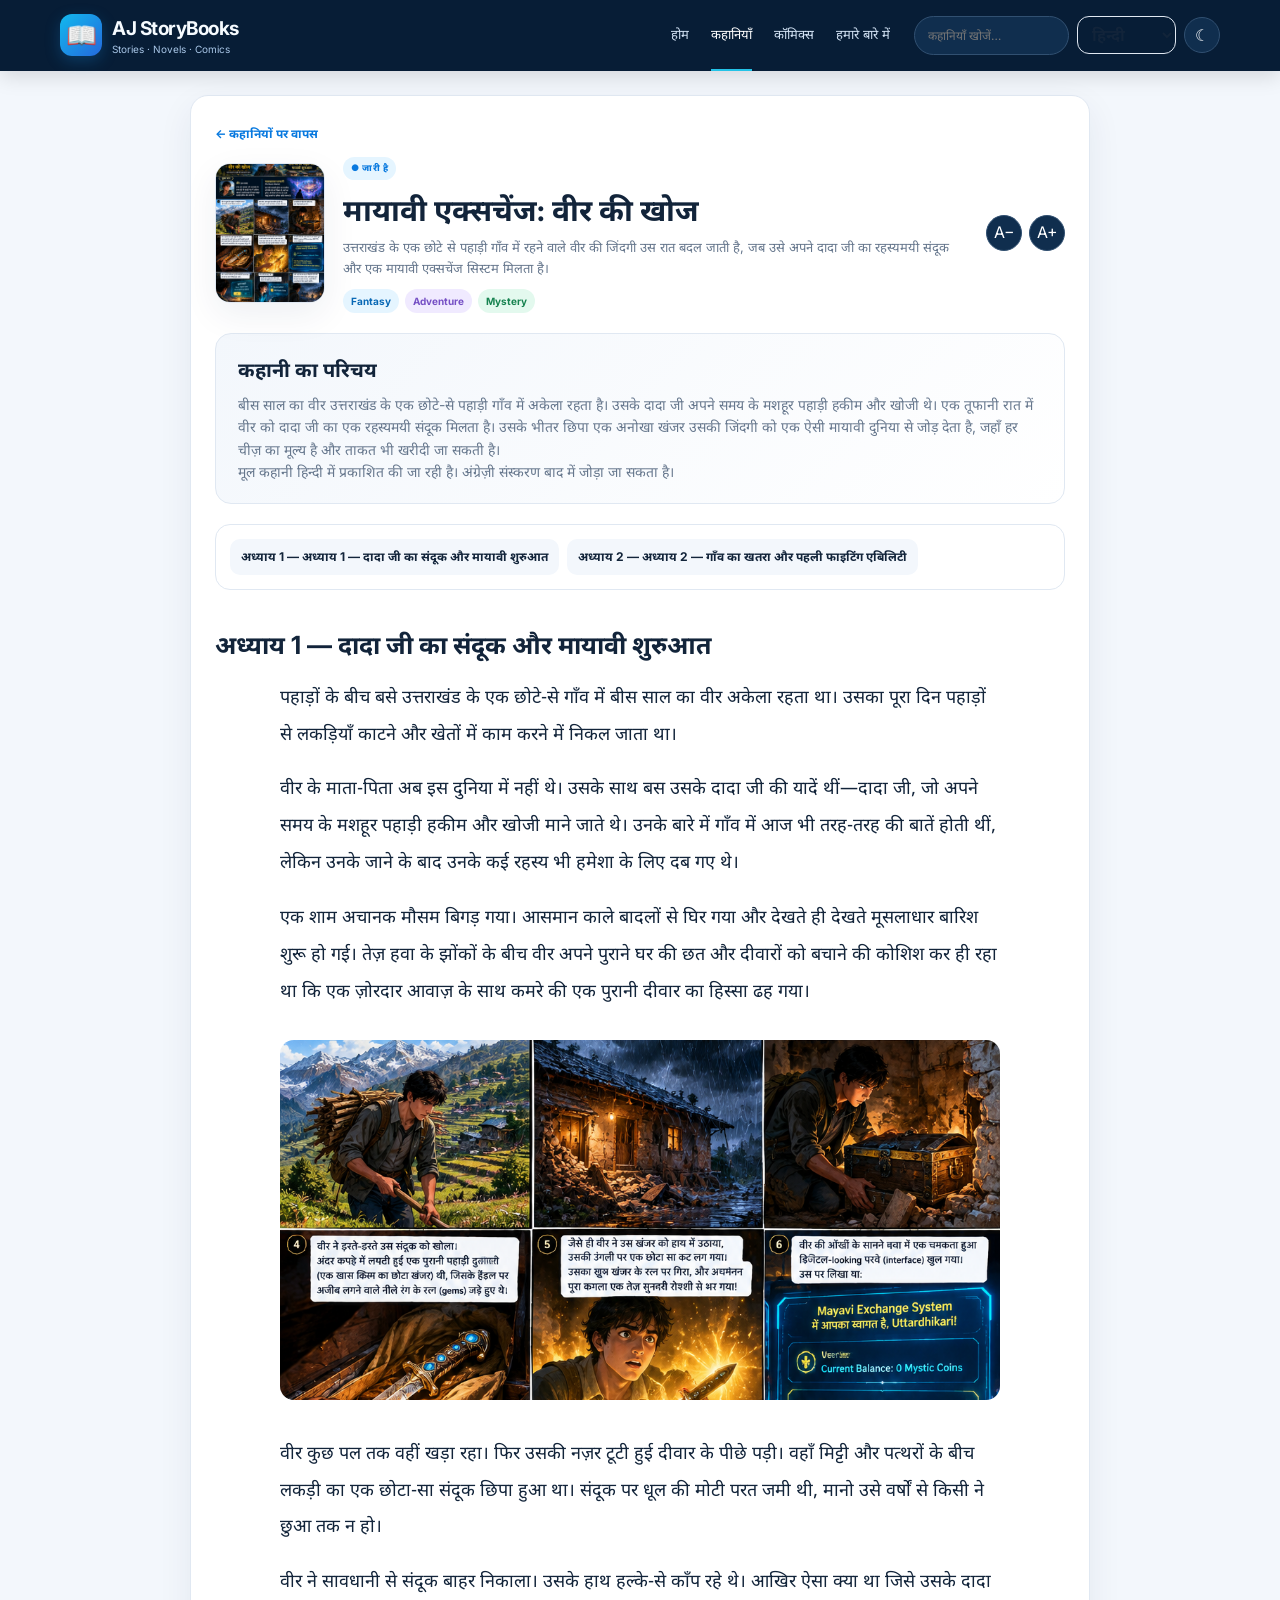
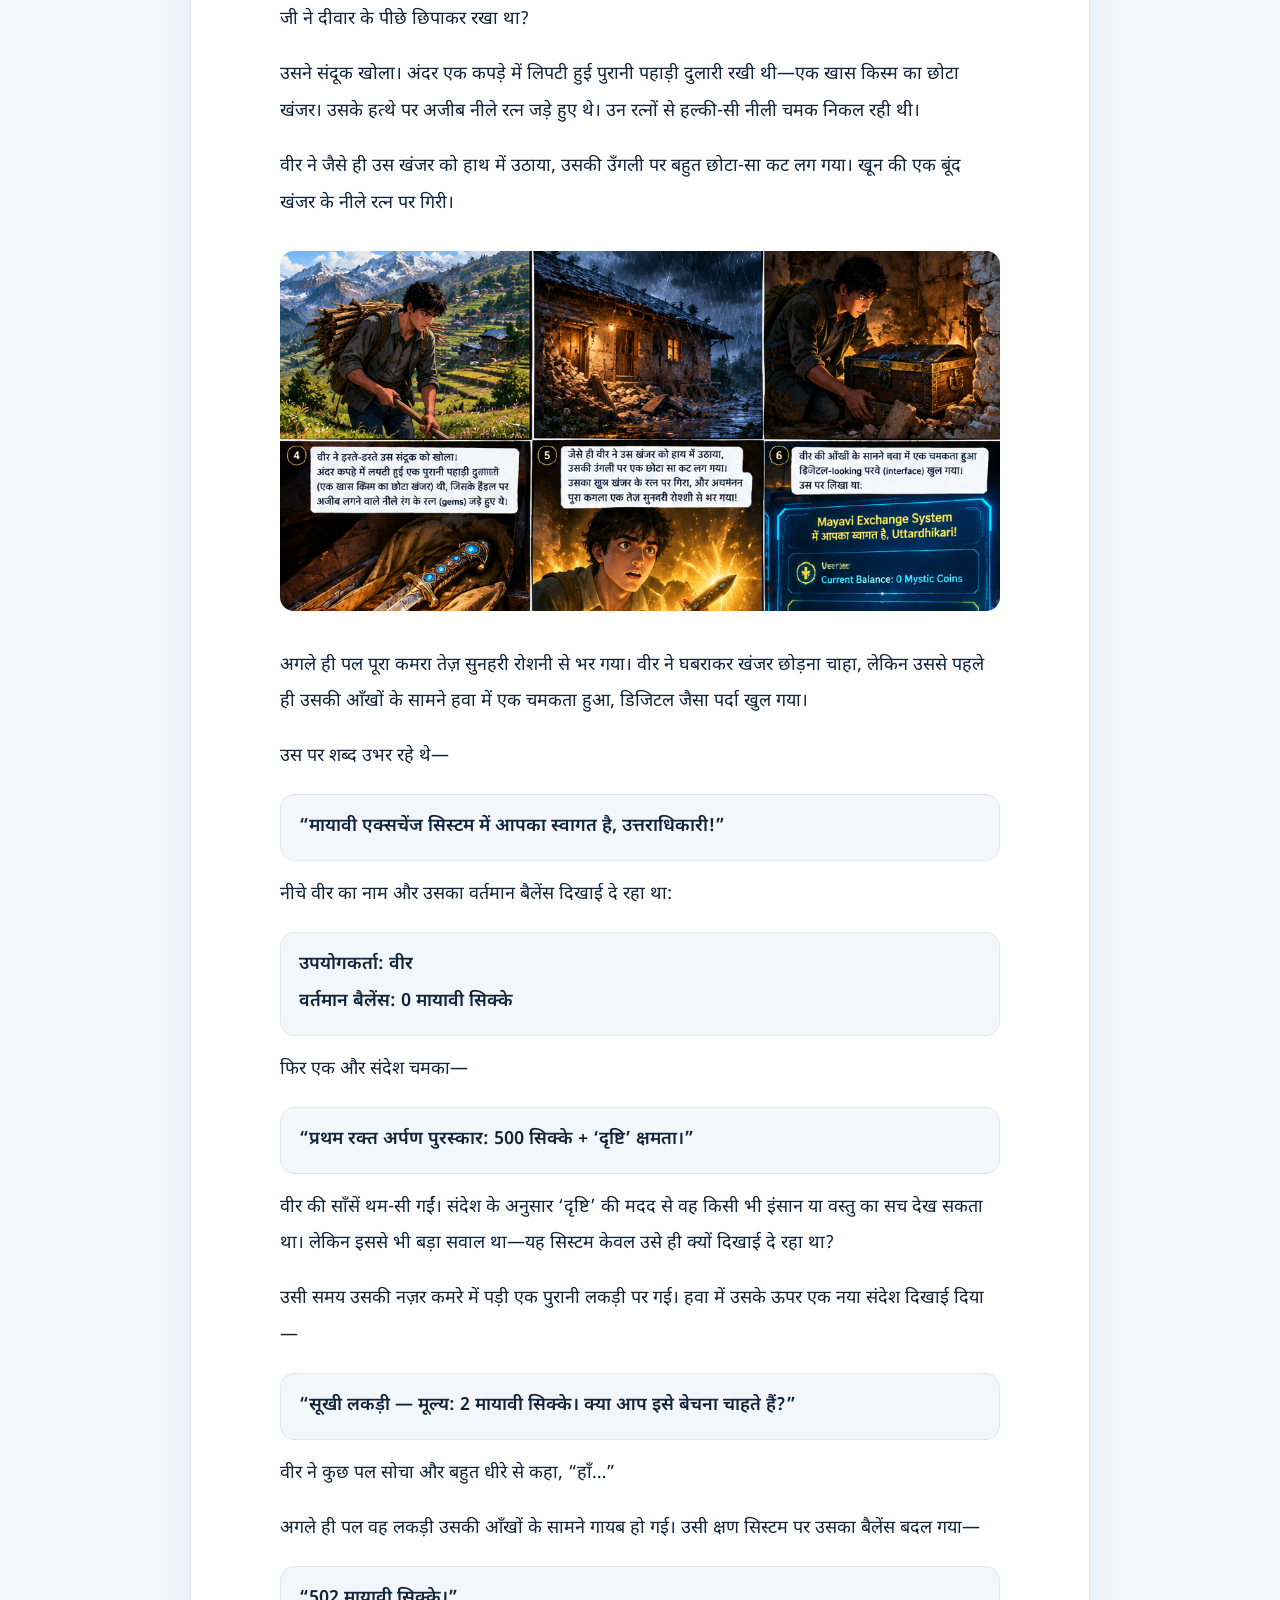
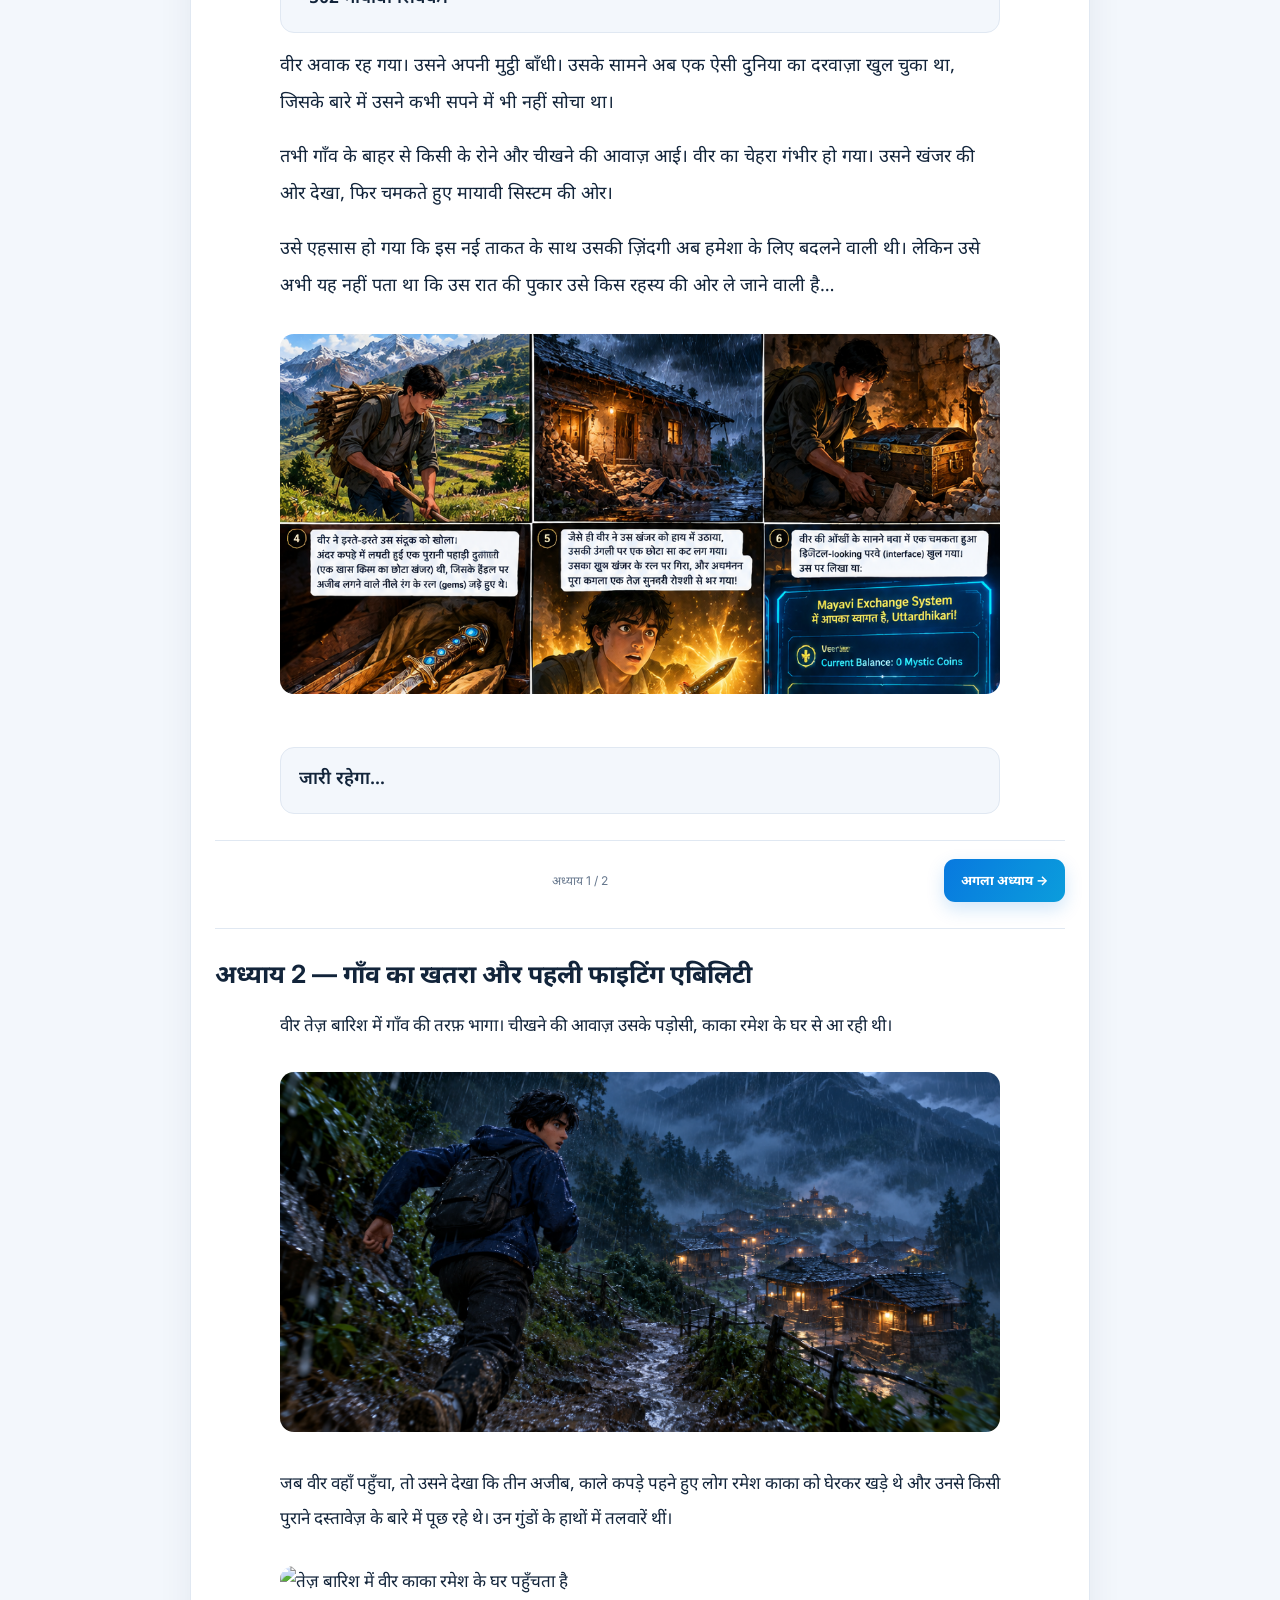
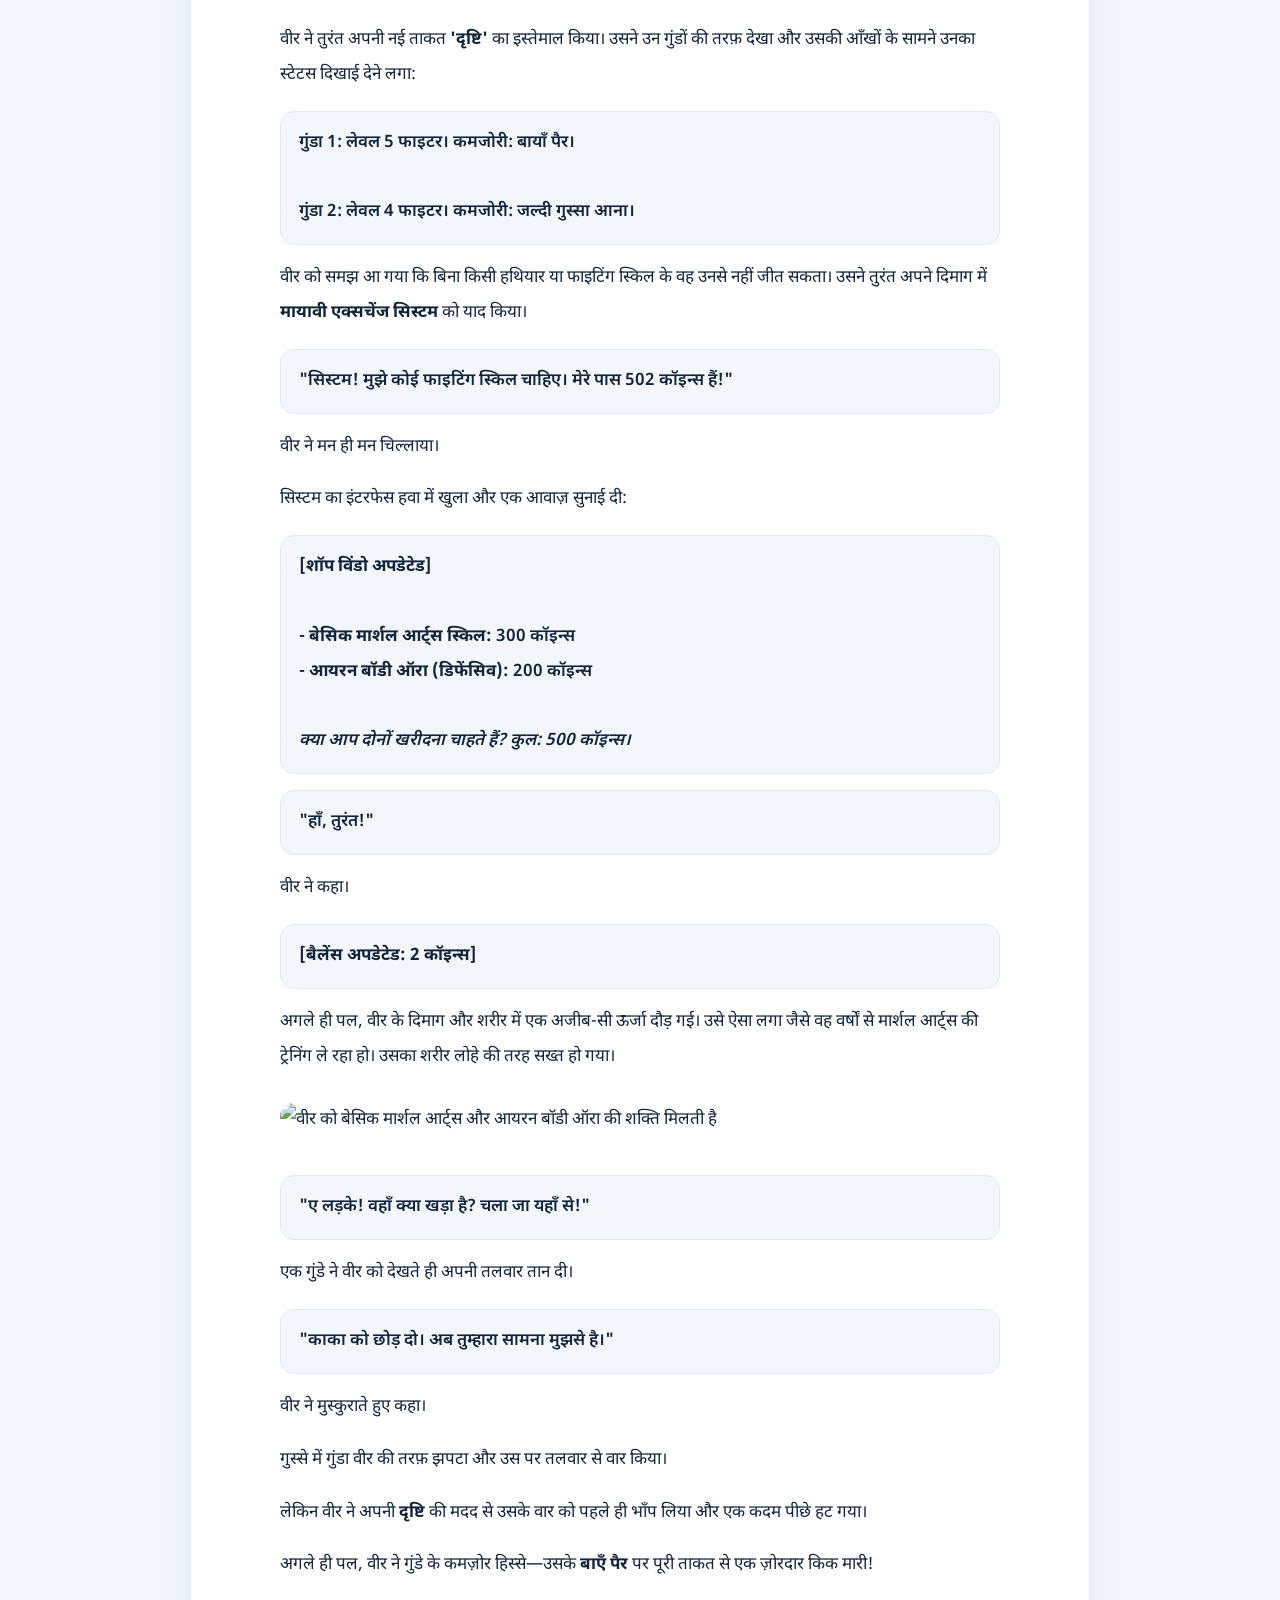
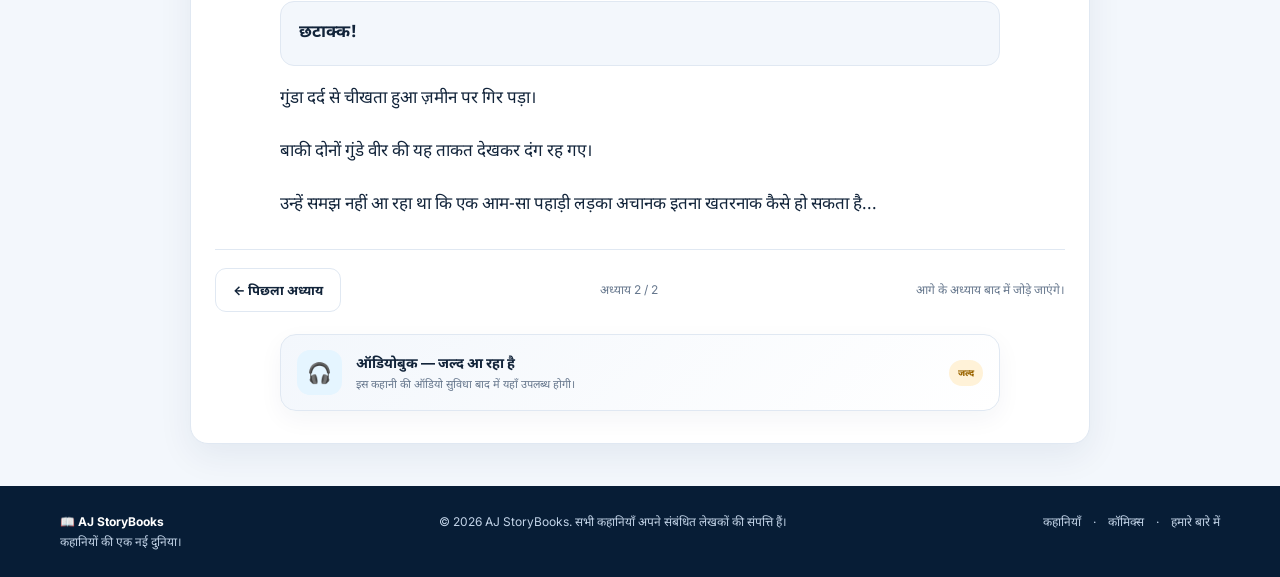
==== stories/mayavi-exchange.html @ 42237cc7 "Update mayavi-exchange.html" ====
<!doctype html>
<html lang="hi">
<head>
  <meta charset="utf-8">
  <meta name="viewport" content="width=device-width,initial-scale=1">
  <meta name="story-title-hi" content="मायावी एक्सचेंज: वीर की खोज">
  <meta name="story-title-en" content="Mayavi Exchange: Veer's Quest">
  <meta name="story-desc-hi" content="उत्तराखंड के एक छोटे से पहाड़ी गाँव में रहने वाले वीर की जिंदगी उस रात बदल जाती है, जब उसे अपने दादा जी का रहस्यमयी संदूक और एक मायावी एक्सचेंज सिस्टम मिलता है।">
  <meta name="story-desc-en" content="Veer's life changes forever when he discovers his grandfather's mysterious chest and a magical exchange system.">
  <meta name="story-cover" content="../assets/stories/mayavi-exchange/chapter-01.png">
  <meta name="story-genres" content="Fantasy, Adventure, Mystery">
  <meta name="story-status" content="ongoing">
  <meta name="story-feature" content="true">
  <meta name="description" content="मायावी एक्सचेंज: वीर की खोज — AJ StoryBooks">
  <title>मायावी एक्सचेंज: वीर की खोज | AJ StoryBooks</title>
  <link rel="stylesheet" href="../css/style.css">
</head>
<body>
  <div id="app"></div>

  <template id="storyTemplate">
    <div class="story-metadata"
      data-title-hi="मायावी एक्सचेंज: वीर की खोज"
      data-title-en="Mayavi Exchange: Veer's Quest"
      data-desc-hi="उत्तराखंड के एक छोटे से पहाड़ी गाँव में रहने वाले वीर की जिंदगी उस रात बदल जाती है, जब उसे अपने दादा जी का रहस्यमयी संदूक और एक मायावी एक्सचेंज सिस्टम मिलता है।"
      data-desc-en="Veer's life changes forever when he discovers his grandfather's mysterious chest and a magical exchange system."
      data-cover="../assets/stories/mayavi-exchange/chapter-01.png"></div>

    <a class="backlink" href="../stories.html">← कहानियों पर वापस</a>

    <header class="story-page-head">
      <img class="story-page-cover" data-story-cover src="../assets/stories/mayavi-exchange/chapter-01.png" alt="मायावी एक्सचेंज: वीर की खोज">
      <div>
        <span class="status-badge">● जारी है</span>
        <h1 data-story-title>मायावी एक्सचेंज: वीर की खोज</h1>
        <p data-story-desc>उत्तराखंड के एक छोटे से पहाड़ी गाँव में रहने वाले वीर की जिंदगी उस रात बदल जाती है, जब उसे अपने दादा जी का रहस्यमयी संदूक और एक मायावी एक्सचेंज सिस्टम मिलता है।</p>
        <div class="tag-row"><span class="tag">Fantasy</span><span class="tag purple">Adventure</span><span class="tag green">Mystery</span></div>
      </div>
      <div class="story-page-tools">
        <button class="iconbtn" id="fontDown" aria-label="Font smaller">A−</button>
        <button class="iconbtn" id="fontUp" aria-label="Font larger">A+</button>
      </div>
    </header>

    <section class="story-intro">
      <h2>कहानी का परिचय</h2>
      <p>बीस साल का वीर उत्तराखंड के एक छोटे-से पहाड़ी गाँव में अकेला रहता है। उसके दादा जी अपने समय के मशहूर पहाड़ी हकीम और खोजी थे। एक तूफानी रात में वीर को दादा जी का एक रहस्यमयी संदूक मिलता है। उसके भीतर छिपा एक अनोखा खंजर उसकी जिंदगी को एक ऐसी मायावी दुनिया से जोड़ देता है, जहाँ हर चीज़ का मूल्य है और ताकत भी खरीदी जा सकती है।</p>
      <p class="story-copy-note">मूल कहानी हिन्दी में प्रकाशित की जा रही है। अंग्रेज़ी संस्करण बाद में जोड़ा जा सकता है।</p>
    </section>

    <nav class="story-chapter-list" id="storyChapterList" aria-label="Chapter list"></nav>

    <div class="story-coming" id="englishComingSoon" hidden>
      <strong>English version coming soon.</strong><br>
      यह कहानी अभी मूल रूप से हिन्दी में उपलब्ध है। आप नीचे दिए विकल्प से हिन्दी में पढ़ सकते हैं।
      <br><button class="btn small" id="readHindiBtn" style="margin-top:10px">हिन्दी में पढ़ें</button>
    </div>

<!-- =========================================================
            CHAPTER 1 KA CODE YAHA SE START HOTA HAI
   ========================================================= -->
    
    <section class="story-chapter" id="chapter-1" data-chapter="1">
      <h2 data-chapter-title data-hi="अध्याय 1 — दादा जी का संदूक और मायावी शुरुआत" data-en="Chapter 1 — Grandfather's Chest and the Mysterious Beginning">अध्याय 1 — दादा जी का संदूक और मायावी शुरुआत</h2>

      <div class="story-copy story-lang-hi chapter-text protected-content" data-lang="hi">
        <p>पहाड़ों के बीच बसे उत्तराखंड के एक छोटे-से गाँव में बीस साल का वीर अकेला रहता था। उसका पूरा दिन पहाड़ों से लकड़ियाँ काटने और खेतों में काम करने में निकल जाता था।</p>

        <p>वीर के माता-पिता अब इस दुनिया में नहीं थे। उसके साथ बस उसके दादा जी की यादें थीं—दादा जी, जो अपने समय के मशहूर पहाड़ी हकीम और खोजी माने जाते थे। उनके बारे में गाँव में आज भी तरह-तरह की बातें होती थीं, लेकिन उनके जाने के बाद उनके कई रहस्य भी हमेशा के लिए दब गए थे।</p>

        <p>एक शाम अचानक मौसम बिगड़ गया। आसमान काले बादलों से घिर गया और देखते ही देखते मूसलाधार बारिश शुरू हो गई। तेज़ हवा के झोंकों के बीच वीर अपने पुराने घर की छत और दीवारों को बचाने की कोशिश कर ही रहा था कि एक ज़ोरदार आवाज़ के साथ कमरे की एक पुरानी दीवार का हिस्सा ढह गया।</p>

        <img class="story-illustration" src="../assets/stories/mayavi-exchange/chapter-01.png" alt="तूफानी रात में वीर और उसके पुराने घर की रहस्यमयी खोज" loading="lazy">

        <p>वीर कुछ पल तक वहीं खड़ा रहा। फिर उसकी नज़र टूटी हुई दीवार के पीछे पड़ी। वहाँ मिट्टी और पत्थरों के बीच लकड़ी का एक छोटा-सा संदूक छिपा हुआ था। संदूक पर धूल की मोटी परत जमी थी, मानो उसे वर्षों से किसी ने छुआ तक न हो।</p>

        <p>वीर ने सावधानी से संदूक बाहर निकाला। उसके हाथ हल्के-से काँप रहे थे। आखिर ऐसा क्या था जिसे उसके दादा जी ने दीवार के पीछे छिपाकर रखा था?</p>

        <p>उसने संदूक खोला। अंदर एक कपड़े में लिपटी हुई पुरानी पहाड़ी दुलारी रखी थी—एक खास किस्म का छोटा खंजर। उसके हत्थे पर अजीब नीले रत्न जड़े हुए थे। उन रत्नों से हल्की-सी नीली चमक निकल रही थी।</p>

        <p>वीर ने जैसे ही उस खंजर को हाथ में उठाया, उसकी उँगली पर बहुत छोटा-सा कट लग गया। खून की एक बूंद खंजर के नीले रत्न पर गिरी।</p>

        <img class="story-illustration" src="../assets/stories/mayavi-exchange/chapter-01.png" alt="नीले रत्नों वाला रहस्यमयी खंजर" loading="lazy">

        <p>अगले ही पल पूरा कमरा तेज़ सुनहरी रोशनी से भर गया। वीर ने घबराकर खंजर छोड़ना चाहा, लेकिन उससे पहले ही उसकी आँखों के सामने हवा में एक चमकता हुआ, डिजिटल जैसा पर्दा खुल गया।</p>

        <p>उस पर शब्द उभर रहे थे—</p>

        <div class="speech">“मायावी एक्सचेंज सिस्टम में आपका स्वागत है, उत्तराधिकारी!”</div>

        <p>नीचे वीर का नाम और उसका वर्तमान बैलेंस दिखाई दे रहा था:</p>

        <div class="speech">उपयोगकर्ता: वीर<br>वर्तमान बैलेंस: 0 मायावी सिक्के</div>

        <p>फिर एक और संदेश चमका—</p>

        <div class="speech">“प्रथम रक्त अर्पण पुरस्कार: 500 सिक्के + ‘दृष्टि’ क्षमता।”</div>

        <p>वीर की साँसें थम-सी गईं। संदेश के अनुसार ‘दृष्टि’ की मदद से वह किसी भी इंसान या वस्तु का सच देख सकता था। लेकिन इससे भी बड़ा सवाल था—यह सिस्टम केवल उसे ही क्यों दिखाई दे रहा था?</p>

        <p>उसी समय उसकी नज़र कमरे में पड़ी एक पुरानी लकड़ी पर गई। हवा में उसके ऊपर एक नया संदेश दिखाई दिया—</p>

        <div class="speech">“सूखी लकड़ी — मूल्य: 2 मायावी सिक्के। क्या आप इसे बेचना चाहते हैं?”</div>

        <p>वीर ने कुछ पल सोचा और बहुत धीरे से कहा, “हाँ…”</p>

        <p>अगले ही पल वह लकड़ी उसकी आँखों के सामने गायब हो गई। उसी क्षण सिस्टम पर उसका बैलेंस बदल गया—</p>

        <div class="speech">“502 मायावी सिक्के।”</div>

        <p>वीर अवाक रह गया। उसने अपनी मुट्ठी बाँधी। उसके सामने अब एक ऐसी दुनिया का दरवाज़ा खुल चुका था, जिसके बारे में उसने कभी सपने में भी नहीं सोचा था।</p>

        <p>तभी गाँव के बाहर से किसी के रोने और चीखने की आवाज़ आई। वीर का चेहरा गंभीर हो गया। उसने खंजर की ओर देखा, फिर चमकते हुए मायावी सिस्टम की ओर।</p>

        <p>उसे एहसास हो गया कि इस नई ताकत के साथ उसकी ज़िंदगी अब हमेशा के लिए बदलने वाली थी। लेकिन उसे अभी यह नहीं पता था कि उस रात की पुकार उसे किस रहस्य की ओर ले जाने वाली है…</p>

        <img class="story-illustration" src="../assets/stories/mayavi-exchange/chapter-01.png" alt="मायावी एक्सचेंज सिस्टम और वीर की नई शुरुआत" loading="lazy">

        <div class="speech">जारी रहेगा…</div>
      </div>
    </section>

<!-- =========================================================
            CHAPTER 2 KA CODE YAHA SE START HOTA HAI
   ========================================================= -->
    
<section class="story-chapter" id="chapter-2" data-chapter="2">

  <h2
    data-chapter-title
    data-hi="अध्याय 2 — गाँव का खतरा और पहली फाइटिंग एबिलिटी"
    data-en="Chapter 2 — The Threat to the Village and Veer's First Fighting Ability"
  >
    अध्याय 2 — गाँव का खतरा और पहली फाइटिंग एबिलिटी
  </h2>

  <div class="story-copy story-lang-hi chapter-text protected-content" data-lang="hi">

    <p>
      वीर तेज़ बारिश में गाँव की तरफ़ भागा। चीखने की आवाज़ उसके पड़ोसी, काका रमेश के घर से आ रही थी।
    </p>
<!-- Chapter 2 Image 1: वीर तेज़ बारिश में गाँव की तरफ़ भागा -->
    <img
      class="story-illustration"
      src="../assets/stories/mayavi-exchange/chapter-02-scene-01.png"
      alt="तेज़ बारिश में वीर काका रमेश के घर पहुँचता है"
      loading="lazy"
    >
    <p>
      जब वीर वहाँ पहुँचा, तो उसने देखा कि तीन अजीब, काले कपड़े पहने हुए लोग रमेश काका को घेरकर खड़े थे और उनसे किसी पुराने दस्तावेज़ के बारे में पूछ रहे थे। उन गुंडों के हाथों में तलवारें थीं।
    </p>

    <!-- Chapter 2 Image 1: Veer reaching Ramesh Kaka's house -->
    <img
      class="story-illustration"
      src="../assets/stories/mayavi-exchange/chapter-02-scene-02.png"
      alt="तेज़ बारिश में वीर काका रमेश के घर पहुँचता है"
      loading="lazy"
    >

    <p>
      वीर ने तुरंत अपनी नई ताकत <strong>'दृष्टि'</strong> का इस्तेमाल किया। उसने उन गुंडों की तरफ़ देखा और उसकी आँखों के सामने उनका स्टेटस दिखाई देने लगा:
    </p>

    <div class="speech">
      गुंडा 1: लेवल 5 फाइटर। कमजोरी: बायाँ पैर।<br><br>
      गुंडा 2: लेवल 4 फाइटर। कमजोरी: जल्दी गुस्सा आना।
    </div>

    <p>
      वीर को समझ आ गया कि बिना किसी हथियार या फाइटिंग स्किल के वह उनसे नहीं जीत सकता। उसने तुरंत अपने दिमाग में <strong>मायावी एक्सचेंज सिस्टम</strong> को याद किया।
    </p>

    <div class="speech">
      "सिस्टम! मुझे कोई फाइटिंग स्किल चाहिए। मेरे पास 502 कॉइन्स हैं!"
    </div>

    <p>
      वीर ने मन ही मन चिल्लाया।
    </p>

    <p>
      सिस्टम का इंटरफेस हवा में खुला और एक आवाज़ सुनाई दी:
    </p>

    <div class="speech">
      <strong>[शॉप विंडो अपडेटेड]</strong>
      <br><br>
      - <strong>बेसिक मार्शल आर्ट्स स्किल:</strong> 300 कॉइन्स
      <br>
      - <strong>आयरन बॉडी ऑरा (डिफेंसिव):</strong> 200 कॉइन्स
      <br><br>
      <em>क्या आप दोनों खरीदना चाहते हैं? कुल: 500 कॉइन्स।</em>
    </div>

    <div class="speech">
      "हाँ, तुरंत!"
    </div>

    <p>
      वीर ने कहा।
    </p>

    <div class="speech">
      <strong>[बैलेंस अपडेटेड: 2 कॉइन्स]</strong>
    </div>

    <p>
      अगले ही पल, वीर के दिमाग और शरीर में एक अजीब-सी ऊर्जा दौड़ गई। उसे ऐसा लगा जैसे वह वर्षों से मार्शल आर्ट्स की ट्रेनिंग ले रहा हो। उसका शरीर लोहे की तरह सख्त हो गया।
    </p>

    <!-- Chapter 2 Image 2: Veer activates his new fighting ability -->
    <img
      class="story-illustration"
      src="../assets/stories/mayavi-exchange/chapter-02-scene-03.png"
      alt="वीर को बेसिक मार्शल आर्ट्स और आयरन बॉडी ऑरा की शक्ति मिलती है"
      loading="lazy"
    >

    <div class="speech">
      "ए लड़के! वहाँ क्या खड़ा है? चला जा यहाँ से!"
    </div>

    <p>
      एक गुंडे ने वीर को देखते ही अपनी तलवार तान दी।
    </p>

    <div class="speech">
      "काका को छोड़ दो। अब तुम्हारा सामना मुझसे है।"
    </div>

    <p>
      वीर ने मुस्कुराते हुए कहा।
    </p>

    <p>
      गुस्से में गुंडा वीर की तरफ़ झपटा और उस पर तलवार से वार किया।
    </p>

    <p>
      लेकिन वीर ने अपनी <strong>दृष्टि</strong> की मदद से उसके वार को पहले ही भाँप लिया और एक कदम पीछे हट गया।
    </p>

    <p>
      अगले ही पल, वीर ने गुंडे के कमज़ोर हिस्से—उसके <strong>बाएँ पैर</strong> पर पूरी ताकत से एक ज़ोरदार किक मारी!
    </p>

    <div class="speech">
      <strong>छटाक्क!</strong>
    </div>

    <p>
      गुंडा दर्द से चीखता हुआ ज़मीन पर गिर पड़ा।
    </p>

    <p>
      बाकी दोनों गुंडे वीर की यह ताकत देखकर दंग रह गए।
    </p>

    <p>
      उन्हें समझ नहीं आ रहा था कि एक आम-सा पहाड़ी लड़का अचानक इतना खतरनाक कैसे हो सकता है...
    </p>

  </div>
</section>
    
    <section class="audiobook-card">
      <div class="audio-icon">🎧</div>
      <div class="audio-copy"><strong>ऑडियोबुक — जल्द आ रहा है</strong><small>इस कहानी की ऑडियो सुविधा बाद में यहाँ उपलब्ध होगी।</small></div>
      <span class="coming-pill">जल्द</span>
    </section>
  </template>

  <script src="../js/app.js"></script>
</body>
</html>
---- css/style.css ----
@import url('https://fonts.googleapis.com/css2?family=Inter:wght@400;500;600;700;800&family=Noto+Sans+Devanagari:wght@400;500;600;700&display=swap');
:root{--bg:#f3f7fc;--paper:#fff;--ink:#12243a;--muted:#66778d;--line:#e0e8f2;--blue:#0879df;--cyan:#24c3e7;--nav:#071d36;--shadow:0 12px 35px #0c315212;--radius:18px}
[data-theme="dark"]{--bg:#071426;--paper:#10233b;--ink:#edf5ff;--muted:#a9bad0;--line:#263c56;--nav:#061021;--shadow:0 12px 35px #0003}
*{box-sizing:border-box}body{margin:0;background:var(--bg);color:var(--ink);font-family:Inter,"Noto Sans Devanagari",sans-serif;line-height:1.6}a{color:inherit;text-decoration:none}button,input,select{font:inherit}button{cursor:pointer}.container{width:min(1160px,92%);margin:auto}.topbar{background:var(--nav);color:#f6fbff;position:sticky;top:0;z-index:10;box-shadow:0 5px 20px #0002}.nav{min-height:70px;display:flex;align-items:center;gap:24px}.brand{display:flex;align-items:center;gap:10px;min-width:215px}.brand-mark{width:42px;height:42px;display:grid;place-items:center;border-radius:12px;background:linear-gradient(135deg,#12b9ee,#2469dc);font-size:25px;box-shadow:0 5px 15px #1389dd44}.brand strong{display:block;font-size:19px;letter-spacing:-.5px}.brand small{display:block;color:#a9c7e8;font-size:10px;margin-top:-4px}.navlinks{display:flex;align-items:center;gap:22px;margin-left:auto}.navlinks a{font-size:13px;color:#d5e5f7;padding:24px 0;border-bottom:2px solid transparent}.navlinks a:hover,.navlinks a.active{color:#fff;border-color:var(--cyan)}.navtools{display:flex;align-items:center;gap:8px}.search{width:155px;background:#102e4e;border:1px solid #315071;color:white;border-radius:22px;padding:9px 13px;font-size:12px}.iconbtn{border:1px solid #315071;color:white;background:#102e4e;border-radius:50%;width:36px;height:36px}.menu-toggle{display:none}.hero{margin:24px auto 28px;border-radius:24px;overflow:hidden;min-height:330px;position:relative;color:white;background:linear-gradient(90deg,#071a31 0%,#071a31dc 35%,#071a3140 100%),url('https://images.unsplash.com/photo-1470770841072-f978cf4d019e?auto=format&fit=crop&w=1800&q=85') center 48%/cover;display:flex;align-items:center}.hero-copy{padding:48px;max-width:610px}.eyebrow{font-size:11px;text-transform:uppercase;letter-spacing:2px;color:#8de8ff;font-weight:800}.hero h1{font-size:clamp(36px,5vw,60px);line-height:1.12;margin:12px 0}.hero p{max-width:470px;color:#dce9f7;margin-bottom:24px}.btn{display:inline-flex;align-items:center;justify-content:center;gap:8px;border:0;border-radius:11px;padding:11px 17px;background:linear-gradient(120deg,var(--blue),#0b9ddc);color:white;font-weight:700;font-size:13px;box-shadow:0 7px 18px #0879df30}.btn.secondary{background:var(--paper);color:var(--ink);border:1px solid var(--line);box-shadow:none}.btn.small{padding:8px 12px;font-size:12px}.section{margin:28px auto 34px}.section-head{display:flex;align-items:end;justify-content:space-between;gap:12px;margin-bottom:16px}.section-head h2{font-size:21px;margin:0;letter-spacing:-.5px}.section-head p{margin:2px 0 0;color:var(--muted);font-size:13px}.textlink{font-size:12px;color:var(--blue);font-weight:800}.featured-grid{display:grid;grid-template-columns:1.6fr 1fr;gap:20px}.feature-card,.quick-card,.story-card,.reader-shell,.comic-shell{background:var(--paper);border:1px solid var(--line);border-radius:var(--radius);box-shadow:var(--shadow);overflow:hidden}.feature-card{display:grid;grid-template-columns:42% 1fr;min-height:220px}.cover{width:100%;height:100%;min-height:180px;object-fit:cover;display:block;background:#102b4a}.feature-copy{padding:22px}.feature-copy h3,.story-info h3{margin:7px 0;font-size:19px}.muted{color:var(--muted)}.feature-copy p,.story-info p{color:var(--muted);font-size:13px;margin:8px 0 16px}.tag-row{display:flex;gap:6px;flex-wrap:wrap}.tag{font-size:10px;font-weight:700;padding:4px 8px;border-radius:20px;background:#e5f5ff;color:#0868b5}.tag.purple{background:#f0eaff;color:#7650c5}.tag.green{background:#e3f9ee;color:#178350}.quick-list{display:grid;gap:10px}.quick-card{padding:14px;display:flex;gap:12px;align-items:center}.quick-icon{height:40px;width:40px;display:grid;place-items:center;background:#e5f5ff;border-radius:11px;font-size:20px}.quick-card strong{font-size:13px;display:block}.quick-card small{font-size:11px;color:var(--muted)}.story-grid{display:grid;grid-template-columns:repeat(4,minmax(0,1fr));gap:16px}.story-card{transition:transform .2s,box-shadow .2s}.story-card:hover{transform:translateY(-4px);box-shadow:0 16px 35px #0c31521c}.story-card .cover{height:155px;min-height:0}.story-info{padding:14px}.story-info h3{font-size:15px}.story-info p{margin:7px 0 12px;min-height:38px}.card-bottom{display:flex;align-items:center;justify-content:space-between;gap:6px;font-size:11px;color:var(--muted)}.comic-strip{display:grid;grid-template-columns:repeat(4,1fr);gap:12px}.comic-tile{height:145px;border-radius:14px;overflow:hidden;position:relative;background:#14365a}.comic-tile img{width:100%;height:100%;object-fit:cover;transition:transform .3s}.comic-tile:hover img{transform:scale(1.06)}.comic-tile span{position:absolute;inset:auto 0 0;padding:24px 12px 10px;color:#fff;font-size:12px;font-weight:800;background:linear-gradient(transparent,#06162be8)}.page-banner{padding:32px 0 28px;color:white;background:linear-gradient(100deg,#0a2444dd,#0a244488),url('https://images.unsplash.com/photo-1518709268805-4e9042af9f23?auto=format&fit=crop&w=1600&q=80') center/cover}.page-banner h1{margin:0;font-size:34px}.page-banner p{margin:4px 0 0;color:#d8e8f9}.filters{display:flex;gap:8px;flex-wrap:wrap;margin:22px 0}.filter-btn{border:1px solid var(--line);background:var(--paper);color:var(--ink);border-radius:22px;padding:8px 15px;font-size:12px}.filter-btn.active,.filter-btn:hover{background:var(--blue);border-color:var(--blue);color:white}.listing-tools{display:flex;gap:10px;margin:18px 0}.listing-tools input,.listing-tools select{background:var(--paper);color:var(--ink);border:1px solid var(--line);border-radius:10px;padding:11px 13px}.listing-tools input{flex:1;min-width:0}.reader-shell{padding:24px;margin:24px auto 34px;max-width:900px}.backlink{font-size:12px;color:var(--blue);font-weight:700}.reader-top{display:flex;align-items:center;gap:14px;margin:18px 0}.reader-top img{width:76px;height:76px;object-fit:cover;border-radius:13px}.reader-top h1{font-size:24px;margin:0}.reader-top p{font-size:12px;color:var(--muted);margin:4px 0}.reader-controls{margin-left:auto;display:flex;gap:7px;align-items:center}.reader-controls select{max-width:190px;padding:9px;border:1px solid var(--line);border-radius:9px;background:var(--paper);color:var(--ink);font-size:12px}.reader-hero{height:250px;width:100%;object-fit:cover;border-radius:14px}.chapter-text{max-width:720px;margin:26px auto;font-family:"Noto Sans Devanagari",serif;font-size:17px;line-height:2.05}.chapter-text h2{font-size:23px;line-height:1.5}.chapter-text p{margin:0 0 18px}.story-illustration{width:100%;max-height:360px;object-fit:cover;border-radius:14px;margin:10px 0 22px}.speech{background:var(--bg);border:1px solid var(--line);padding:14px 18px;border-radius:14px;font-weight:600;margin:16px 0}.reader-bottom{display:flex;align-items:center;justify-content:space-between;border-top:1px solid var(--line);padding-top:18px;gap:12px}.progress{height:5px;background:var(--line);border-radius:5px;margin:15px 0}.progress span{display:block;height:100%;width:8%;background:linear-gradient(90deg,var(--blue),var(--cyan));border-radius:5px}.comic-shell{padding:20px;margin:24px auto;max-width:1100px}.comic-head{display:flex;align-items:center;gap:14px;margin:14px 0}.comic-head img{width:70px;height:70px;object-fit:cover;border-radius:12px}.comic-head h1{font-size:23px;margin:0}.comic-head p{margin:4px 0;color:var(--muted);font-size:12px}.comic-actions{margin-left:auto;display:flex;gap:8px;align-items:center}.comic-actions select{background:var(--paper);color:var(--ink);border:1px solid var(--line);padding:9px;border-radius:9px}.comic-grid{display:grid;grid-template-columns:1fr 1fr;gap:12px}.panel{position:relative;min-height:230px;border-radius:12px;overflow:hidden;background:#153657;border:3px solid var(--ink)}.panel img{position:absolute;width:100%;height:100%;object-fit:cover}.bubble{position:absolute;top:14px;right:14px;max-width:54%;padding:12px 15px;background:white;color:#182638;border:2px solid #182638;border-radius:20px;font-size:13px;font-weight:700;box-shadow:3px 4px 0 #18263855}.comic-nav{display:flex;align-items:center;justify-content:space-between;gap:10px;margin-top:18px}.empty{grid-column:1/-1;text-align:center;padding:40px;color:var(--muted)}footer{background:var(--nav);color:#c3d4e8;margin-top:42px;padding:26px 0;font-size:12px}.footer-inner{display:flex;justify-content:space-between;gap:16px;flex-wrap:wrap}.footer-inner strong{color:white}.toast{position:fixed;bottom:22px;left:50%;transform:translateX(-50%);background:#092440;color:white;padding:12px 18px;border-radius:12px;box-shadow:var(--shadow);z-index:20;font-size:13px;display:none}.toast.show{display:block}
@media(max-width:900px){.nav{gap:12px}.brand{min-width:auto}.navlinks{gap:13px}.search{width:120px}.story-grid{grid-template-columns:repeat(3,minmax(0,1fr))}.featured-grid{grid-template-columns:1fr}.quick-list{grid-template-columns:repeat(2,1fr)}}
@media(max-width:680px){.nav{min-height:62px;flex-wrap:wrap;padding:9px 0}.brand strong{font-size:16px}.brand-mark{width:36px;height:36px}.navlinks{display:none;order:3;width:100%;margin:0;justify-content:space-between;gap:8px}.navlinks.open{display:flex}.navlinks a{padding:8px 0;font-size:12px}.navtools{margin-left:auto}.search{display:none}.menu-toggle{display:inline-grid;place-items:center}.hero{min-height:360px;background-position:58% center}.hero-copy{padding:28px 23px}.hero h1{font-size:38px}.story-grid{grid-template-columns:repeat(2,minmax(0,1fr));gap:11px}.story-card .cover{height:130px}.story-info{padding:11px}.story-info h3{font-size:14px}.story-info p{font-size:12px}.comic-strip{grid-template-columns:repeat(2,1fr)}.comic-tile{height:130px}.feature-card{grid-template-columns:1fr}.feature-card .cover{height:190px}.quick-list{grid-template-columns:1fr 1fr}.section-head h2{font-size:18px}.page-banner h1{font-size:28px}.reader-shell,.comic-shell{padding:13px}.reader-top{align-items:flex-start;flex-wrap:wrap}.reader-top h1{font-size:20px}.reader-controls{margin-left:0;width:100%}.reader-controls select{flex:1;max-width:none}.reader-hero{height:190px}.chapter-text{font-size:16px}.chapter-text h2{font-size:20px}.comic-head{align-items:flex-start;flex-wrap:wrap}.comic-actions{margin-left:0;width:100%}.comic-actions select{flex:1}.comic-grid{grid-template-columns:1fr}.panel{min-height:220px}.bubble{font-size:12px}.reader-bottom,.comic-nav{flex-wrap:wrap}.reader-bottom>* ,.comic-nav>*{flex:1}.reader-bottom span,.comic-nav span{text-align:center;order:3;width:100%;flex-basis:100%}}
.status-badge{display:inline-flex;align-items:center;gap:5px;font-size:9px;font-weight:800;letter-spacing:.5px;text-transform:uppercase;padding:4px 8px;border-radius:20px;background:#e5f5ff;color:#0879df;margin-bottom:7px}.status-badge.completed{background:#e5f8ee;color:#178350}.audiobook-card{display:flex;align-items:center;gap:14px;margin:22px auto 8px;padding:15px 16px;max-width:720px;border:1px solid var(--line);border-radius:16px;background:linear-gradient(135deg,var(--bg),var(--paper));box-shadow:0 8px 25px #0c31520c}.audio-icon{width:45px;height:45px;flex:0 0 45px;display:grid;place-items:center;border-radius:13px;background:#e5f5ff;color:#0879df;font-size:20px}.audio-copy{flex:1;min-width:0}.audio-copy strong{display:block;font-size:14px}.audio-copy small{display:block;color:var(--muted);font-size:11px;margin-top:2px}.coming-pill{font-size:9px;font-weight:800;white-space:nowrap;padding:6px 9px;border-radius:20px;background:#fff2d8;color:#9b6500}.audiobook-card.available{border-color:#a8dec2}.audiobook-card audio{width:min(100%,360px)}
@media(max-width:680px){.audiobook-card{align-items:flex-start;flex-wrap:wrap}.audiobook-card .audio-copy{flex:1 1 calc(100% - 65px)}.coming-pill{margin-left:59px}.audiobook-card.available audio{width:100%}}

/* Bilingual language selector */
.lang-select{height:38px;padding:0 10px;border:1px solid var(--line);border-radius:12px;background:var(--glass);color:var(--ink);font:inherit;font-weight:700;cursor:pointer;outline:none}
.lang-select:focus{box-shadow:0 0 0 3px rgba(40,120,232,.14)}
@media(max-width:760px){.lang-select{max-width:92px;padding:0 6px}.navtools{gap:6px}}

/* AJ StoryBooks content protection — deterrence layer */
.protected-content,
.chapter-text,
.reader-hero,
.story-illustration,
.comic-grid,
.comic-shell .comic-head img,
.feature-card .cover,
.story-card .cover,
.comic-tile img {
  -webkit-user-select: none;
  user-select: none;
  -webkit-touch-callout: none;
}
.protected-content img,
.chapter-text img,
.comic-grid img,
.reader-hero {
  -webkit-user-drag: none;
  user-drag: none;
}
@media print {
  .protected-content, .chapter-text, .comic-shell { display:none !important; }
  body::after { content:"AJ StoryBooks — Content protected. Please read online."; display:block; padding:40px; font-weight:800; }
}

/* Standalone story pages: one HTML file per complete novel */
.standalone-story .story-metadata{display:none}
.story-page-head{display:grid;grid-template-columns:110px 1fr auto;gap:18px;align-items:center;margin:8px 0 20px}
.story-page-cover{width:110px;height:140px;object-fit:cover;border-radius:15px;border:1px solid var(--line);box-shadow:var(--shadow)}
.story-page-head h1{font-size:30px;line-height:1.25;margin:5px 0 8px}
.story-page-head p{color:var(--muted);margin:0 0 10px;font-size:13px}
.story-page-tools{display:flex;gap:7px;align-items:center}
.story-intro{background:linear-gradient(135deg,var(--bg),var(--paper));border:1px solid var(--line);border-radius:16px;padding:20px 22px;margin:20px 0}
.story-intro h2{margin:0 0 8px;font-size:20px}
.story-intro p{margin:0;color:var(--muted);font-size:14px}
.story-chapter-list{display:flex;gap:8px;flex-wrap:wrap;padding:14px;margin:20px 0;border:1px solid var(--line);background:var(--paper);border-radius:15px}
.story-chapter-list a{font-size:12px;padding:8px 11px;border-radius:10px;background:var(--bg);color:var(--ink);font-weight:700}
.story-chapter-list a:hover{background:var(--blue);color:white}
.story-chapter{scroll-margin-top:90px;padding-top:12px;margin-top:26px}
.story-chapter+.story-chapter{border-top:1px solid var(--line);padding-top:28px}
.story-chapter h2{font-size:25px;line-height:1.4;margin:0 0 18px}
.story-chapter .chapter-text{margin-top:0}
.story-chapter-nav{display:flex;align-items:center;justify-content:space-between;gap:12px;border-top:1px solid var(--line);padding-top:18px;margin-top:24px}
.story-chapter-nav .muted{font-size:12px}
.story-coming{padding:14px 16px;border:1px dashed var(--line);background:var(--bg);border-radius:13px;color:var(--muted);font-size:13px;margin:12px 0 18px}
.story-lang-en[hidden],.story-lang-hi[hidden]{display:none!important}
.story-copy-note{font-size:12px;color:var(--muted);margin-top:8px}
@media(max-width:680px){.story-page-head{grid-template-columns:76px 1fr}.story-page-cover{width:76px;height:100px}.story-page-head h1{font-size:21px}.story-page-tools{grid-column:1/-1}.story-chapter h2{font-size:21px}.story-chapter-nav{flex-wrap:wrap}.story-chapter-nav .muted{order:3;width:100%;text-align:center}}
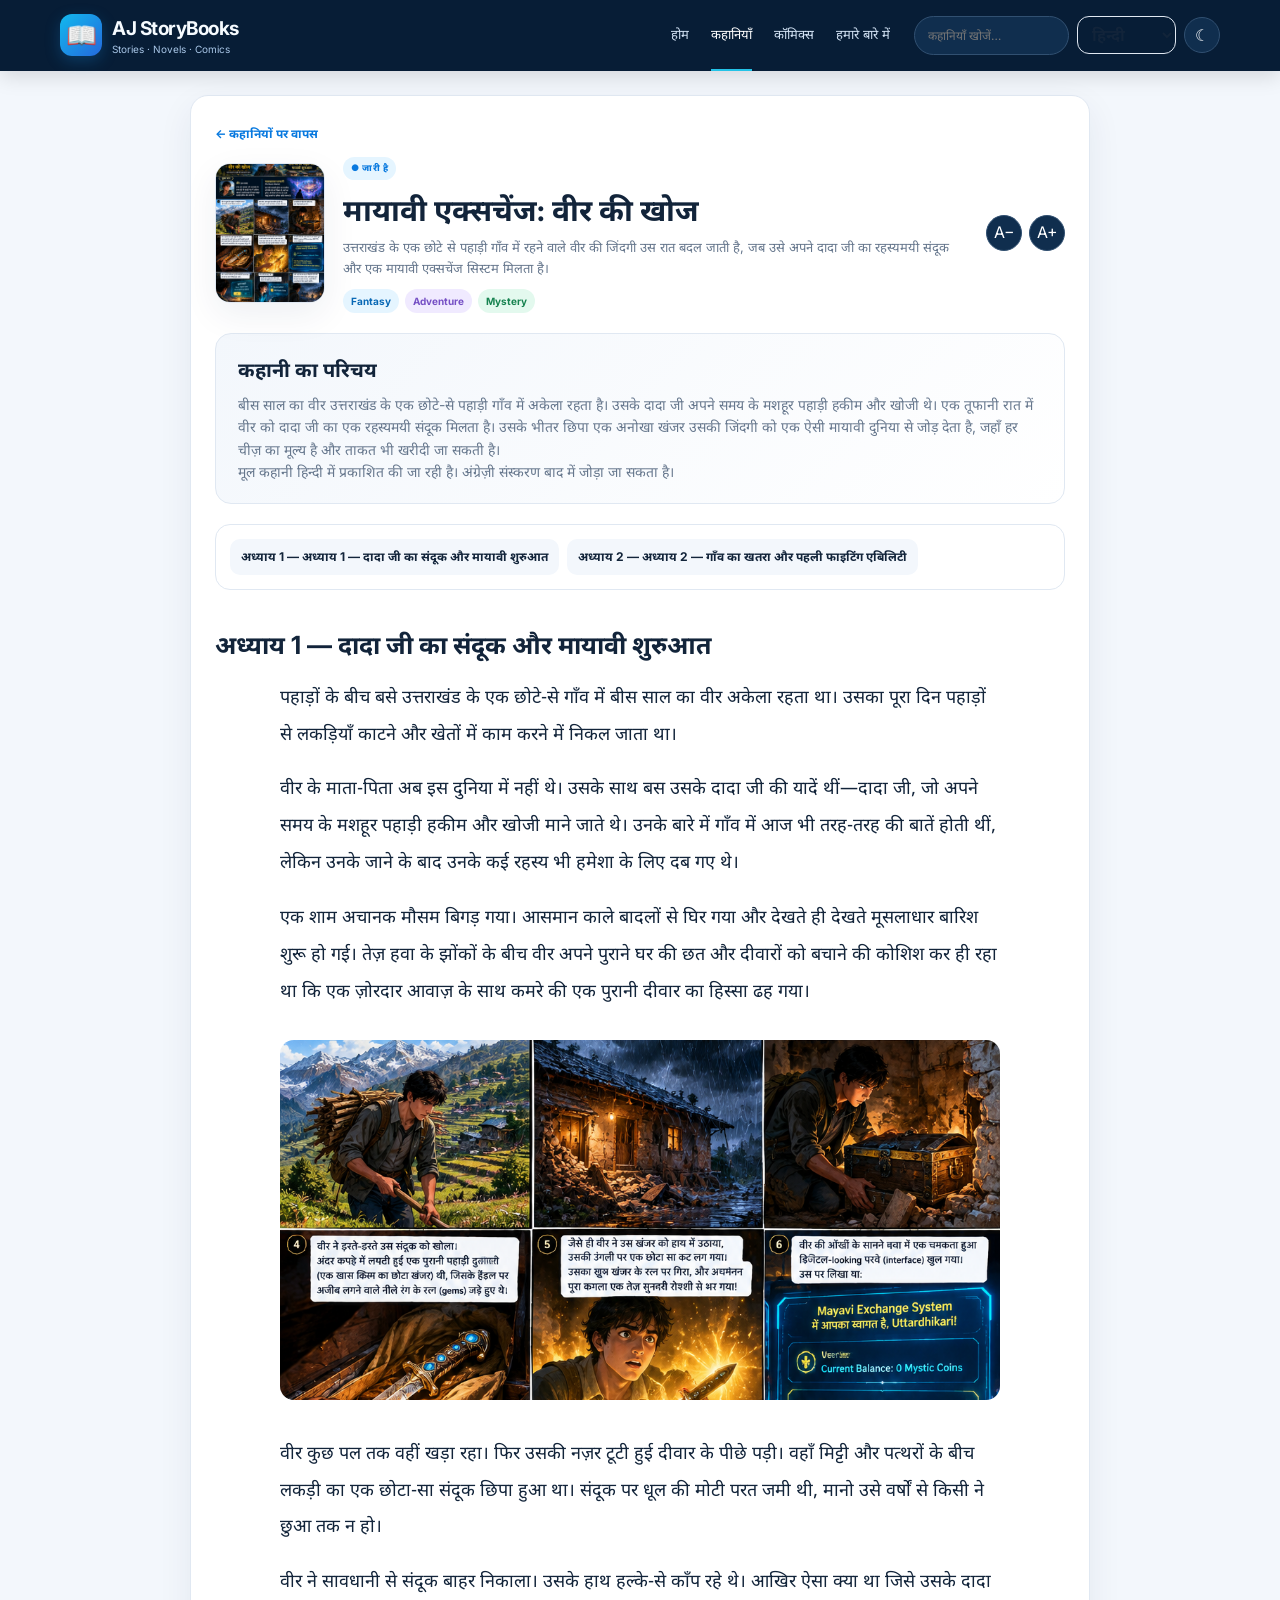
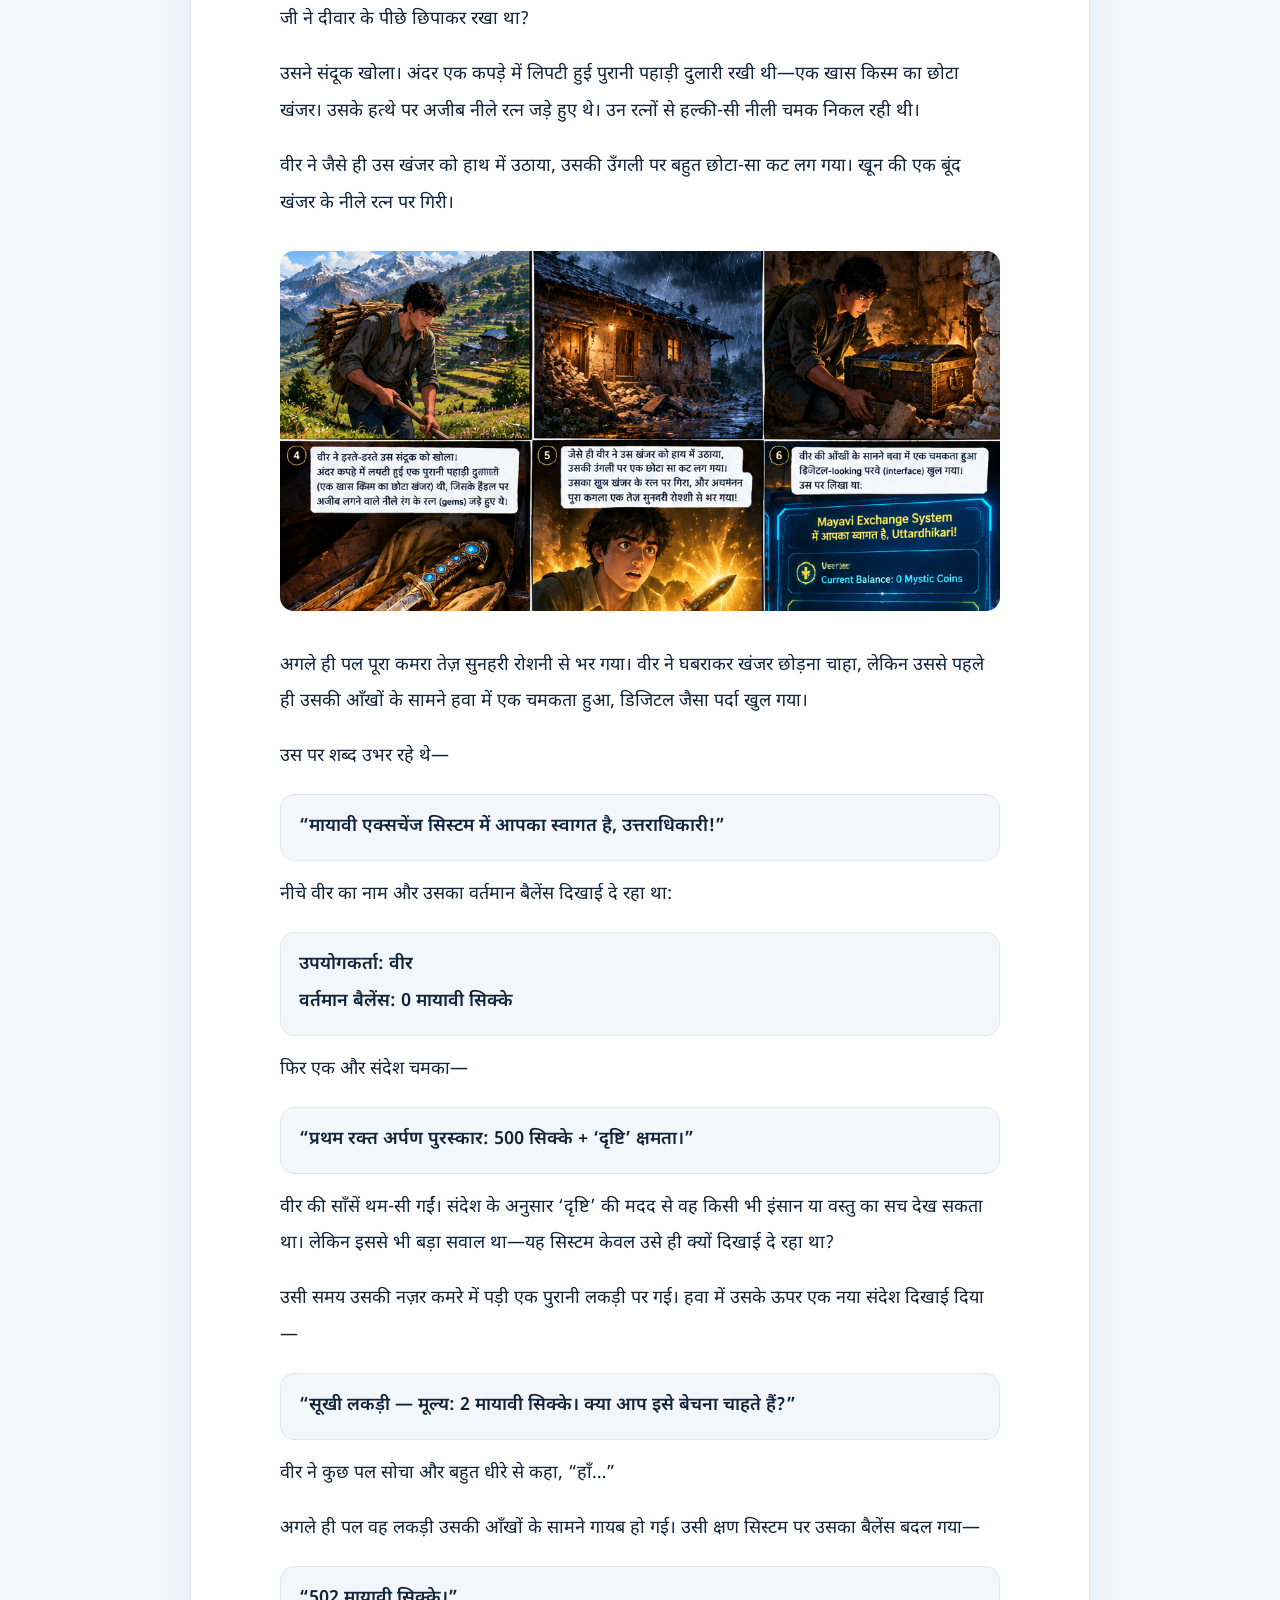
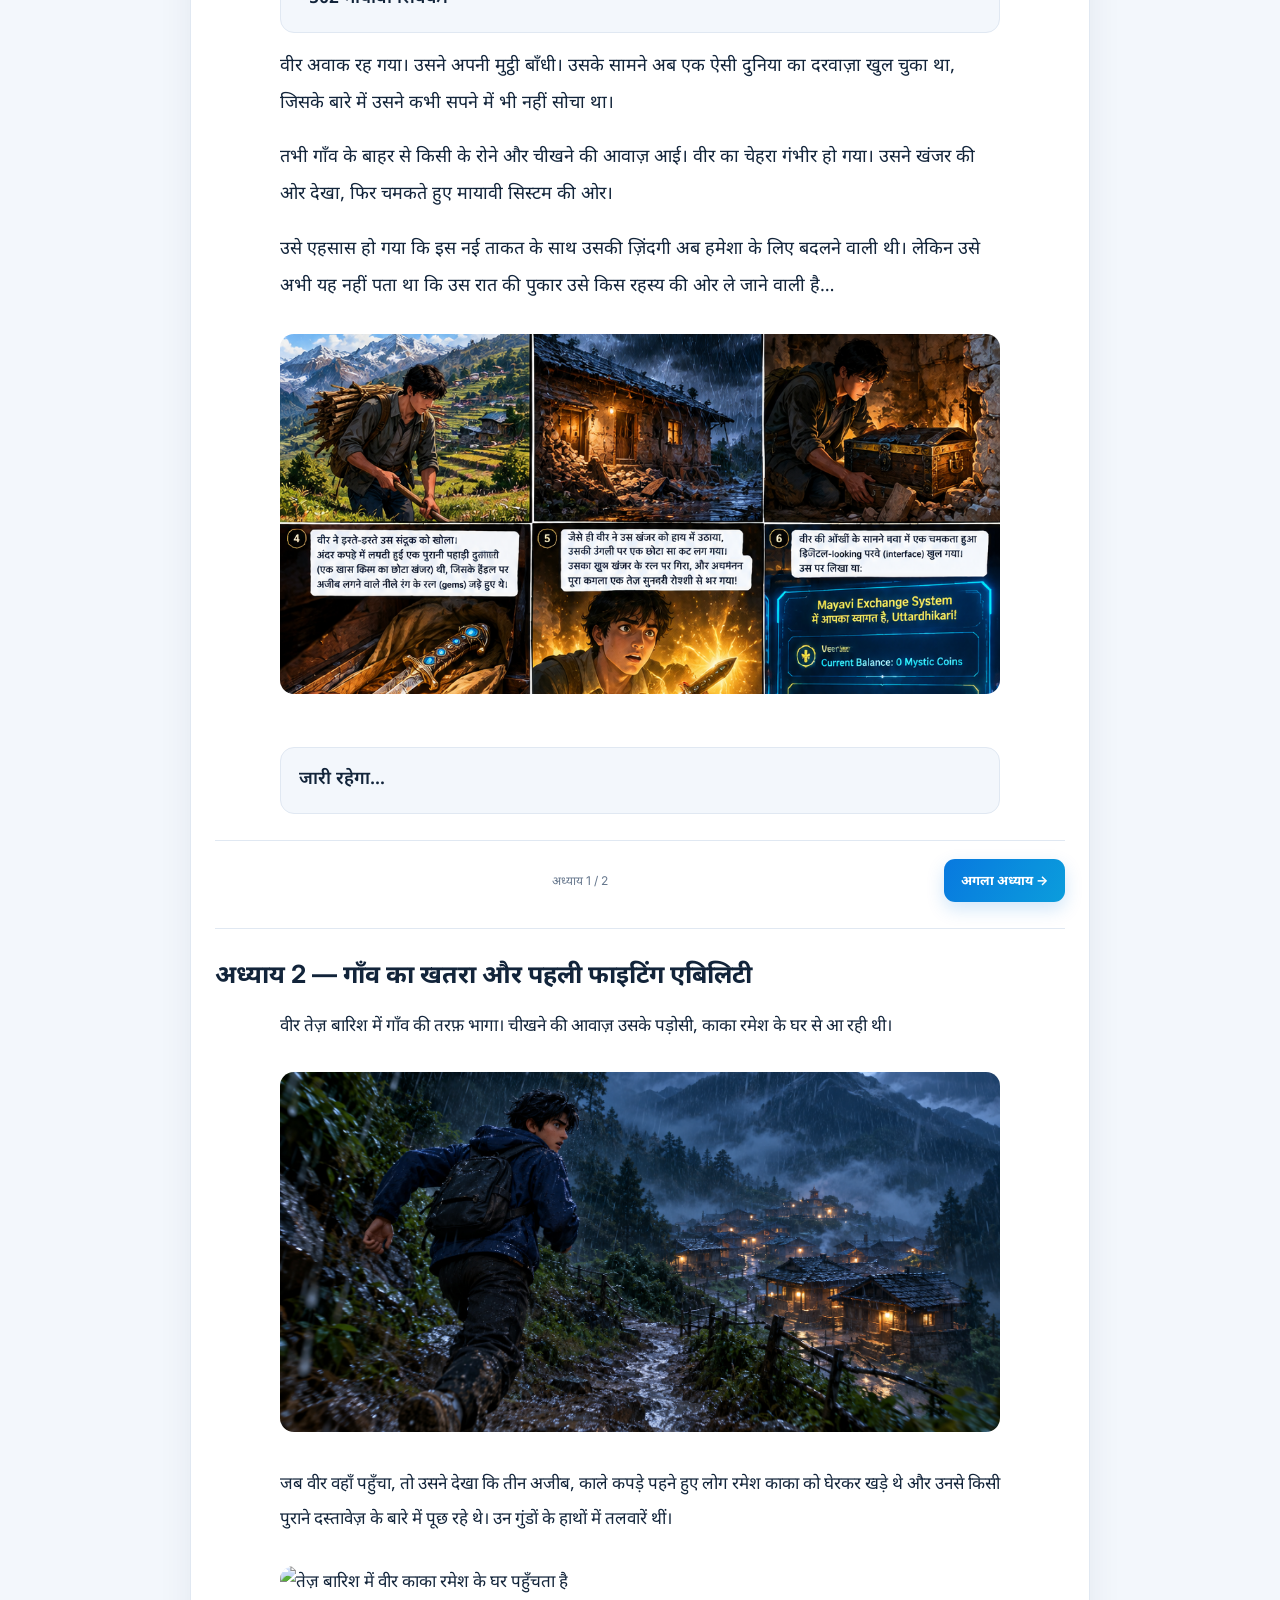
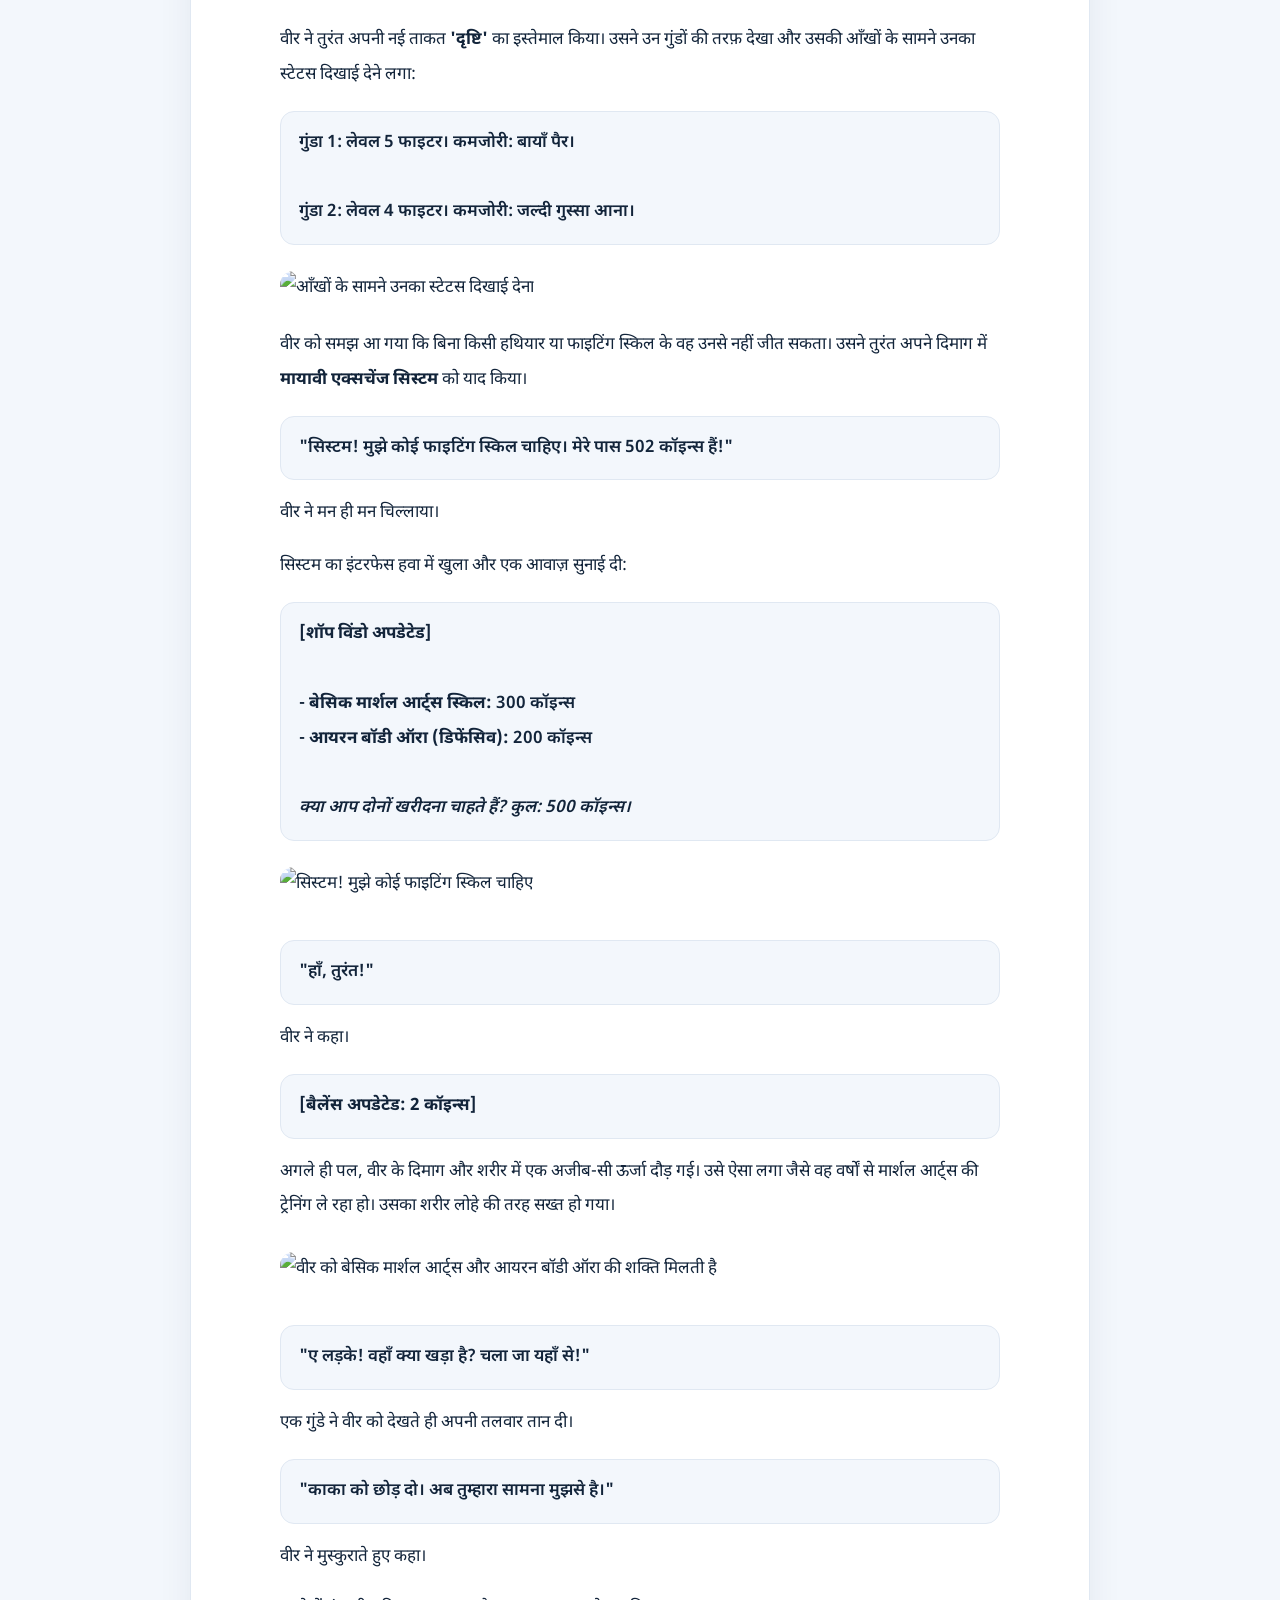
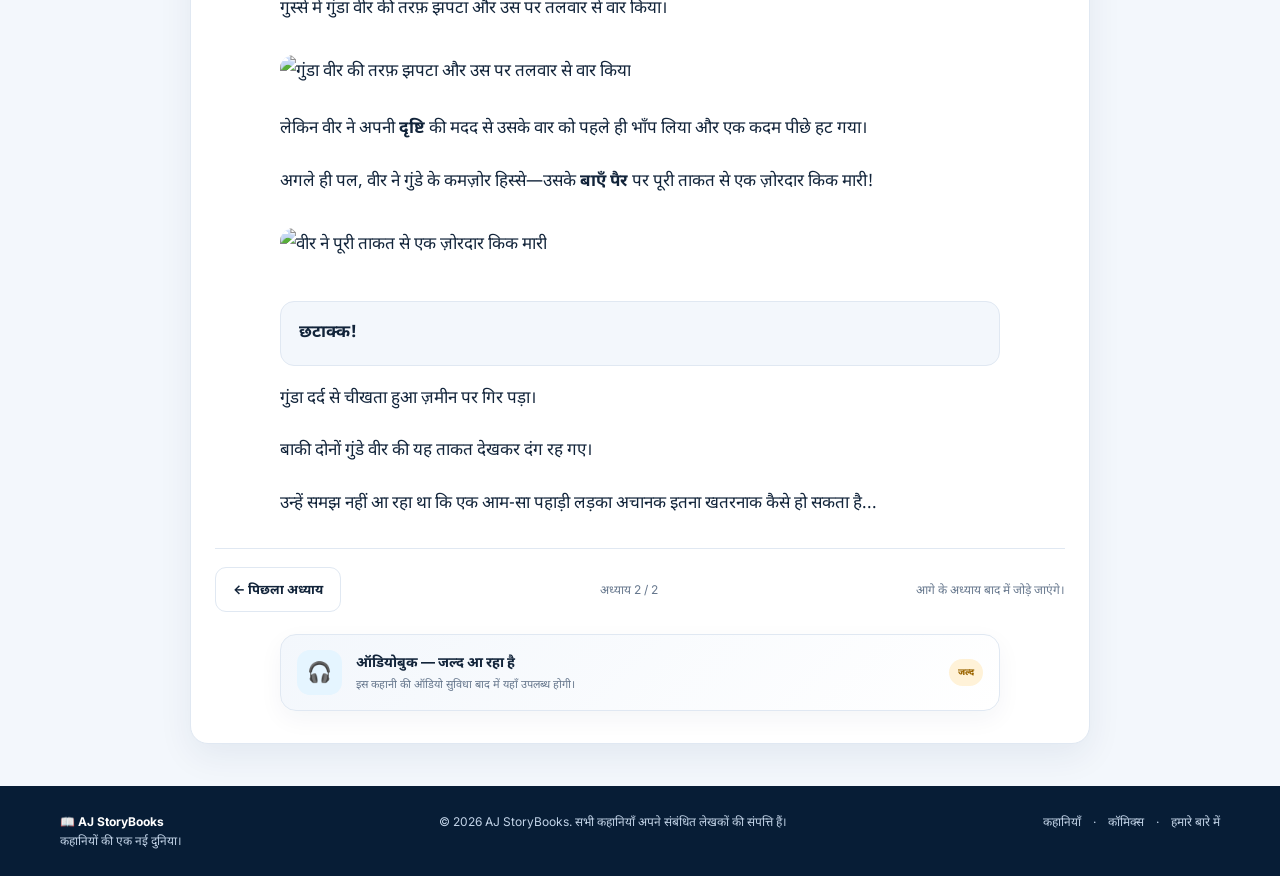
==== commit 1972f586: "Update mayavi-exchange.html" ====
--- a/stories/mayavi-exchange.html
+++ b/stories/mayavi-exchange.html
@@ -150,7 +150,7 @@
       जब वीर वहाँ पहुँचा, तो उसने देखा कि तीन अजीब, काले कपड़े पहने हुए लोग रमेश काका को घेरकर खड़े थे और उनसे किसी पुराने दस्तावेज़ के बारे में पूछ रहे थे। उन गुंडों के हाथों में तलवारें थीं।
     </p>
 
-    <!-- Chapter 2 Image 1: Veer reaching Ramesh Kaka's house -->
+    <!-- Chapter 2 Image 2: Veer reaching Ramesh Kaka's house -->
     <img
       class="story-illustration"
       src="../assets/stories/mayavi-exchange/chapter-02-scene-02.png"
@@ -167,6 +167,14 @@
       गुंडा 2: लेवल 4 फाइटर। कमजोरी: जल्दी गुस्सा आना।
     </div>
 
+<!-- Chapter 2 Image 3: आँखों के सामने उनका स्टेटस दिखाई देना -->
+    <img
+      class="story-illustration"
+      src="../assets/stories/mayavi-exchange/chapter-02-scene-03.png"
+      alt="आँखों के सामने उनका स्टेटस दिखाई देना"
+      loading="lazy"
+    >
+    
     <p>
       वीर को समझ आ गया कि बिना किसी हथियार या फाइटिंग स्किल के वह उनसे नहीं जीत सकता। उसने तुरंत अपने दिमाग में <strong>मायावी एक्सचेंज सिस्टम</strong> को याद किया।
     </p>
@@ -193,6 +201,14 @@
       <em>क्या आप दोनों खरीदना चाहते हैं? कुल: 500 कॉइन्स।</em>
     </div>
 
+<!-- Chapter 2 Image 4: सिस्टम! मुझे कोई फाइटिंग स्किल चाहिए -->
+    <img
+      class="story-illustration"
+      src="../assets/stories/mayavi-exchange/chapter-02-scene-04.png"
+      alt="सिस्टम! मुझे कोई फाइटिंग स्किल चाहिए"
+      loading="lazy"
+    >
+    
     <div class="speech">
       "हाँ, तुरंत!"
     </div>
@@ -209,10 +225,10 @@
       अगले ही पल, वीर के दिमाग और शरीर में एक अजीब-सी ऊर्जा दौड़ गई। उसे ऐसा लगा जैसे वह वर्षों से मार्शल आर्ट्स की ट्रेनिंग ले रहा हो। उसका शरीर लोहे की तरह सख्त हो गया।
     </p>
 
-    <!-- Chapter 2 Image 2: Veer activates his new fighting ability -->
-    <img
-      class="story-illustration"
-      src="../assets/stories/mayavi-exchange/chapter-02-scene-03.png"
+    <!-- Chapter 2 Image 5: Veer activates his new fighting ability -->
+    <img
+      class="story-illustration"
+      src="../assets/stories/mayavi-exchange/chapter-02-scene-05.png"
       alt="वीर को बेसिक मार्शल आर्ट्स और आयरन बॉडी ऑरा की शक्ति मिलती है"
       loading="lazy"
     >
@@ -237,6 +253,14 @@
       गुस्से में गुंडा वीर की तरफ़ झपटा और उस पर तलवार से वार किया।
     </p>
 
+<!-- Chapter 2 Image 6:  गुंडा वीर की तरफ़ झपटा और उस पर तलवार से वार किया -->
+    <img
+      class="story-illustration"
+      src="../assets/stories/mayavi-exchange/chapter-02-scene-06.png"
+      alt=" गुंडा वीर की तरफ़ झपटा और उस पर तलवार से वार किया"
+      loading="lazy"
+    >
+    
     <p>
       लेकिन वीर ने अपनी <strong>दृष्टि</strong> की मदद से उसके वार को पहले ही भाँप लिया और एक कदम पीछे हट गया।
     </p>
@@ -245,6 +269,14 @@
       अगले ही पल, वीर ने गुंडे के कमज़ोर हिस्से—उसके <strong>बाएँ पैर</strong> पर पूरी ताकत से एक ज़ोरदार किक मारी!
     </p>
 
+<!-- Chapter 2 Image 7:  वीर ने पूरी ताकत से एक ज़ोरदार किक मारी -->
+    <img
+      class="story-illustration"
+      src="../assets/stories/mayavi-exchange/chapter-02-scene-07.png"
+      alt=" वीर ने पूरी ताकत से एक ज़ोरदार किक मारी"
+      loading="lazy"
+    >
+    
     <div class="speech">
       <strong>छटाक्क!</strong>
     </div>
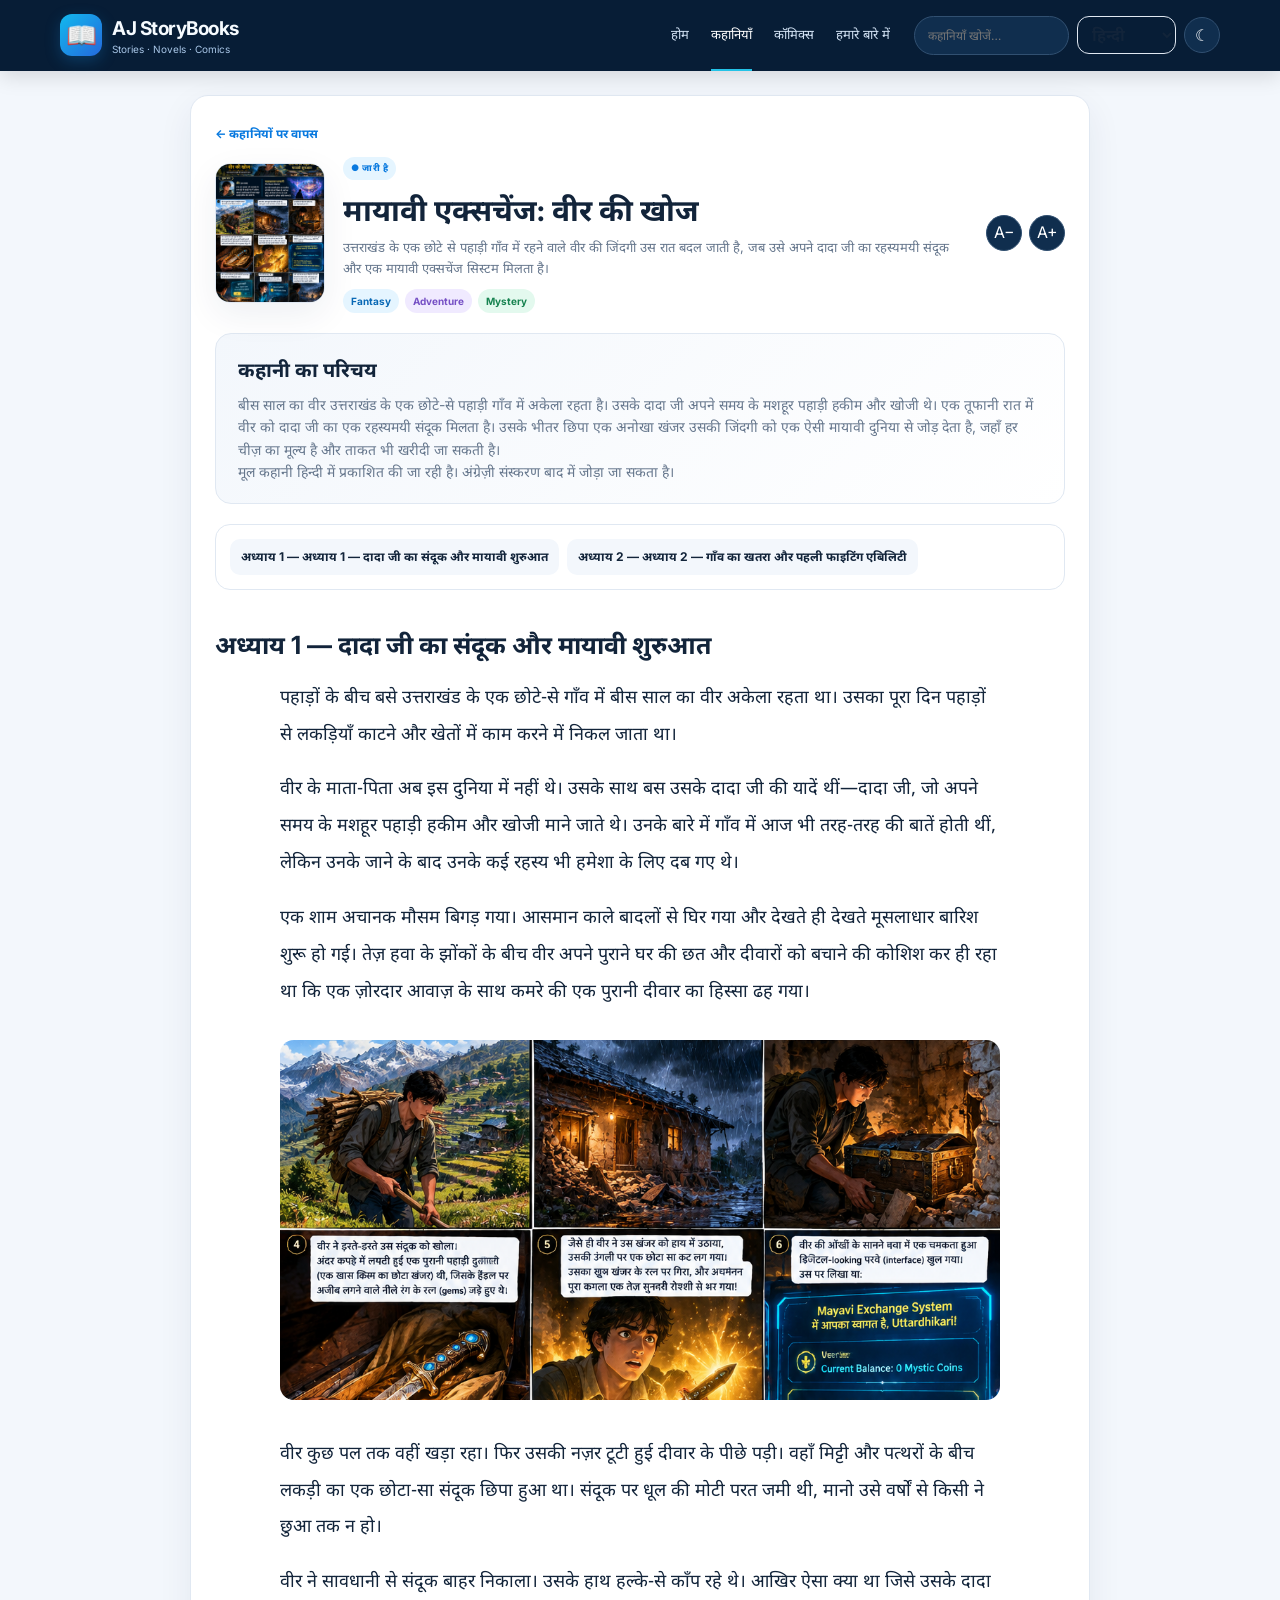
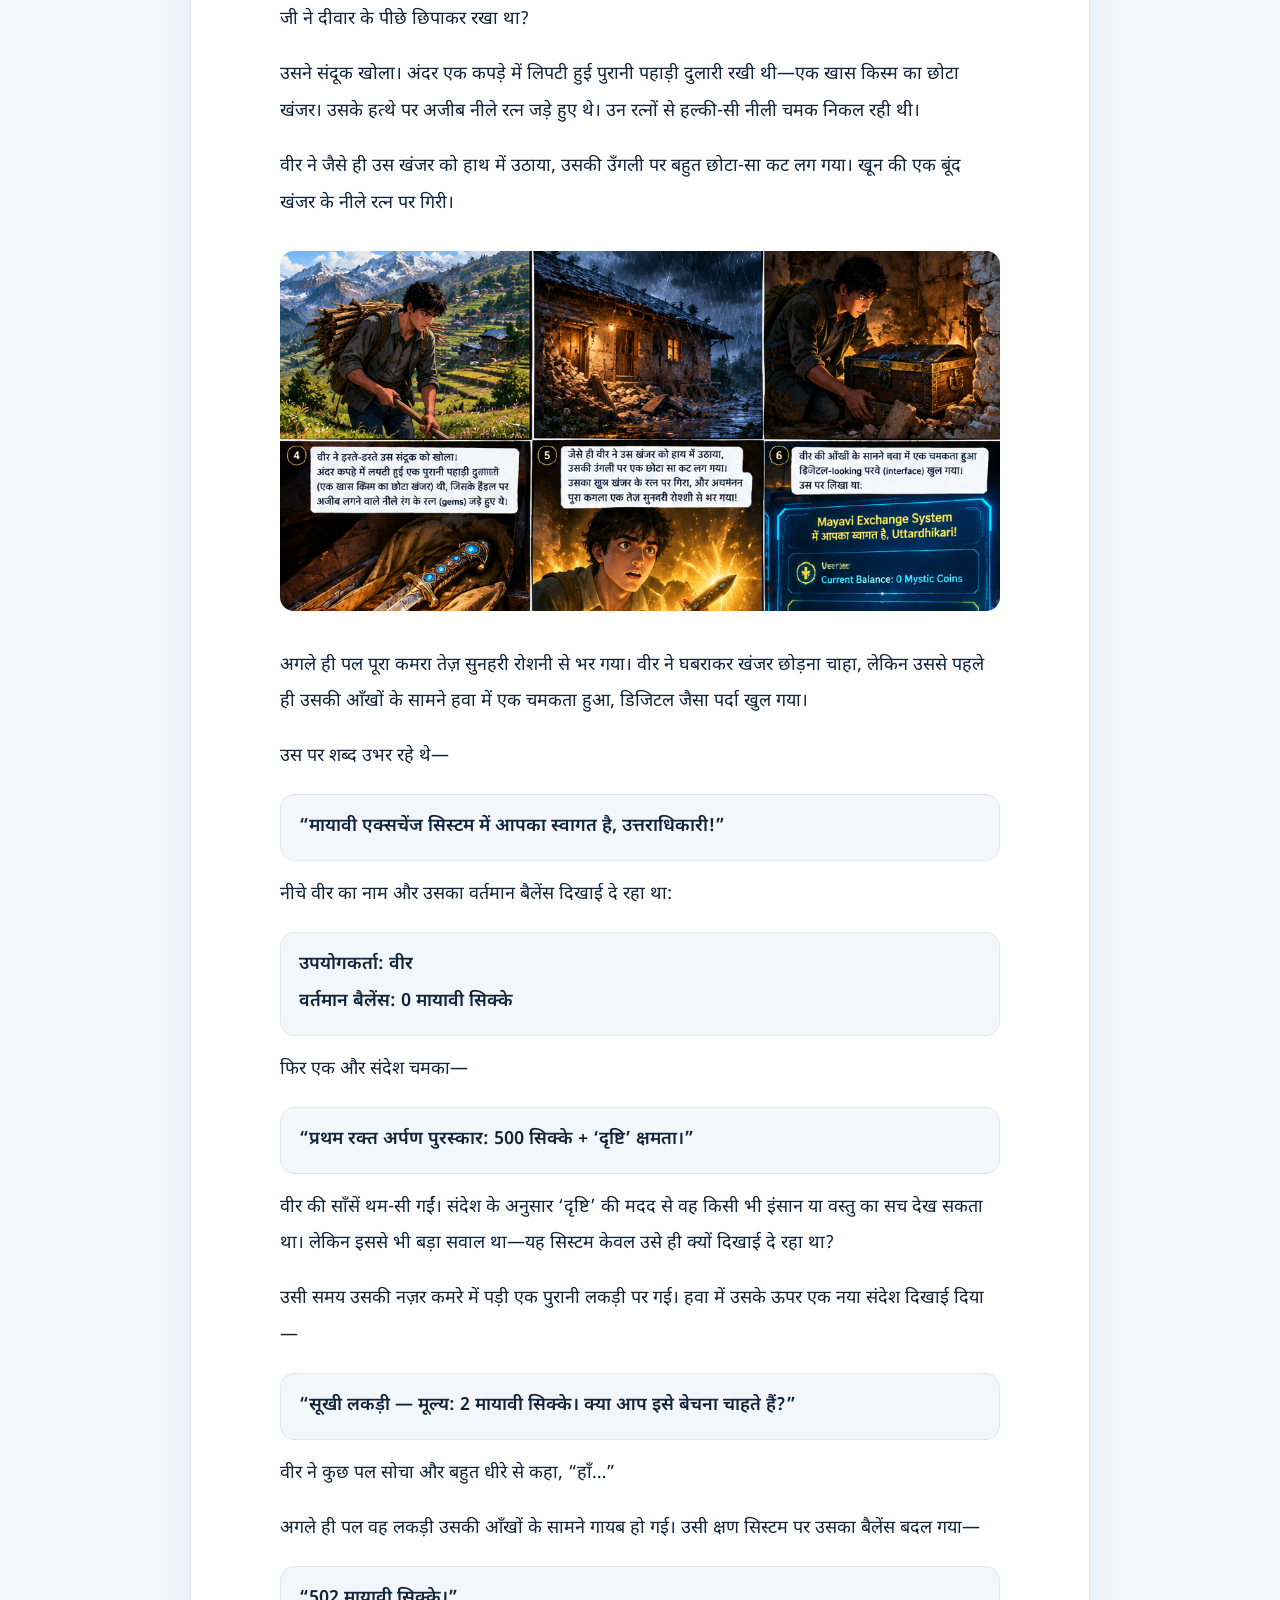
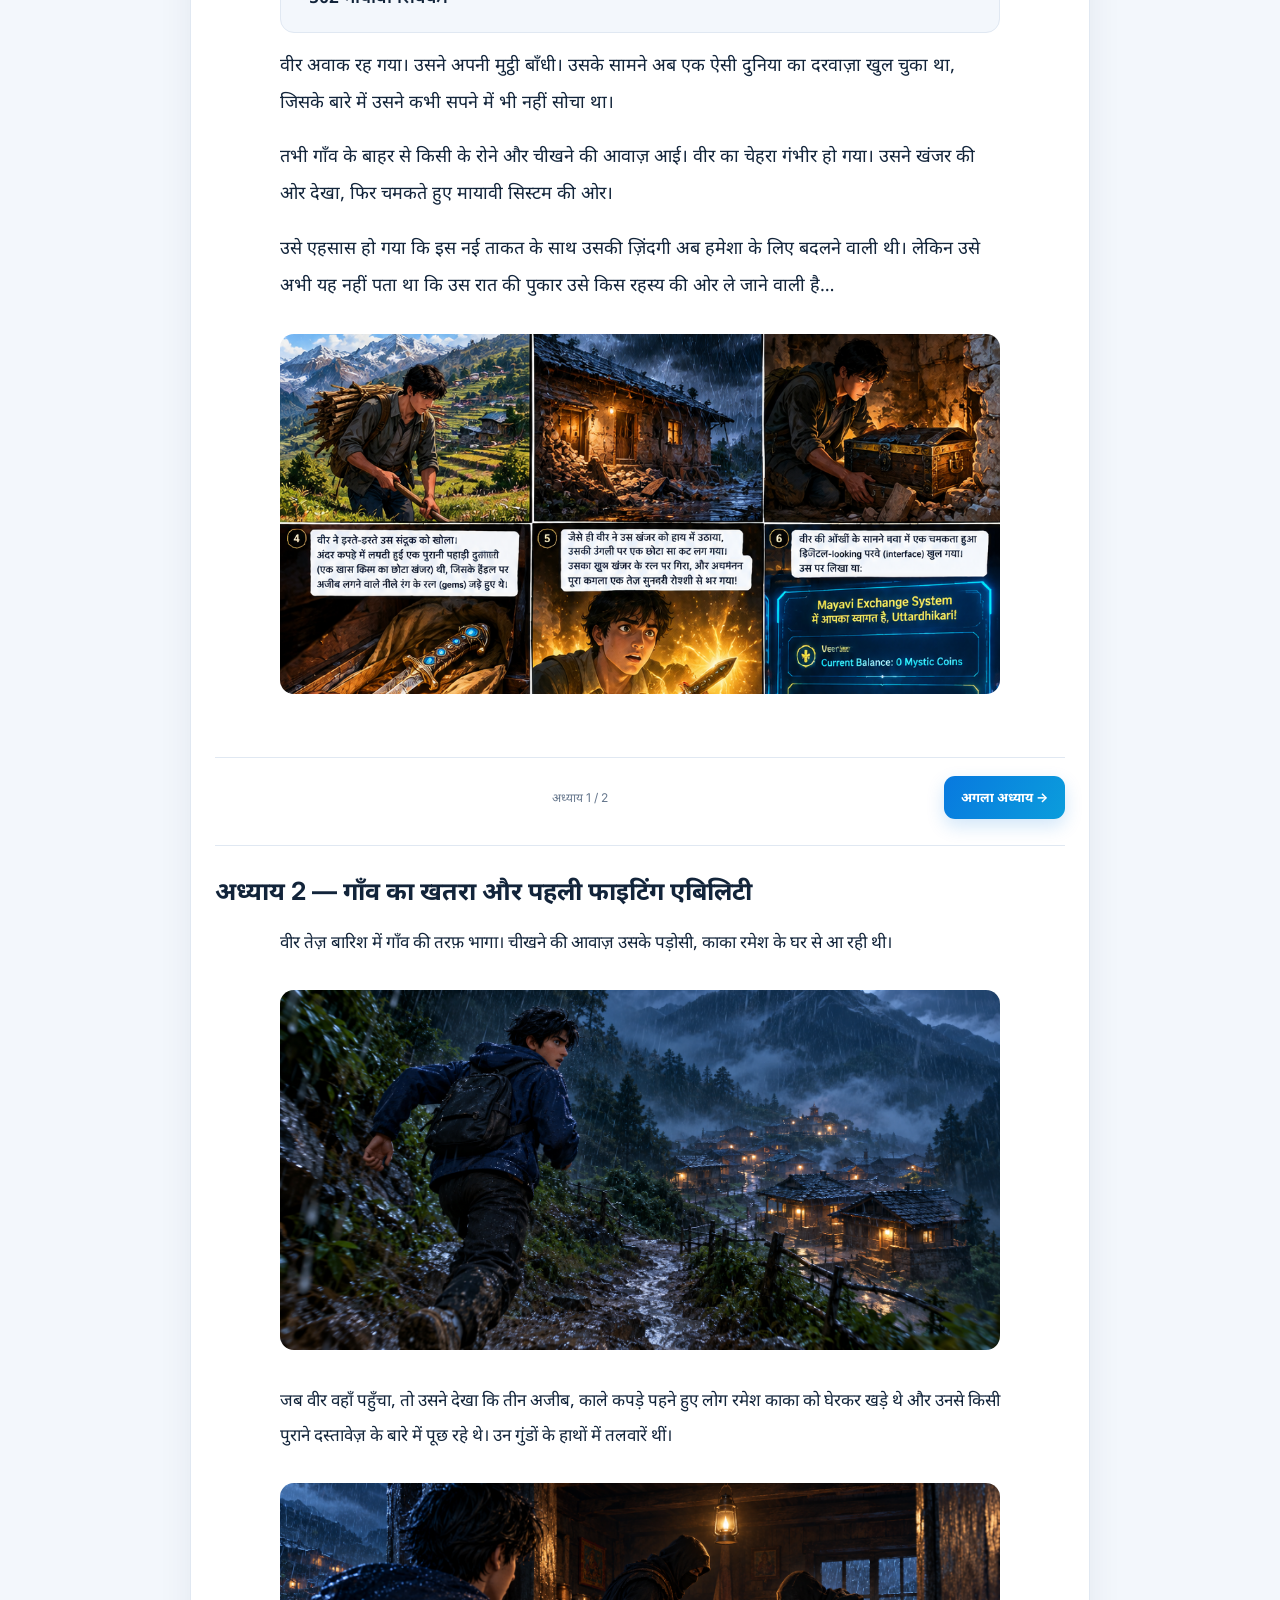
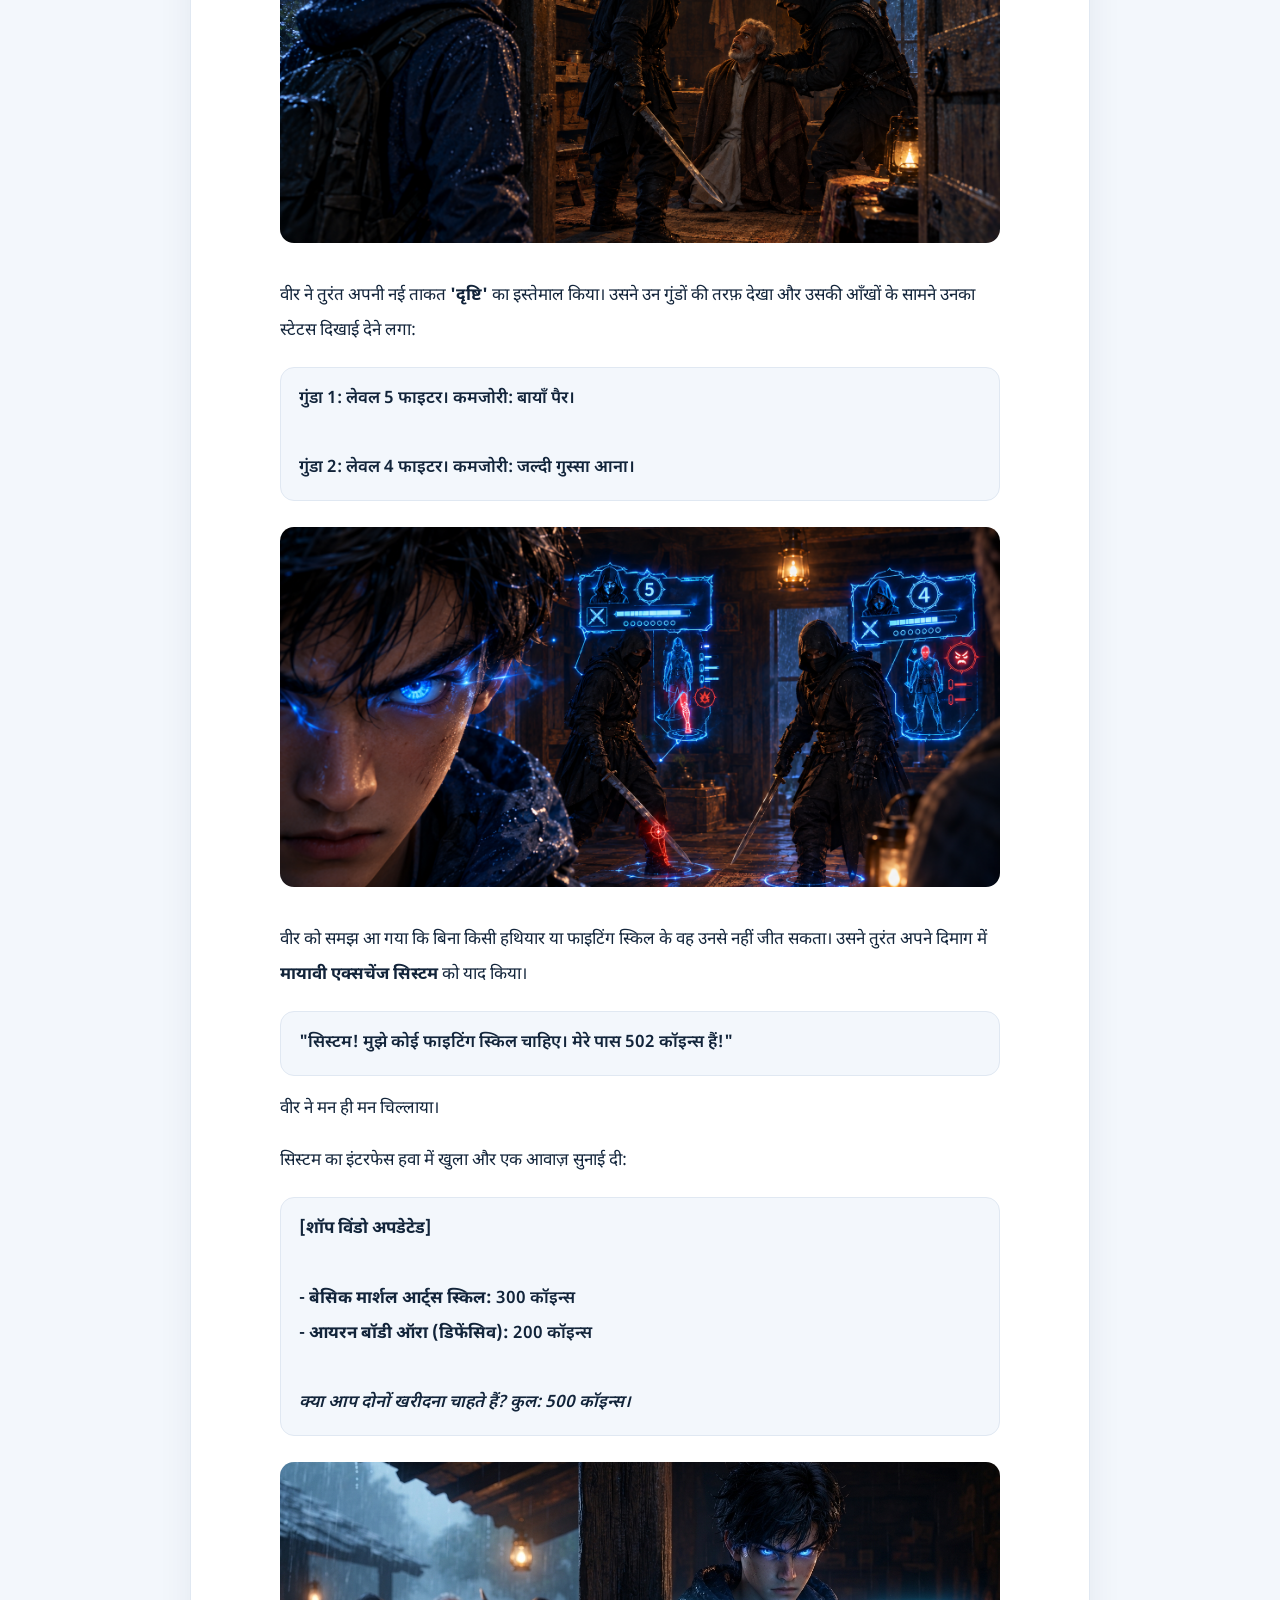
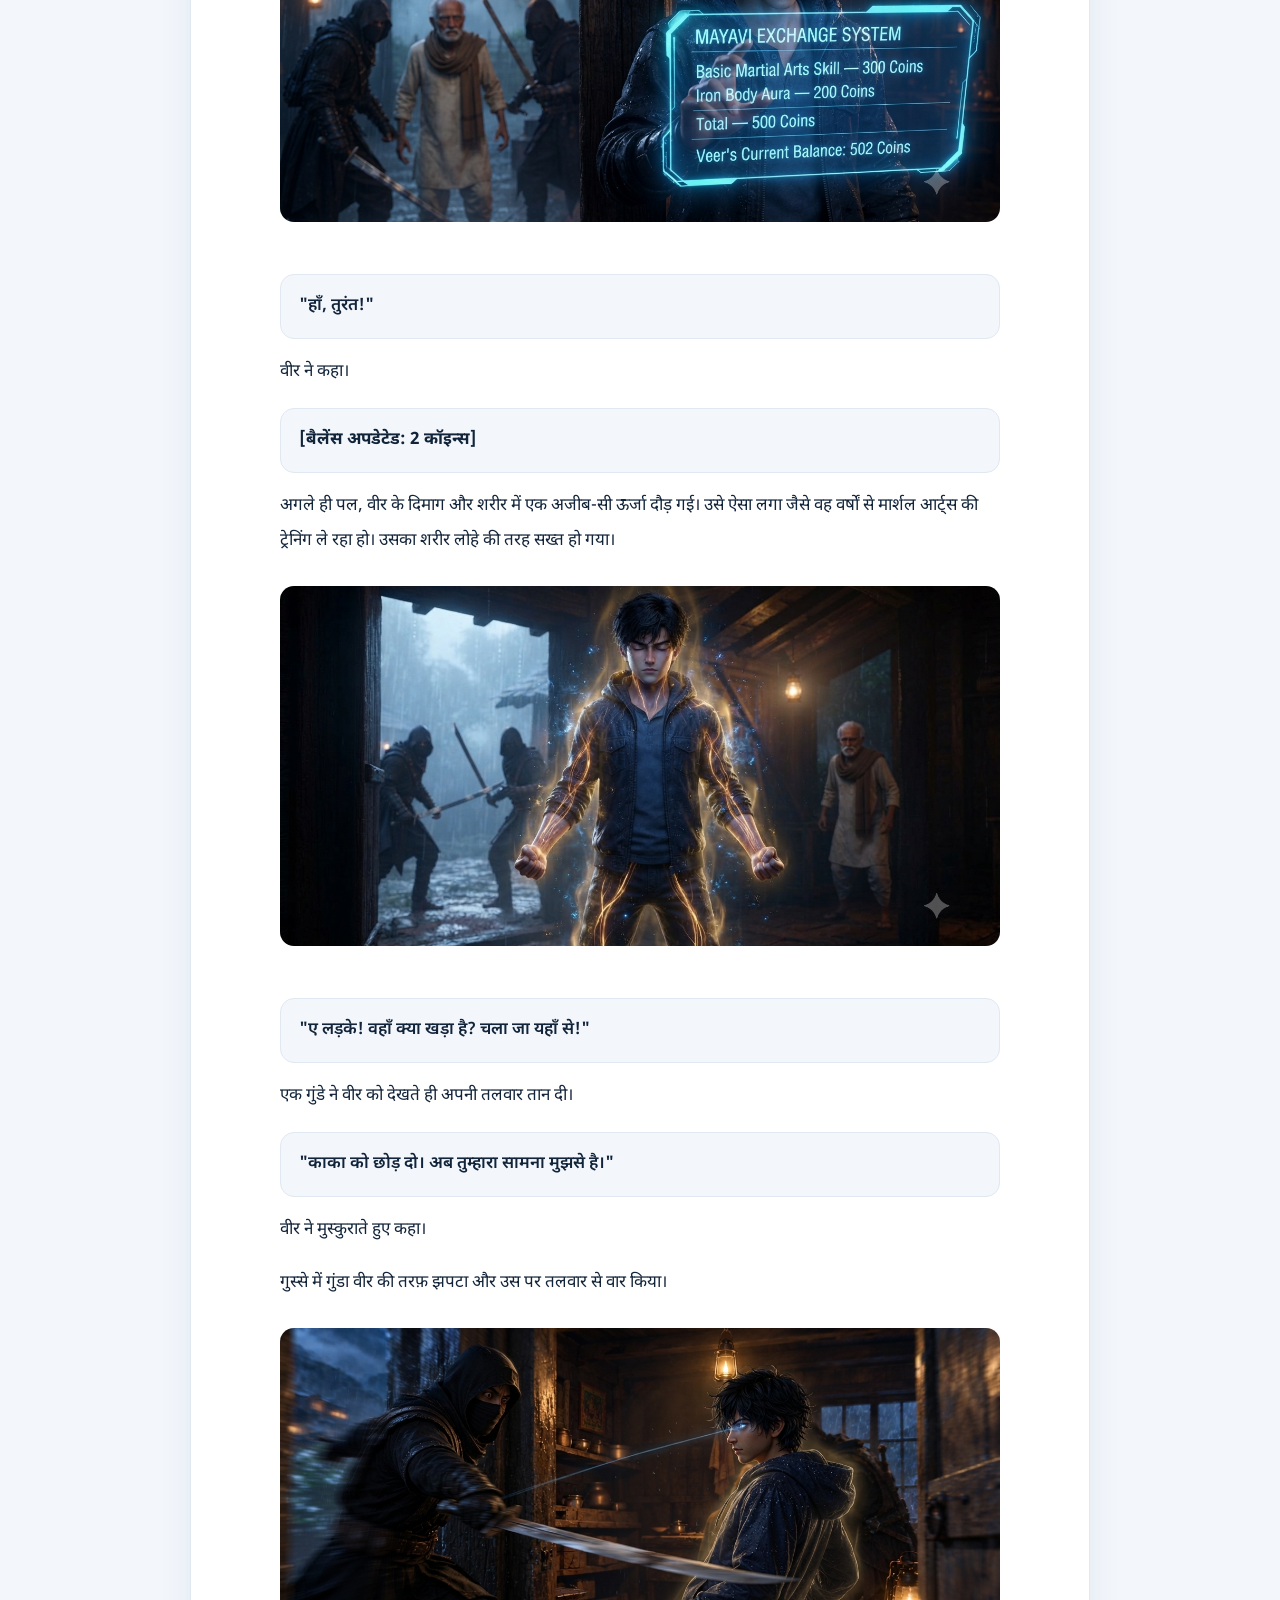
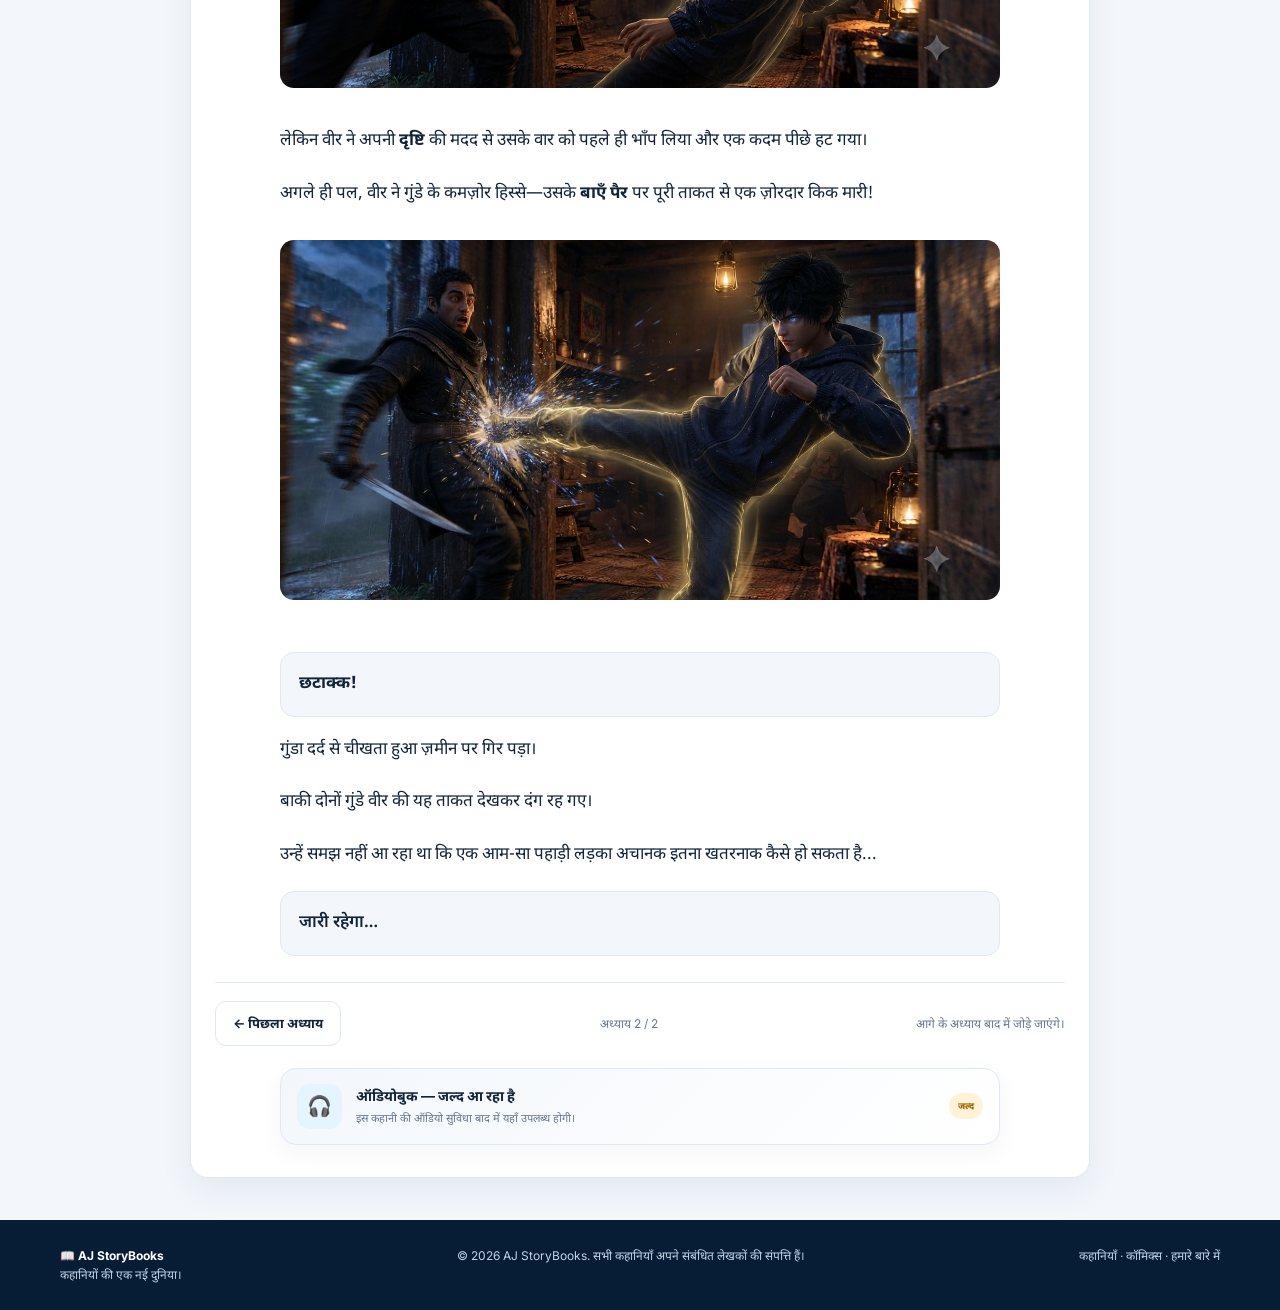
==== commit 5d8c8038: "Update mayavi-exchange.html" ====
--- a/stories/mayavi-exchange.html
+++ b/stories/mayavi-exchange.html
@@ -116,7 +116,6 @@
 
         <img class="story-illustration" src="../assets/stories/mayavi-exchange/chapter-01.png" alt="मायावी एक्सचेंज सिस्टम और वीर की नई शुरुआत" loading="lazy">
 
-        <div class="speech">जारी रहेगा…</div>
       </div>
     </section>
 
@@ -292,7 +291,9 @@
     <p>
       उन्हें समझ नहीं आ रहा था कि एक आम-सा पहाड़ी लड़का अचानक इतना खतरनाक कैसे हो सकता है...
     </p>
-
+    
+<div class="speech">जारी रहेगा…</div>
+    
   </div>
 </section>
     
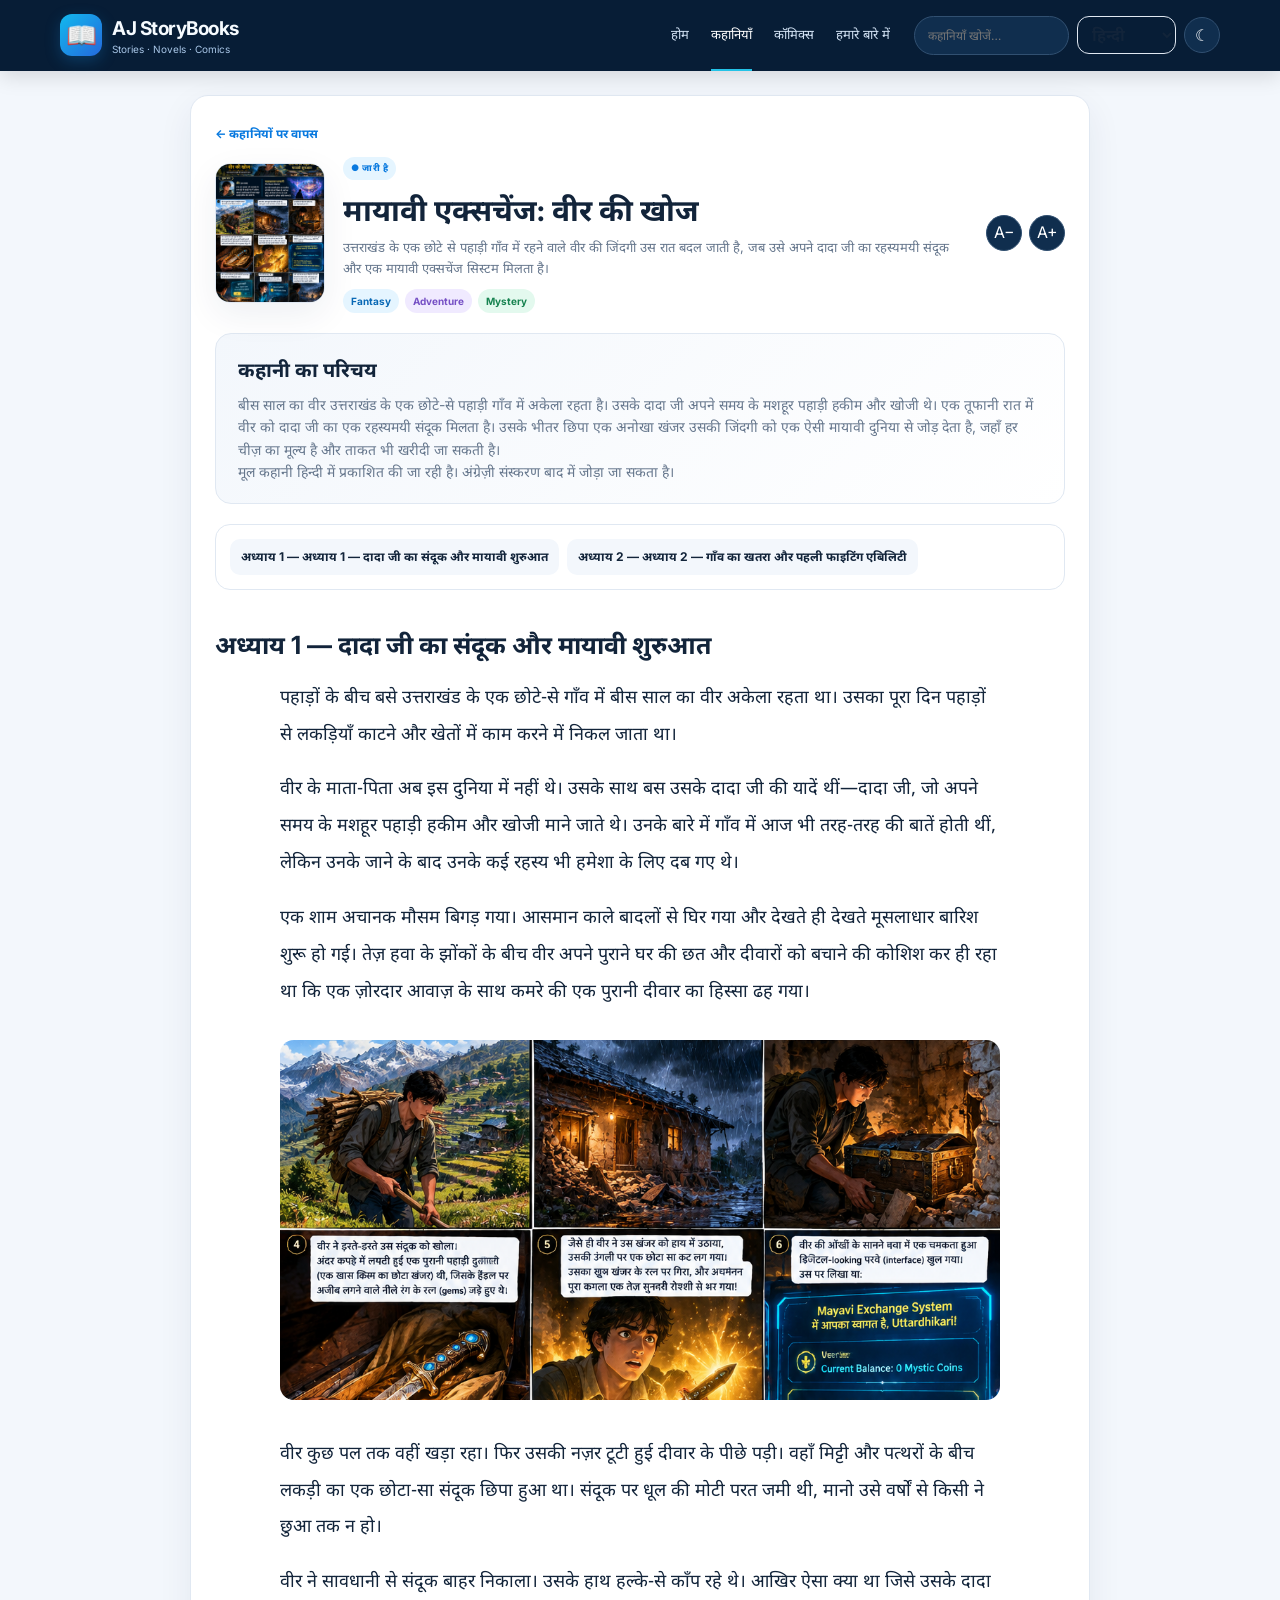
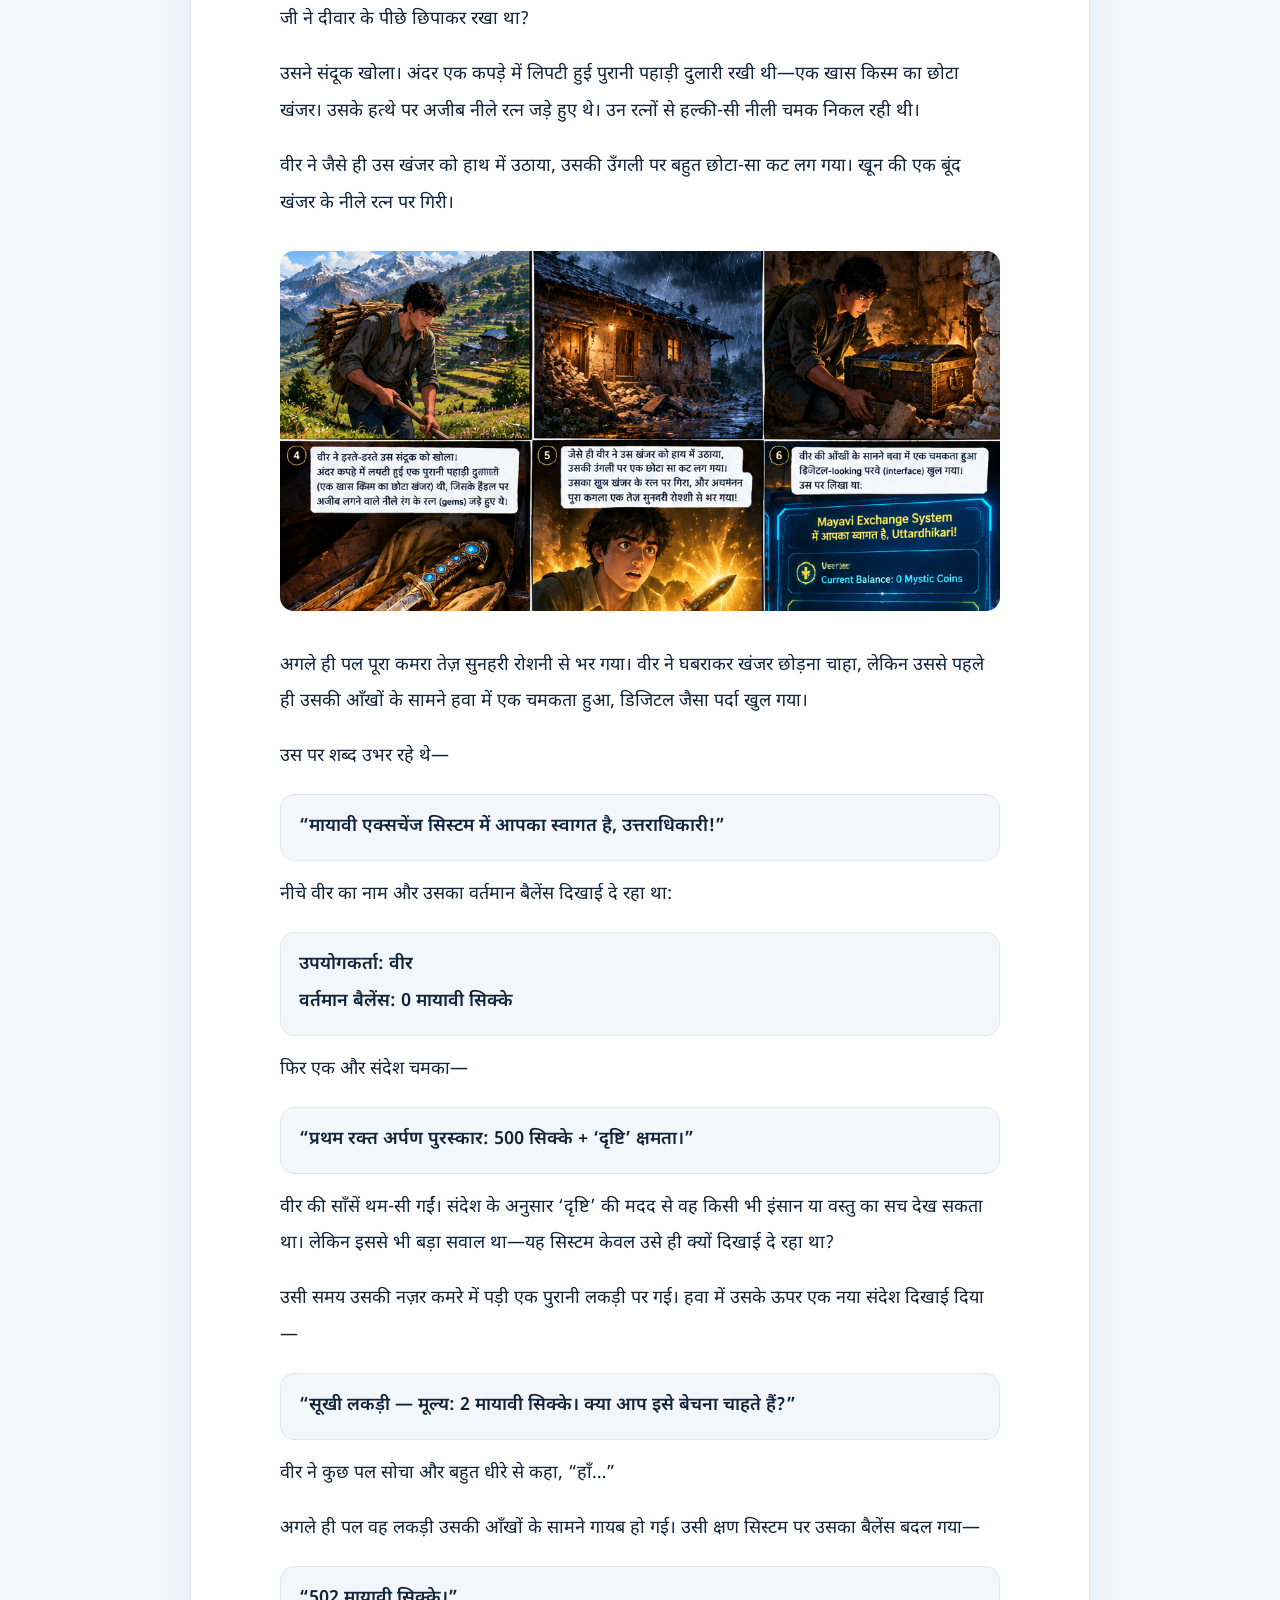
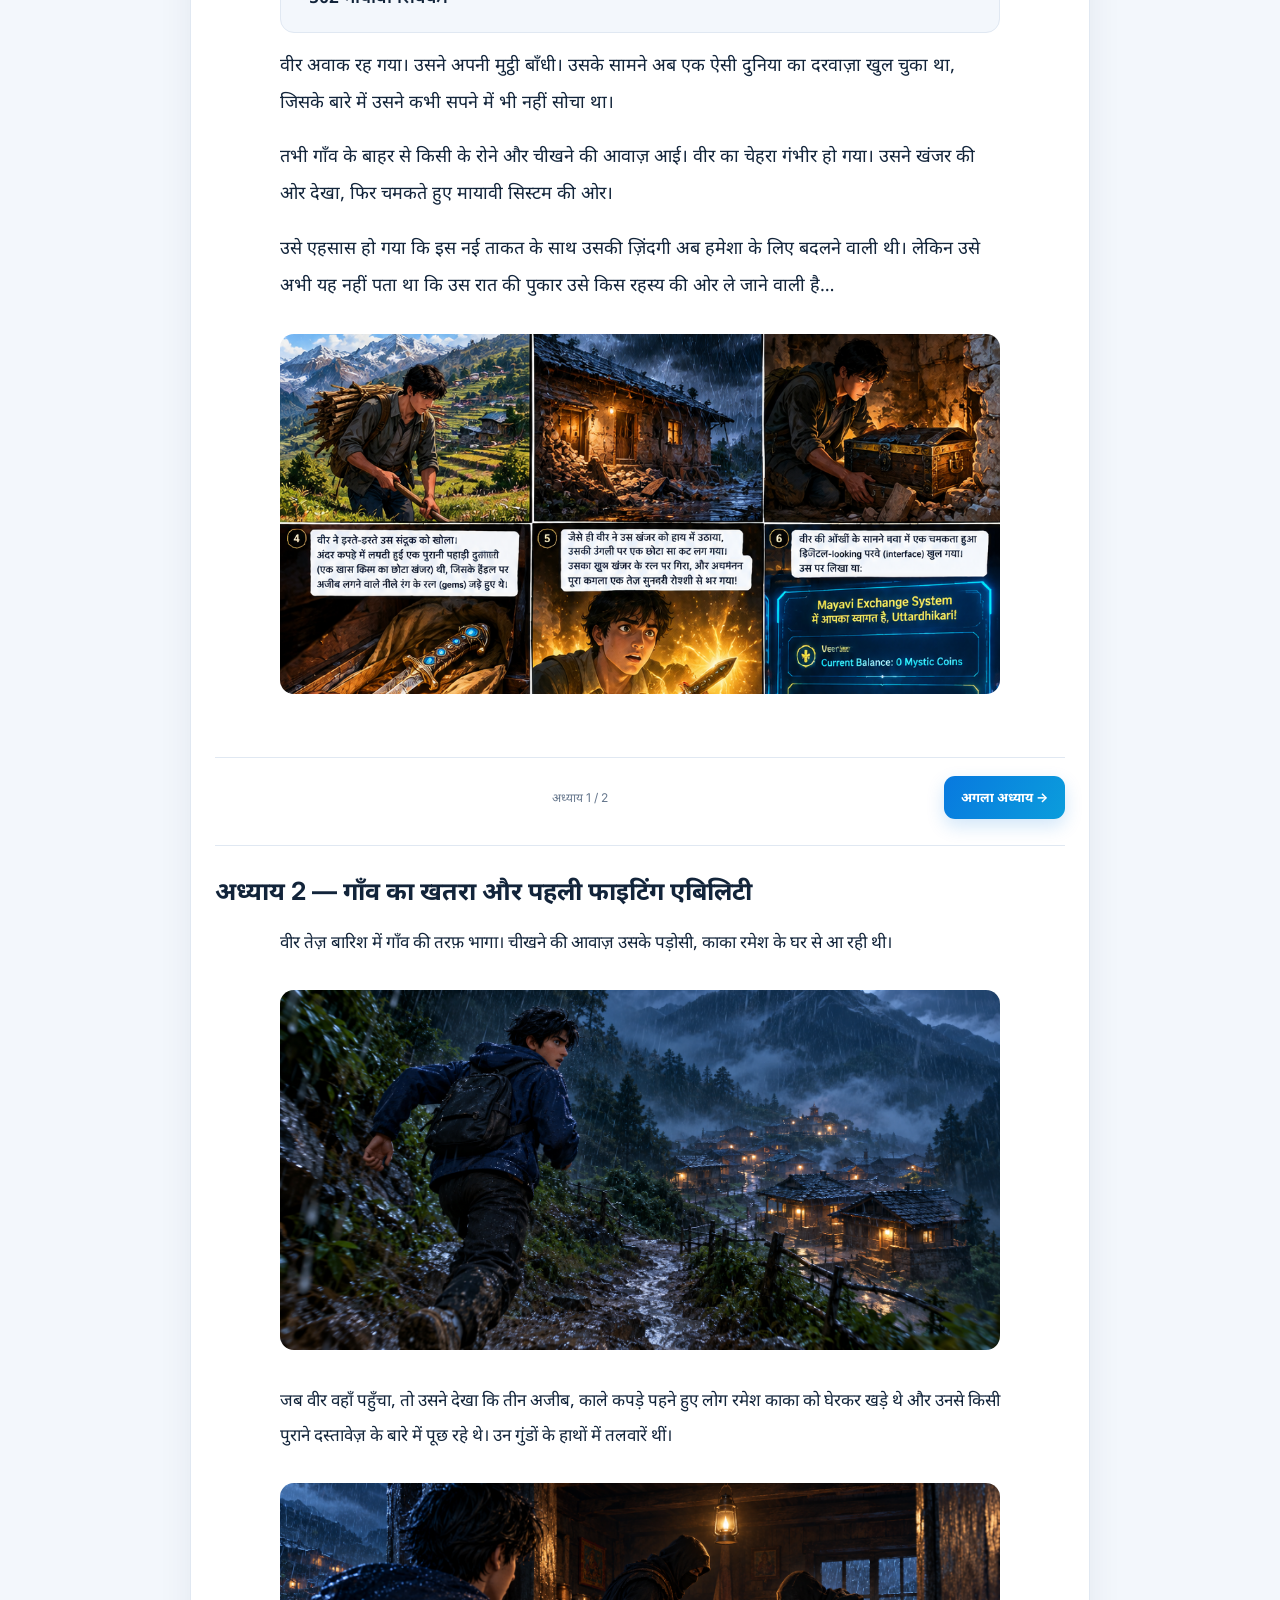
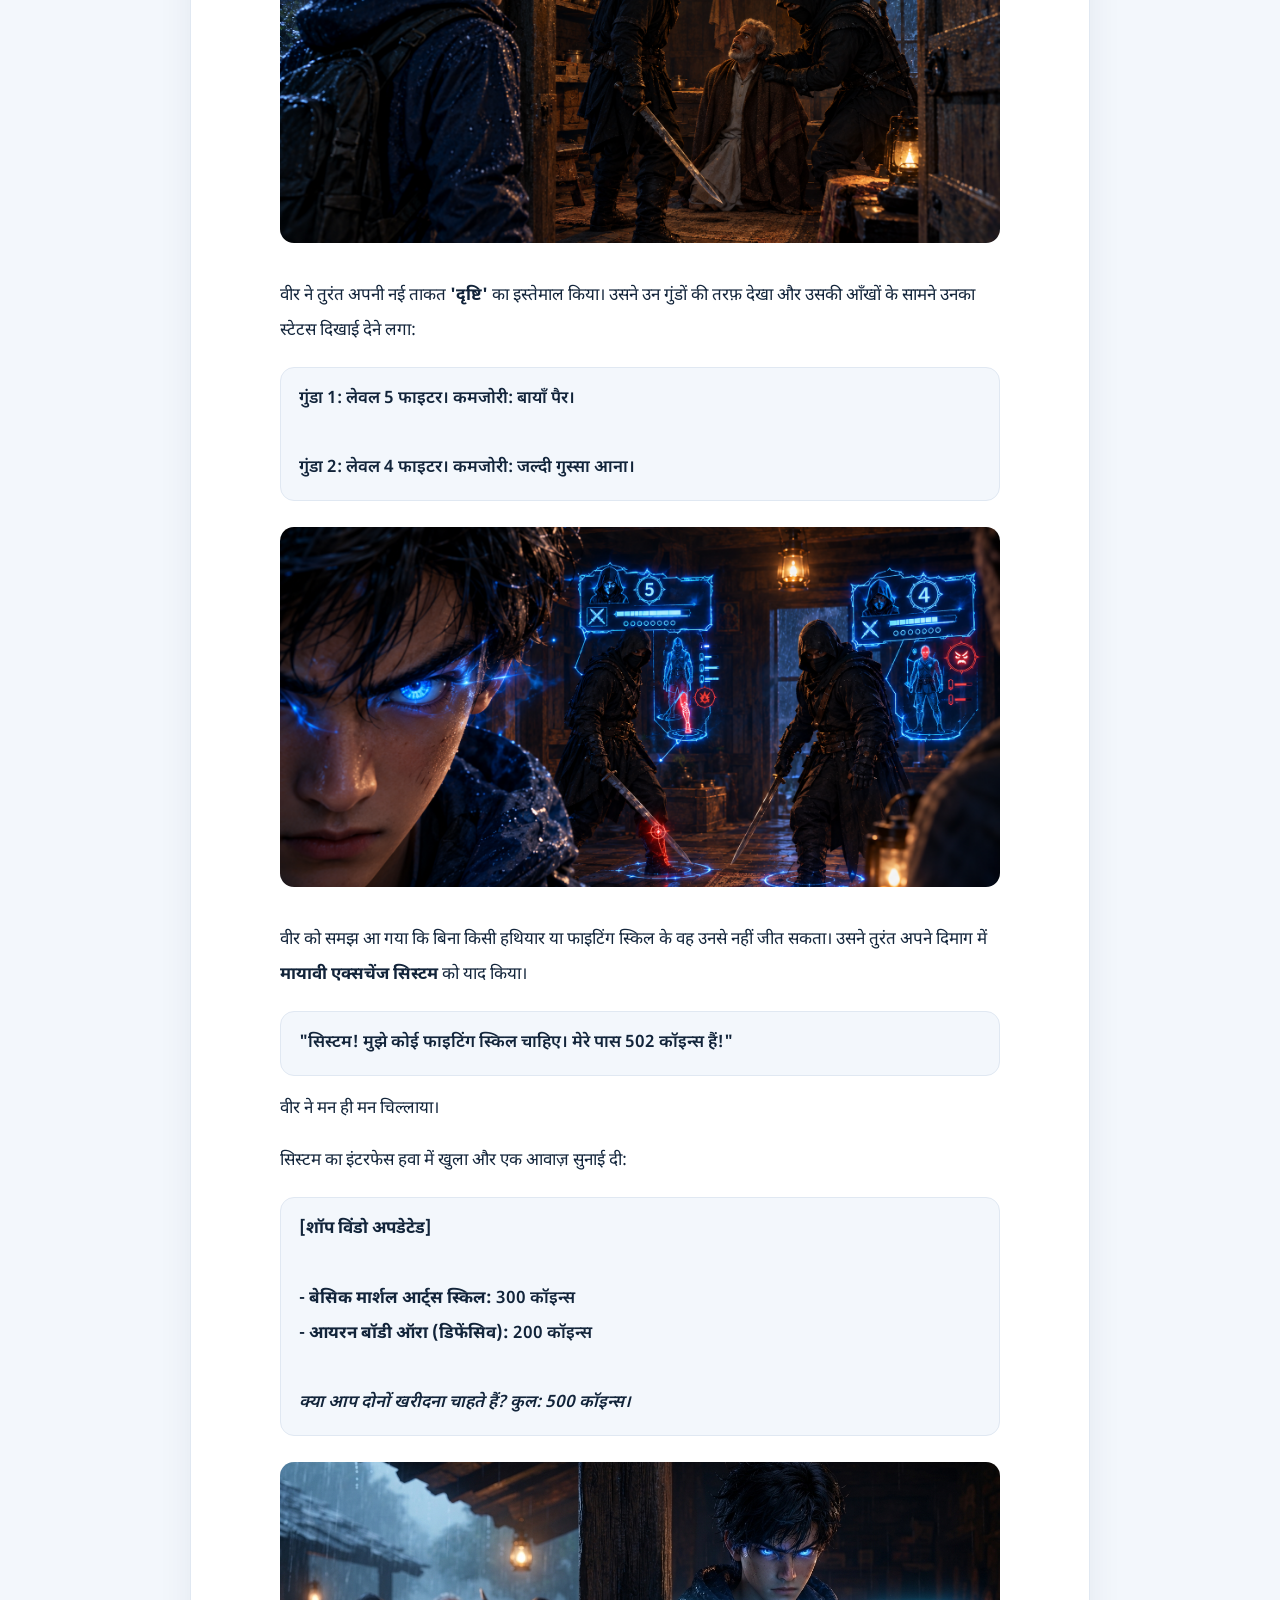
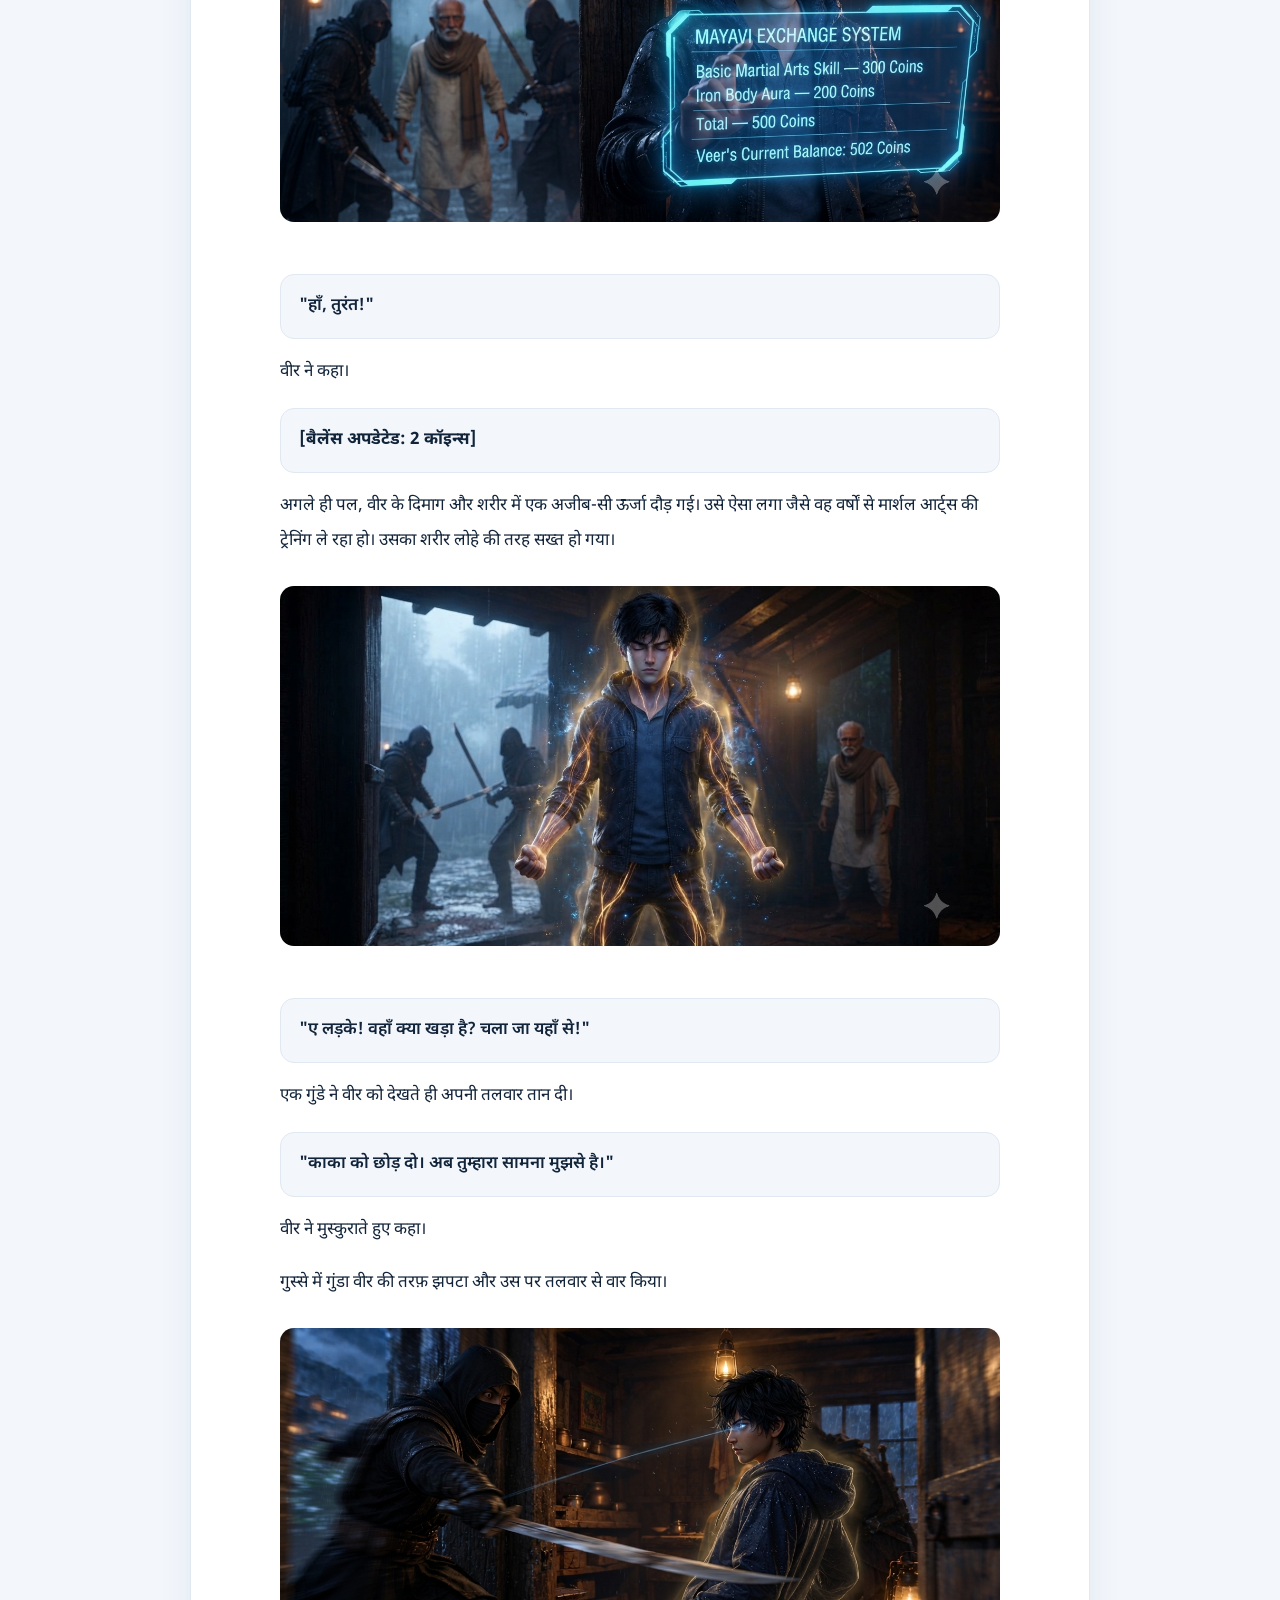
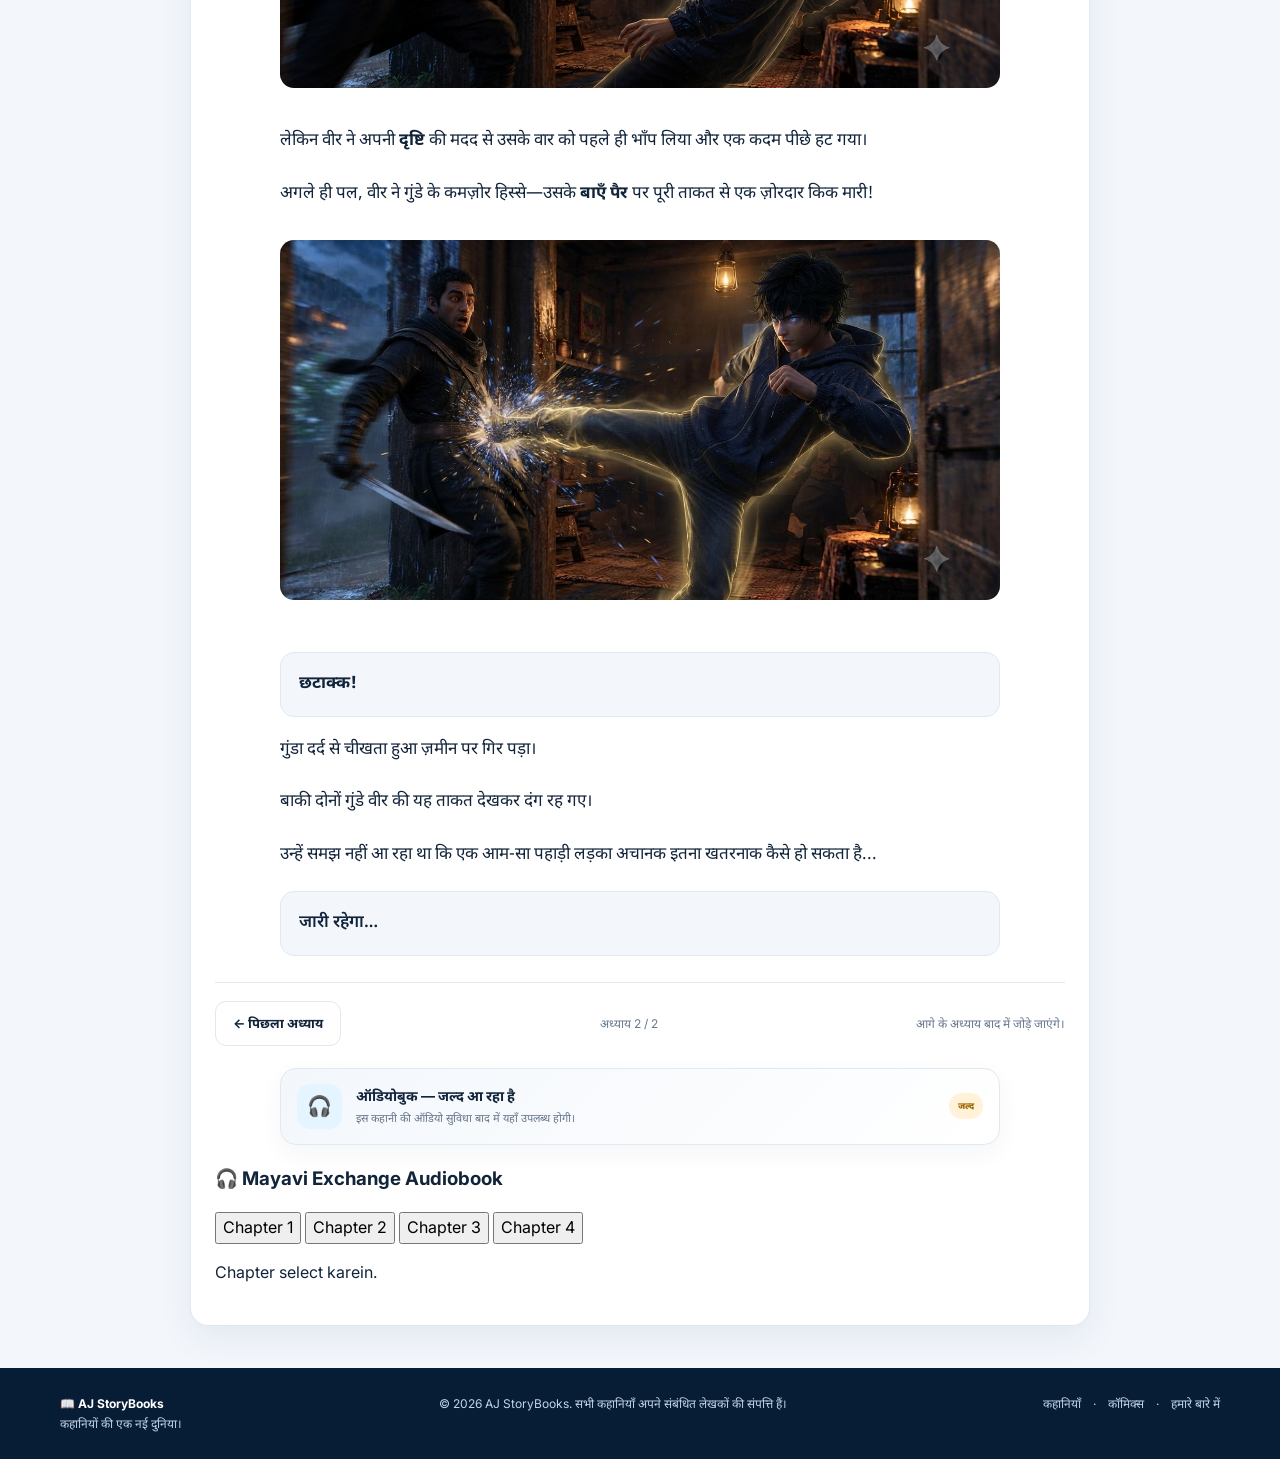
==== commit 232b16bd: "Update mayavi-exchange.html" ====
--- a/stories/mayavi-exchange.html
+++ b/stories/mayavi-exchange.html
@@ -302,6 +302,39 @@
       <div class="audio-copy"><strong>ऑडियोबुक — जल्द आ रहा है</strong><small>इस कहानी की ऑडियो सुविधा बाद में यहाँ उपलब्ध होगी।</small></div>
       <span class="coming-pill">जल्द</span>
     </section>
+
+<!-- =========================================================
+                     YOUTUBE_LINK_CHAPTER_1
+   ========================================================= -->
+    
+<section class="mayavi-audiobook" id="mayaviAudiobook">
+  <h3>🎧 Mayavi Exchange Audiobook</h3>
+
+  <button type="button" data-audio-chapter="1"
+    data-youtube-url="YOUTUBE_LINK_CHAPTER_1">Chapter 1</button>
+
+  <button type="button" data-audio-chapter="2"
+    data-youtube-url="YOUTUBE_LINK_CHAPTER_2">Chapter 2</button>
+
+  <button type="button" data-audio-chapter="3"
+    data-youtube-url="YOUTUBE_LINK_CHAPTER_3">Chapter 3</button>
+
+  <button type="button" data-audio-chapter="4"
+    data-youtube-url="YOUTUBE_LINK_CHAPTER_4">Chapter 4</button>
+
+  <p id="mayaviAudioStatus">Chapter select karein.</p>
+
+  <div id="mayaviAudioPlayer" hidden>
+    <iframe id="mayaviYoutubeFrame"
+      title="Mayavi Exchange Audiobook"
+      width="100%" height="315"
+      src="about:blank"
+      allow="autoplay; encrypted-media; picture-in-picture"
+      allowfullscreen></iframe>
+  </div>
+</section>
+
+    
   </template>
 
   <script src="../js/app.js"></script>
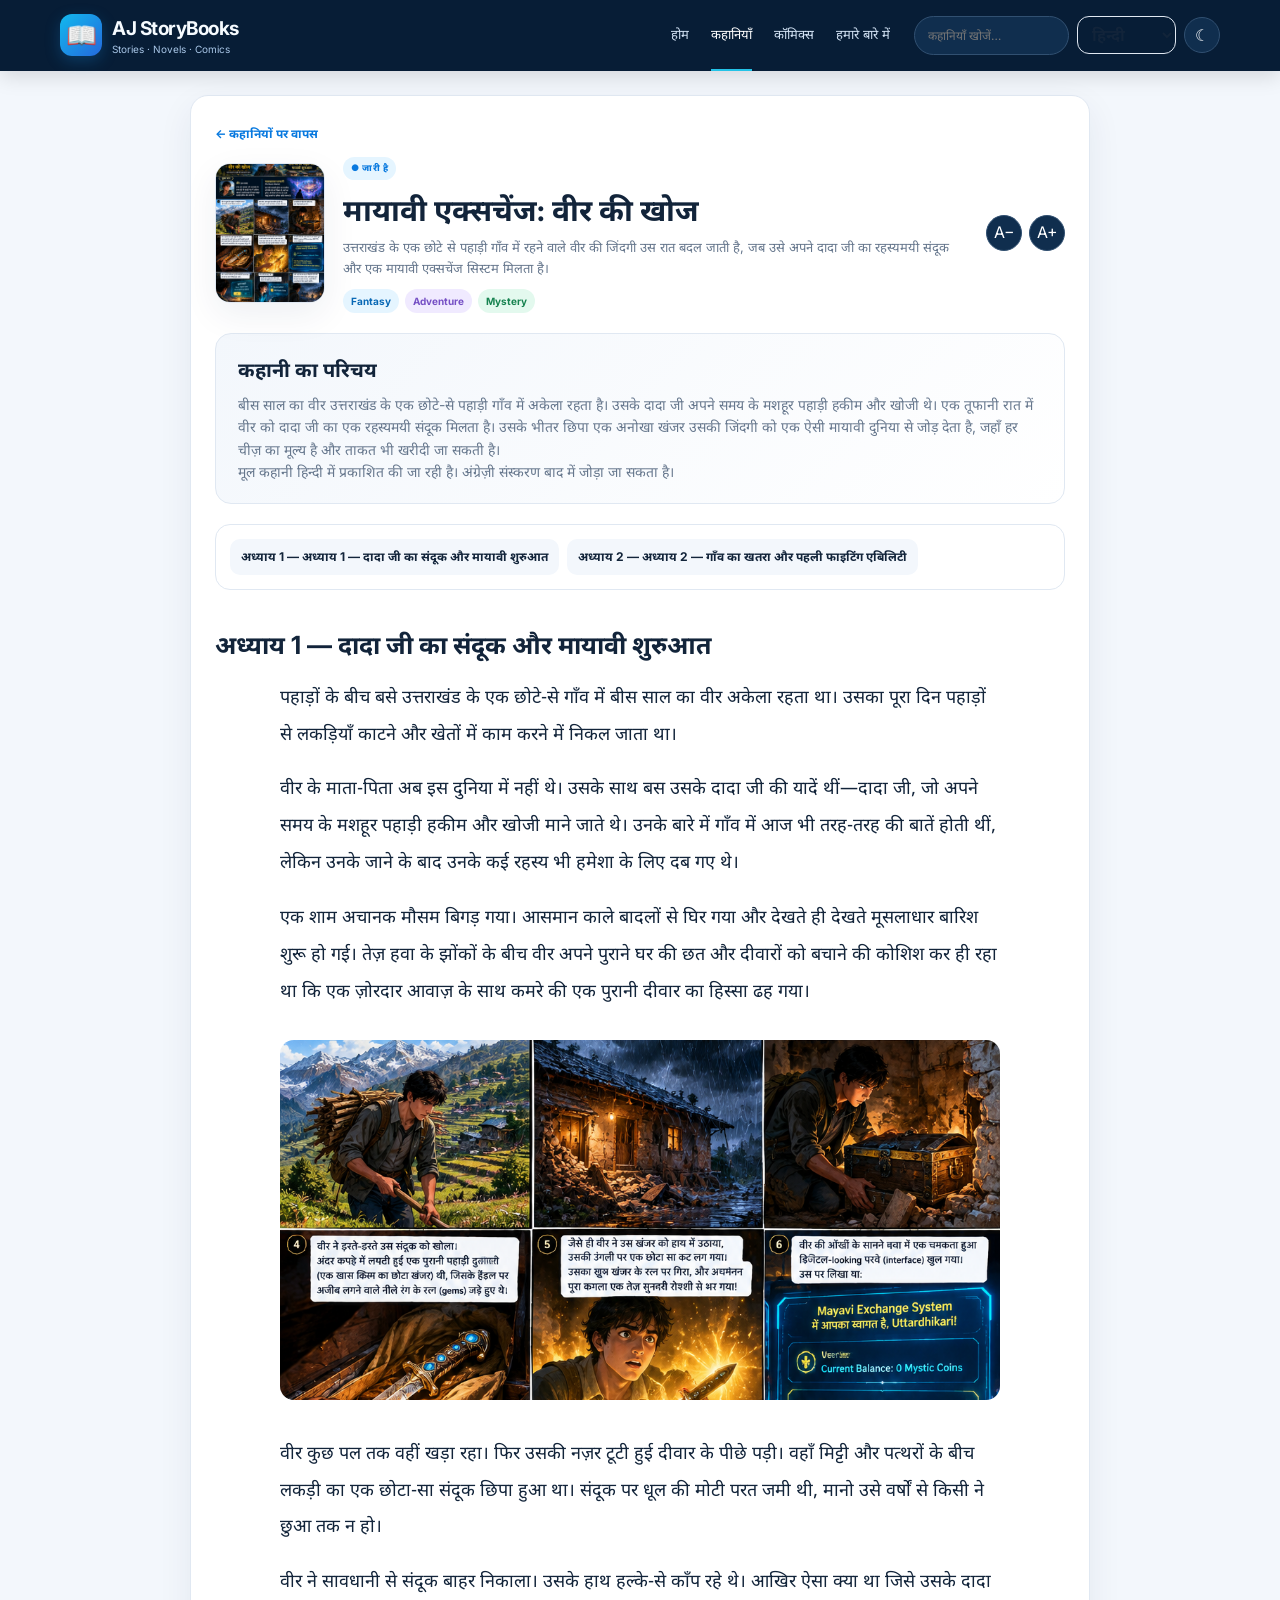
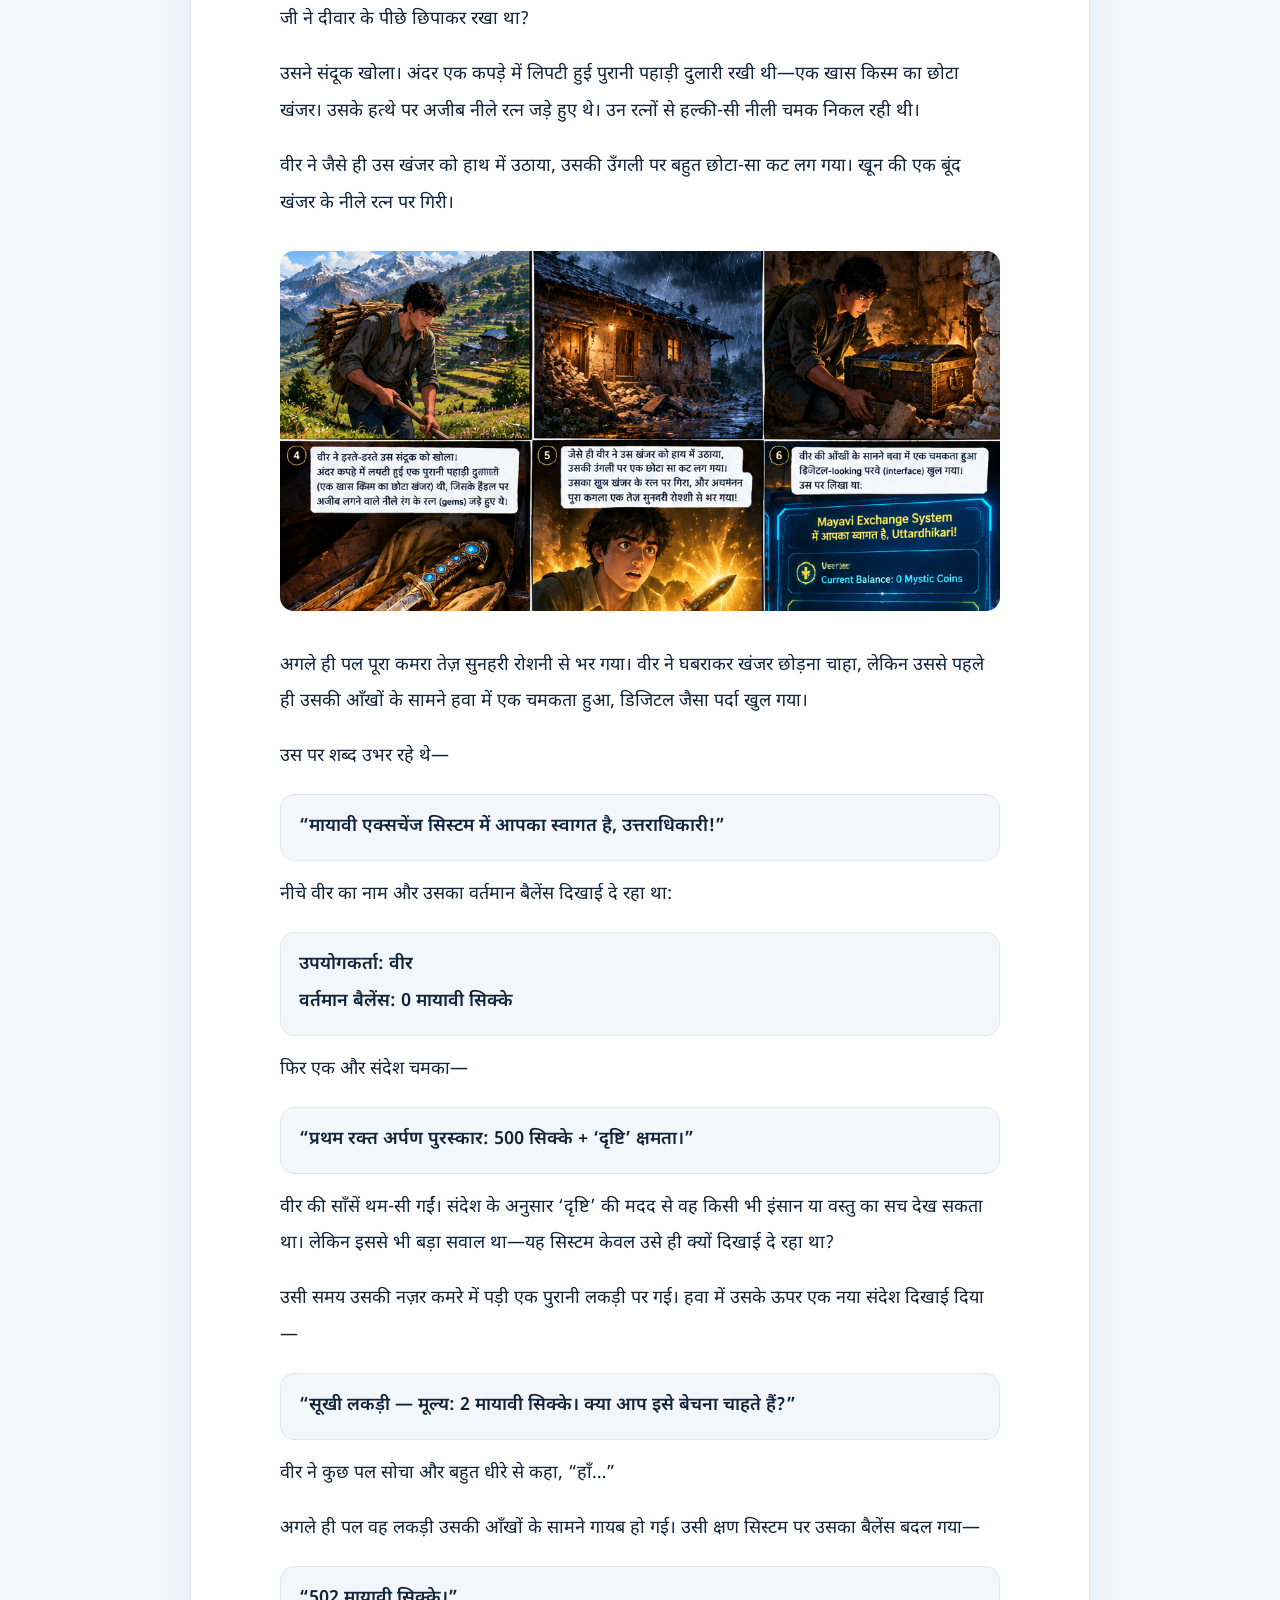
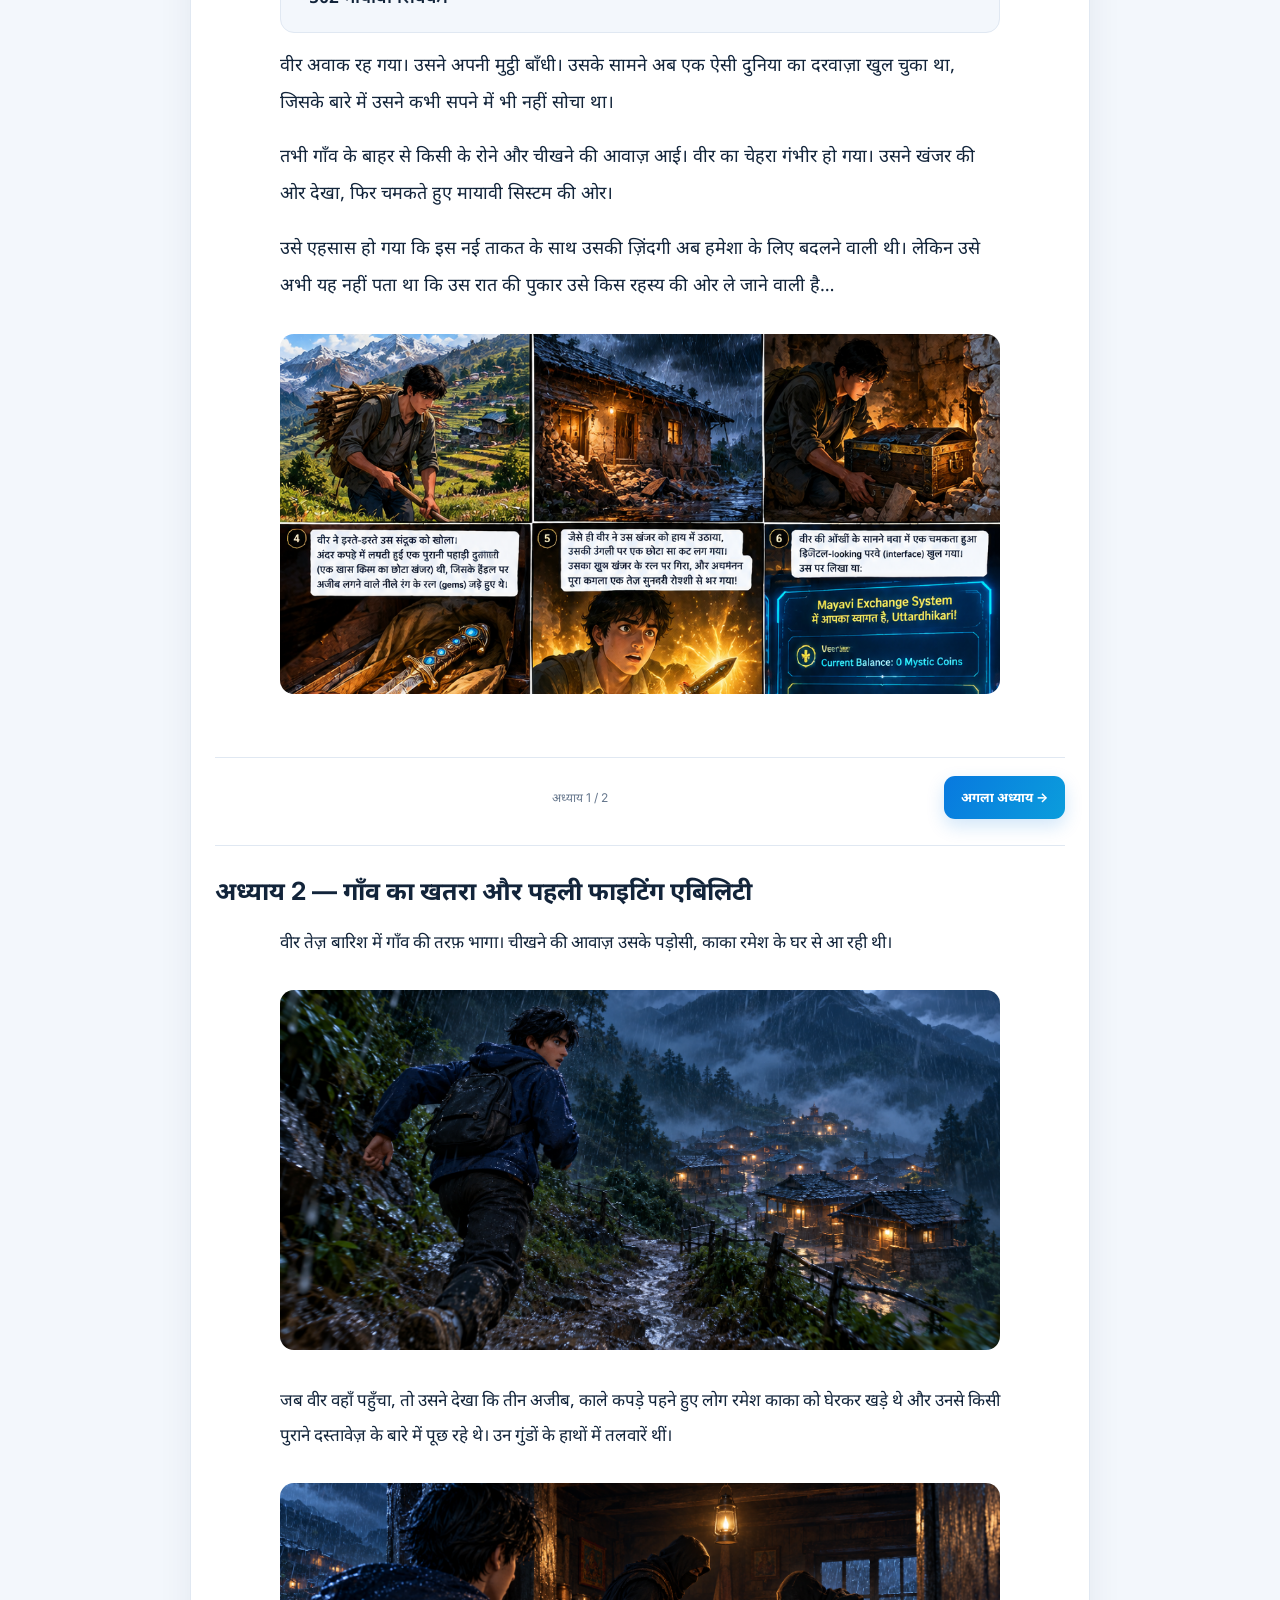
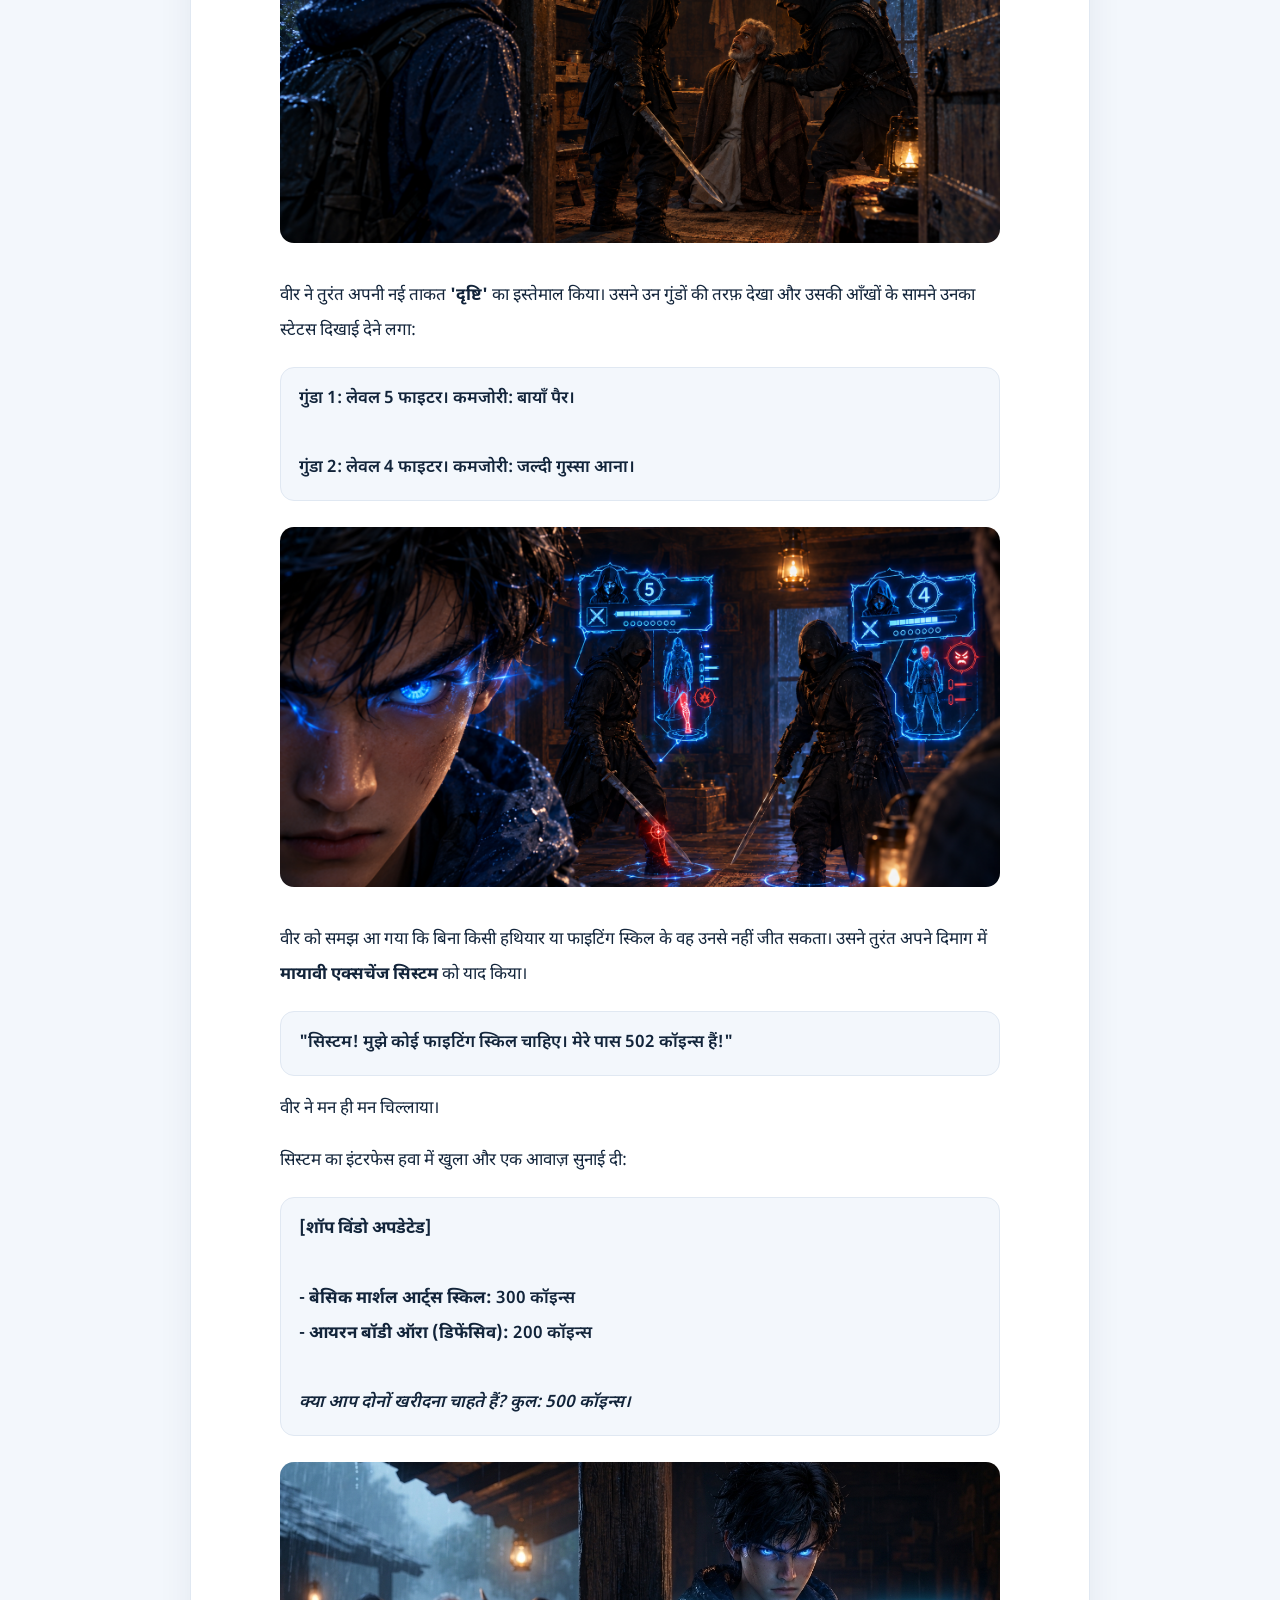
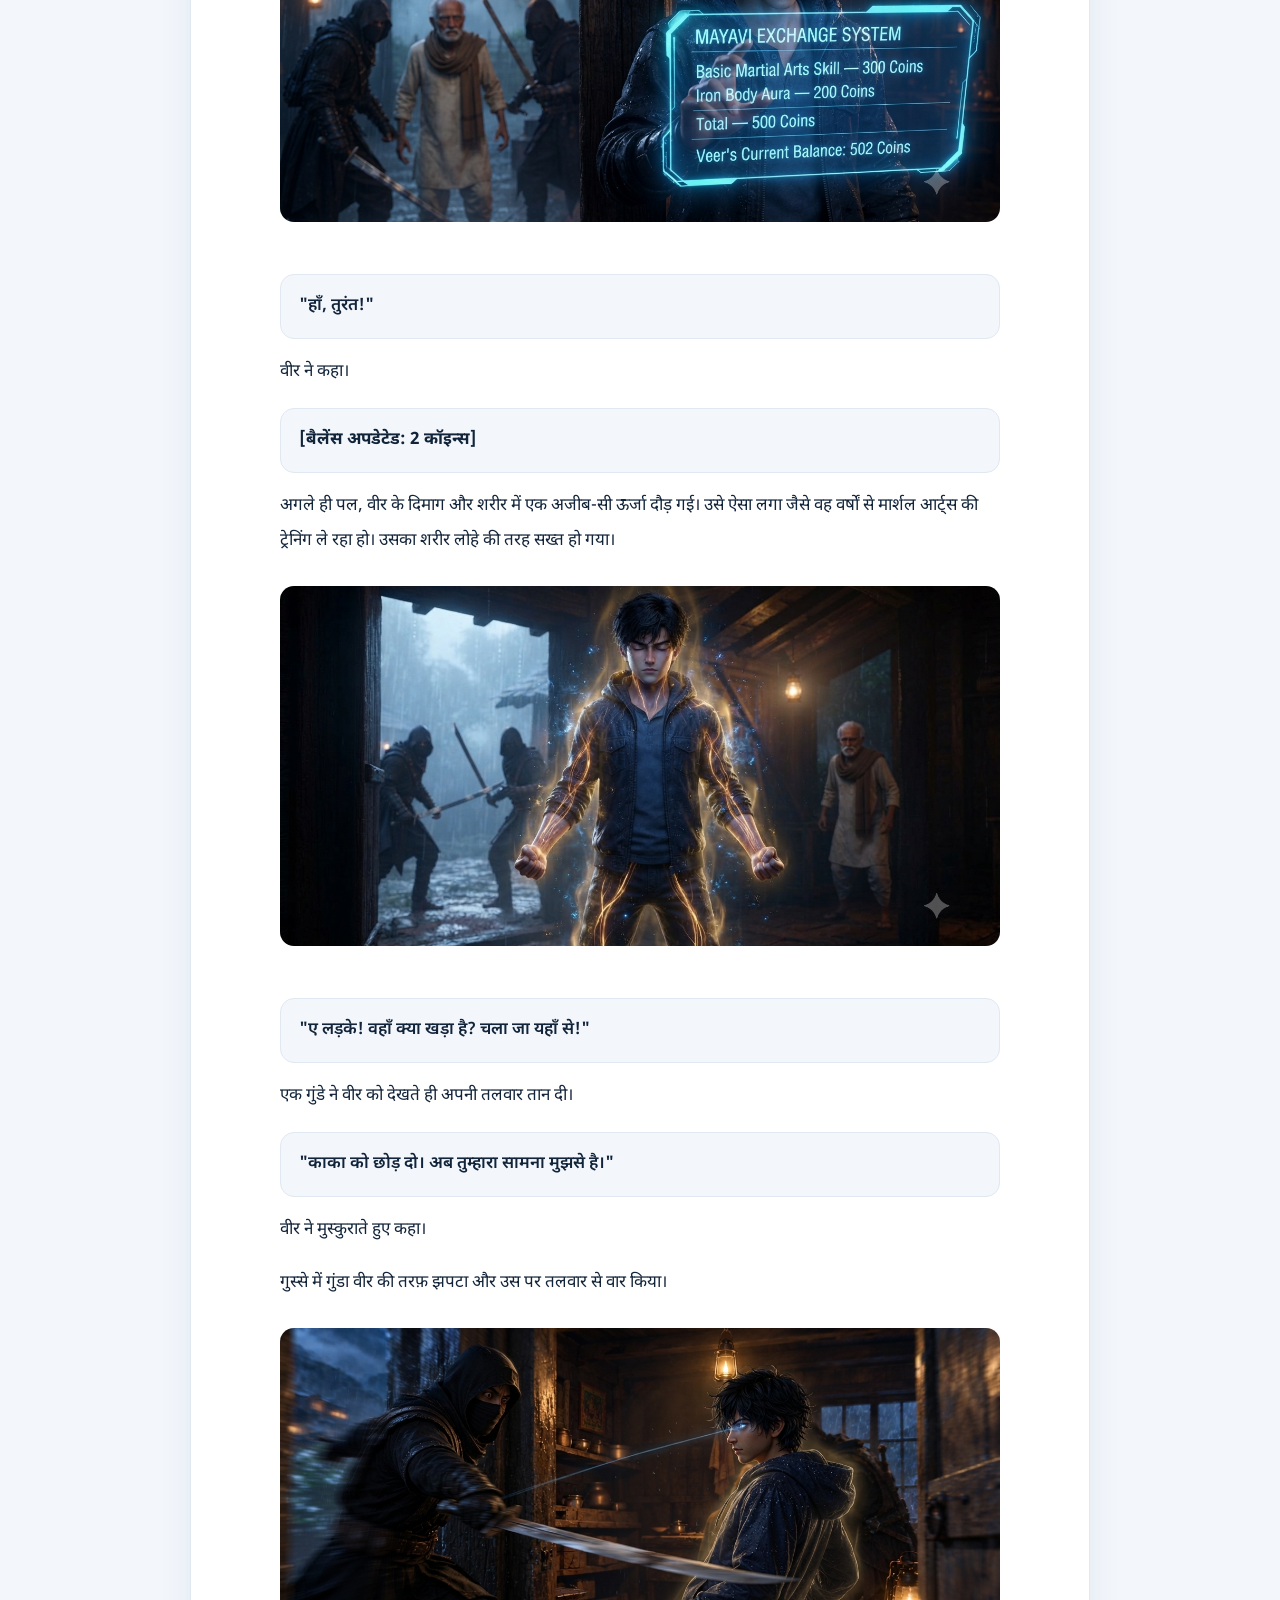
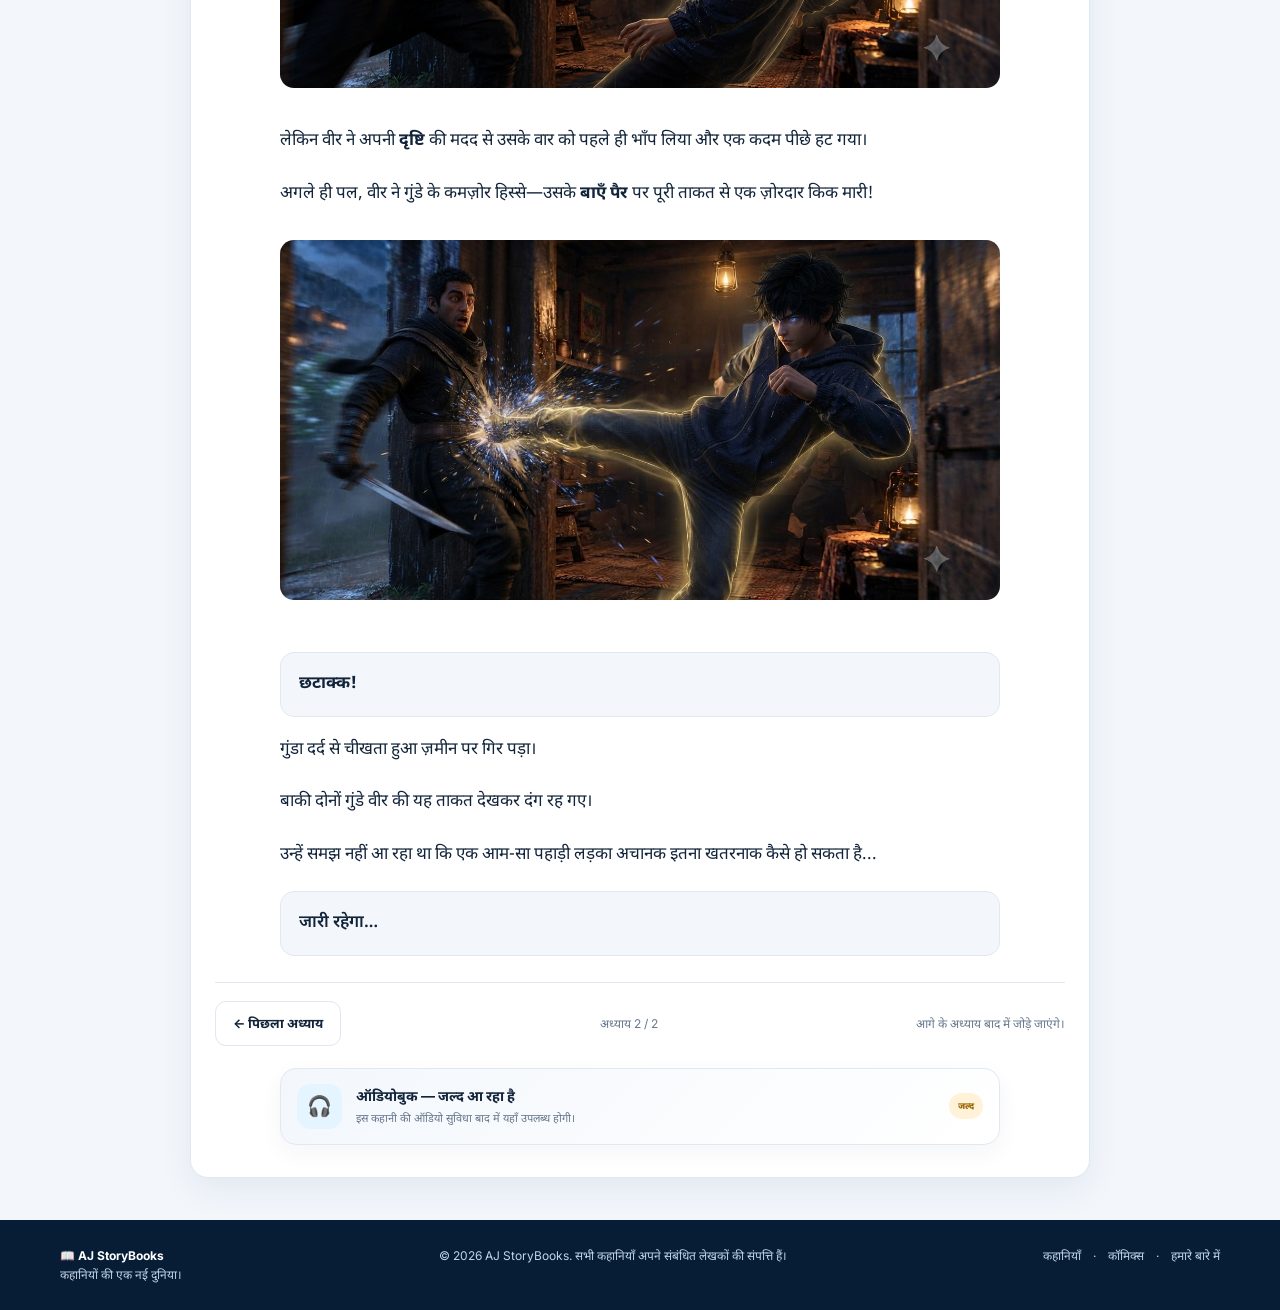
==== commit b7007a3f: "Update mayavi-exchange.html" ====
--- a/stories/mayavi-exchange.html
+++ b/stories/mayavi-exchange.html
@@ -302,39 +302,6 @@
       <div class="audio-copy"><strong>ऑडियोबुक — जल्द आ रहा है</strong><small>इस कहानी की ऑडियो सुविधा बाद में यहाँ उपलब्ध होगी।</small></div>
       <span class="coming-pill">जल्द</span>
     </section>
-
-<!-- =========================================================
-                     YOUTUBE_LINK_CHAPTER_1
-   ========================================================= -->
-    
-<section class="mayavi-audiobook" id="mayaviAudiobook">
-  <h3>🎧 Mayavi Exchange Audiobook</h3>
-
-  <button type="button" data-audio-chapter="1"
-    data-youtube-url="YOUTUBE_LINK_CHAPTER_1">Chapter 1</button>
-
-  <button type="button" data-audio-chapter="2"
-    data-youtube-url="YOUTUBE_LINK_CHAPTER_2">Chapter 2</button>
-
-  <button type="button" data-audio-chapter="3"
-    data-youtube-url="YOUTUBE_LINK_CHAPTER_3">Chapter 3</button>
-
-  <button type="button" data-audio-chapter="4"
-    data-youtube-url="YOUTUBE_LINK_CHAPTER_4">Chapter 4</button>
-
-  <p id="mayaviAudioStatus">Chapter select karein.</p>
-
-  <div id="mayaviAudioPlayer" hidden>
-    <iframe id="mayaviYoutubeFrame"
-      title="Mayavi Exchange Audiobook"
-      width="100%" height="315"
-      src="about:blank"
-      allow="autoplay; encrypted-media; picture-in-picture"
-      allowfullscreen></iframe>
-  </div>
-</section>
-
-    
   </template>
 
   <script src="../js/app.js"></script>
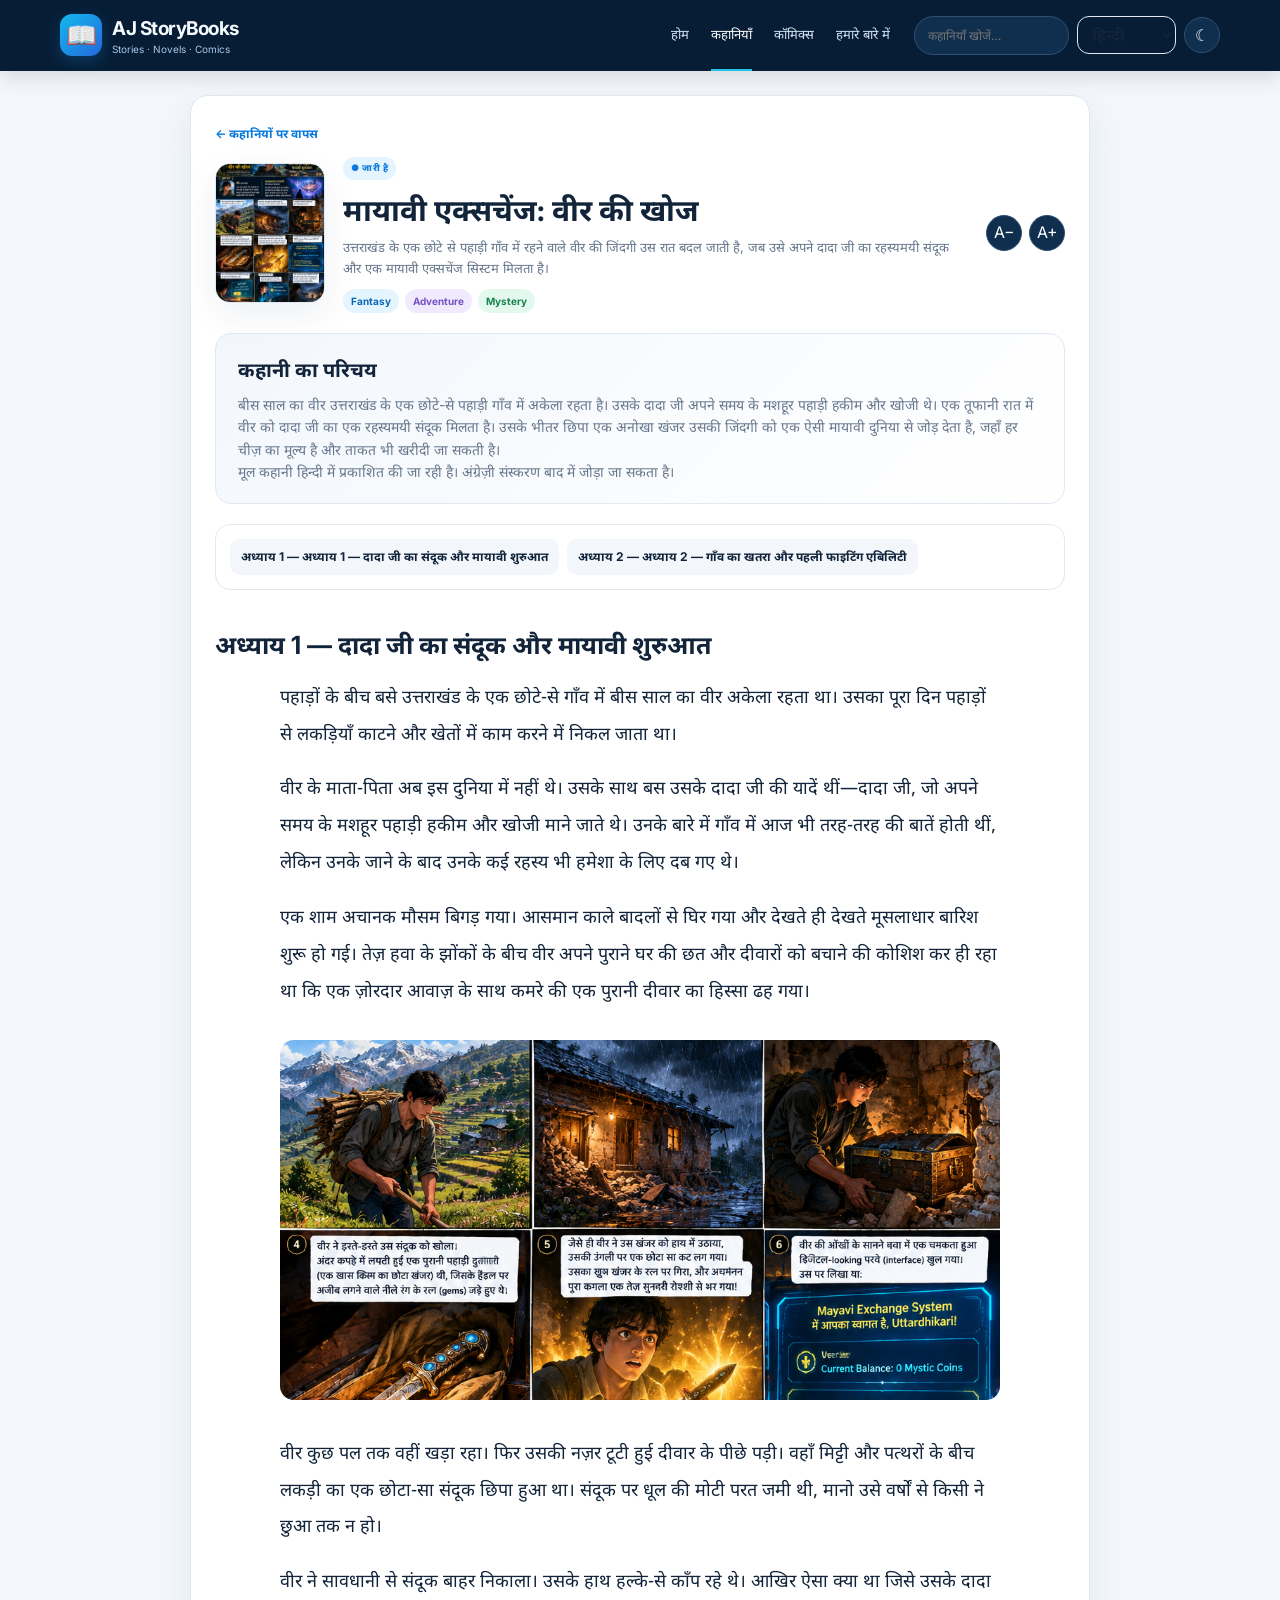
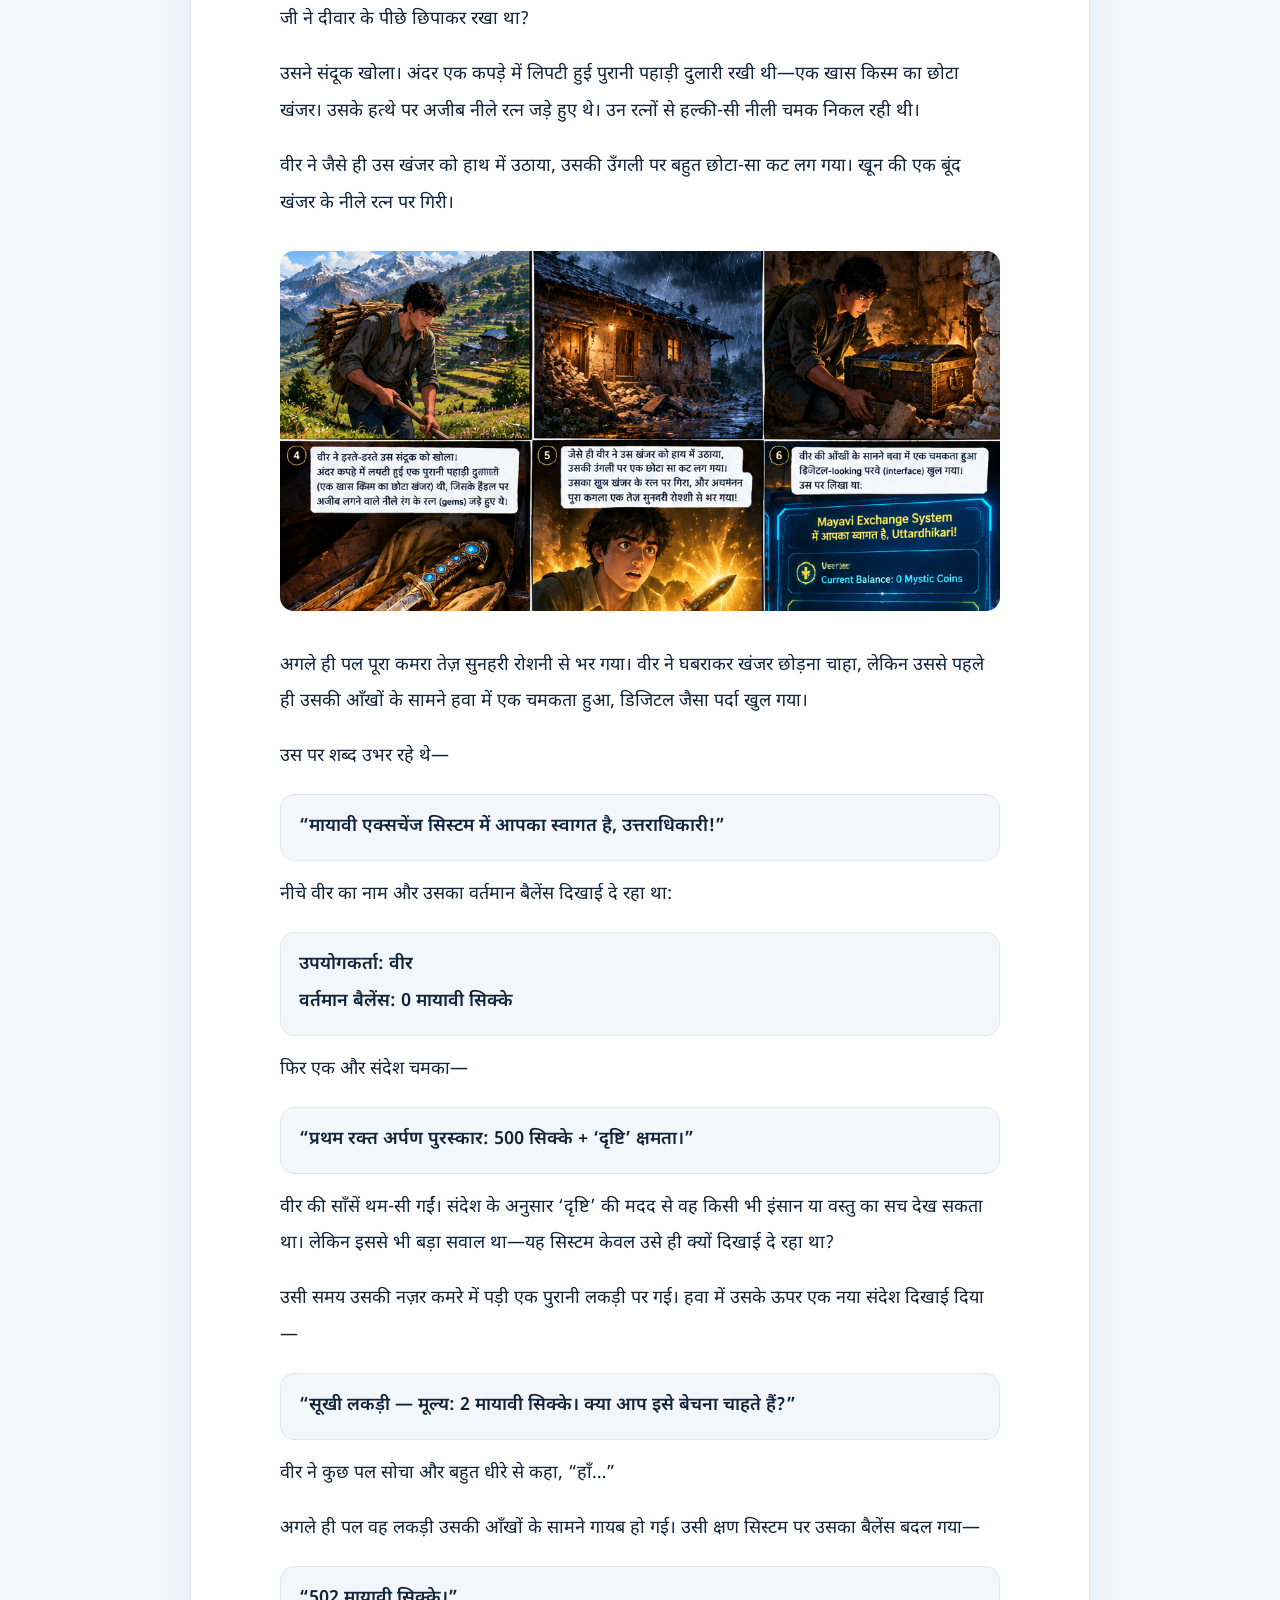
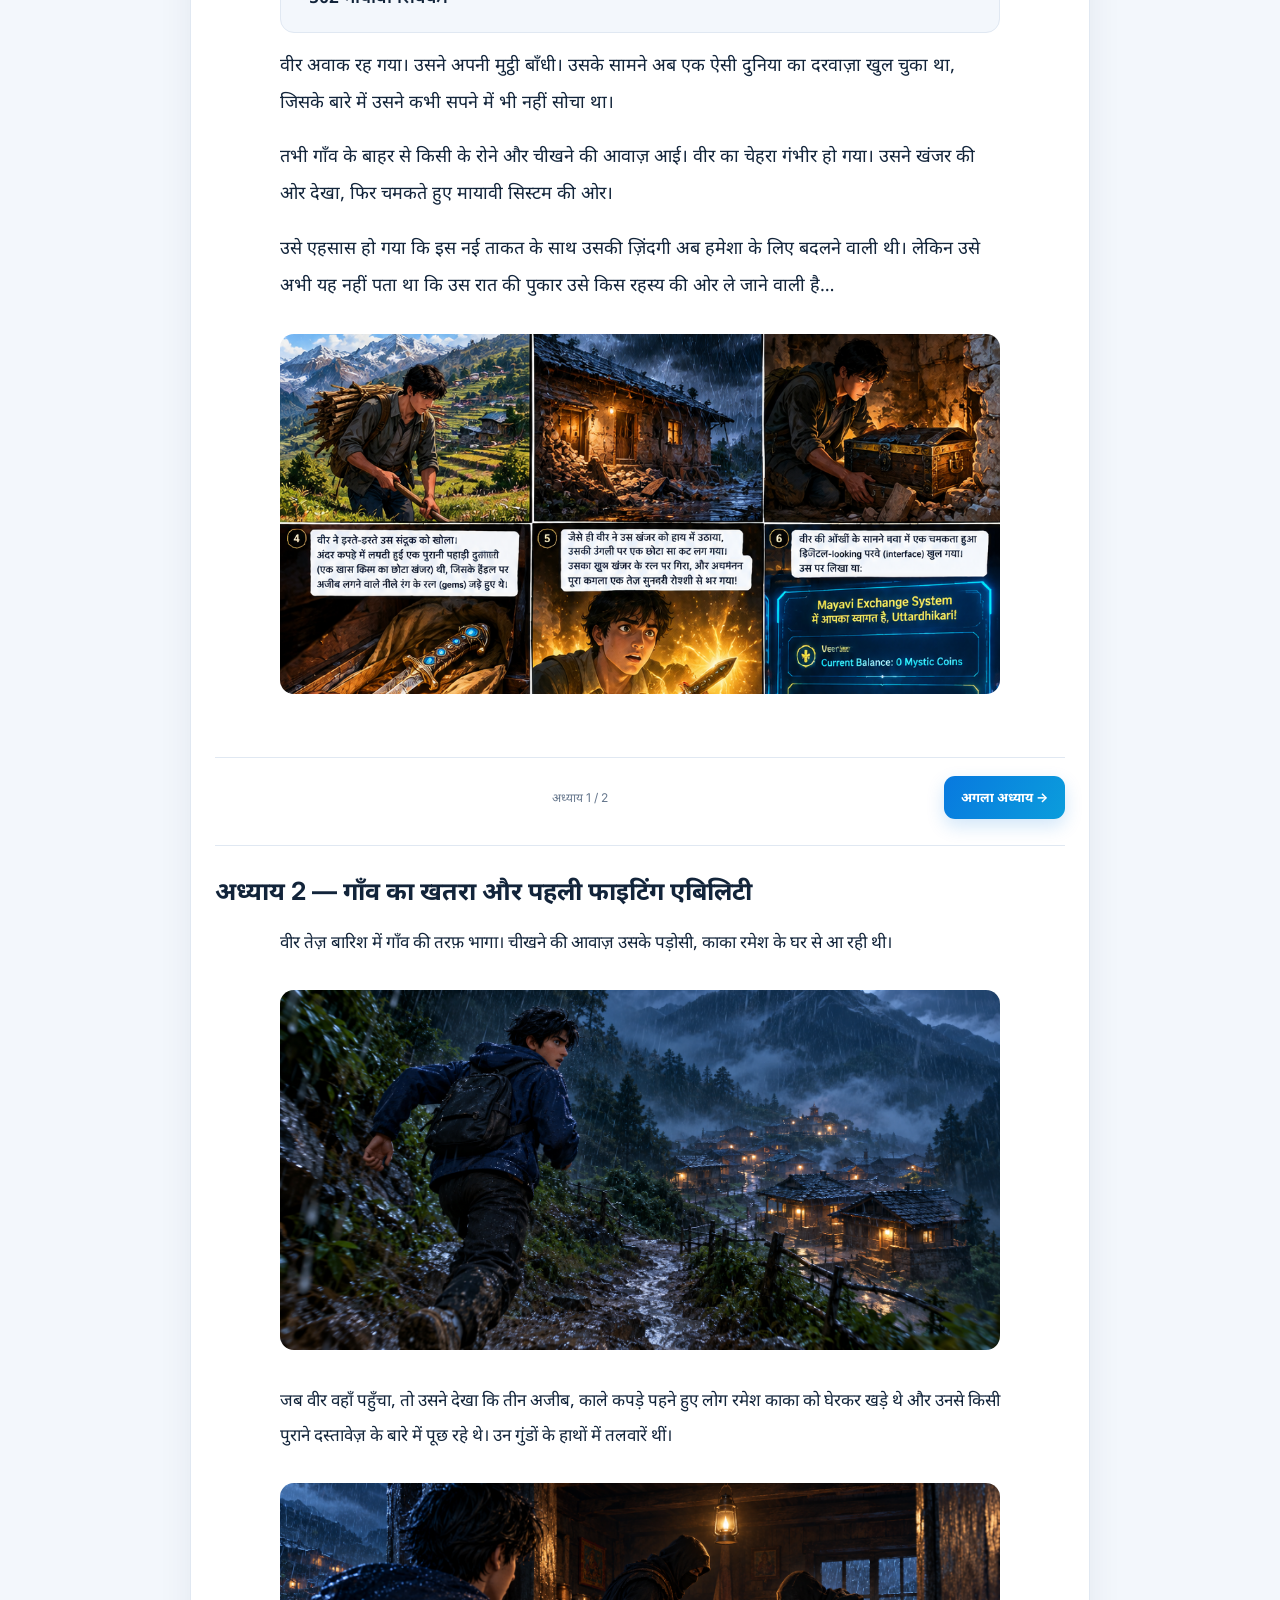
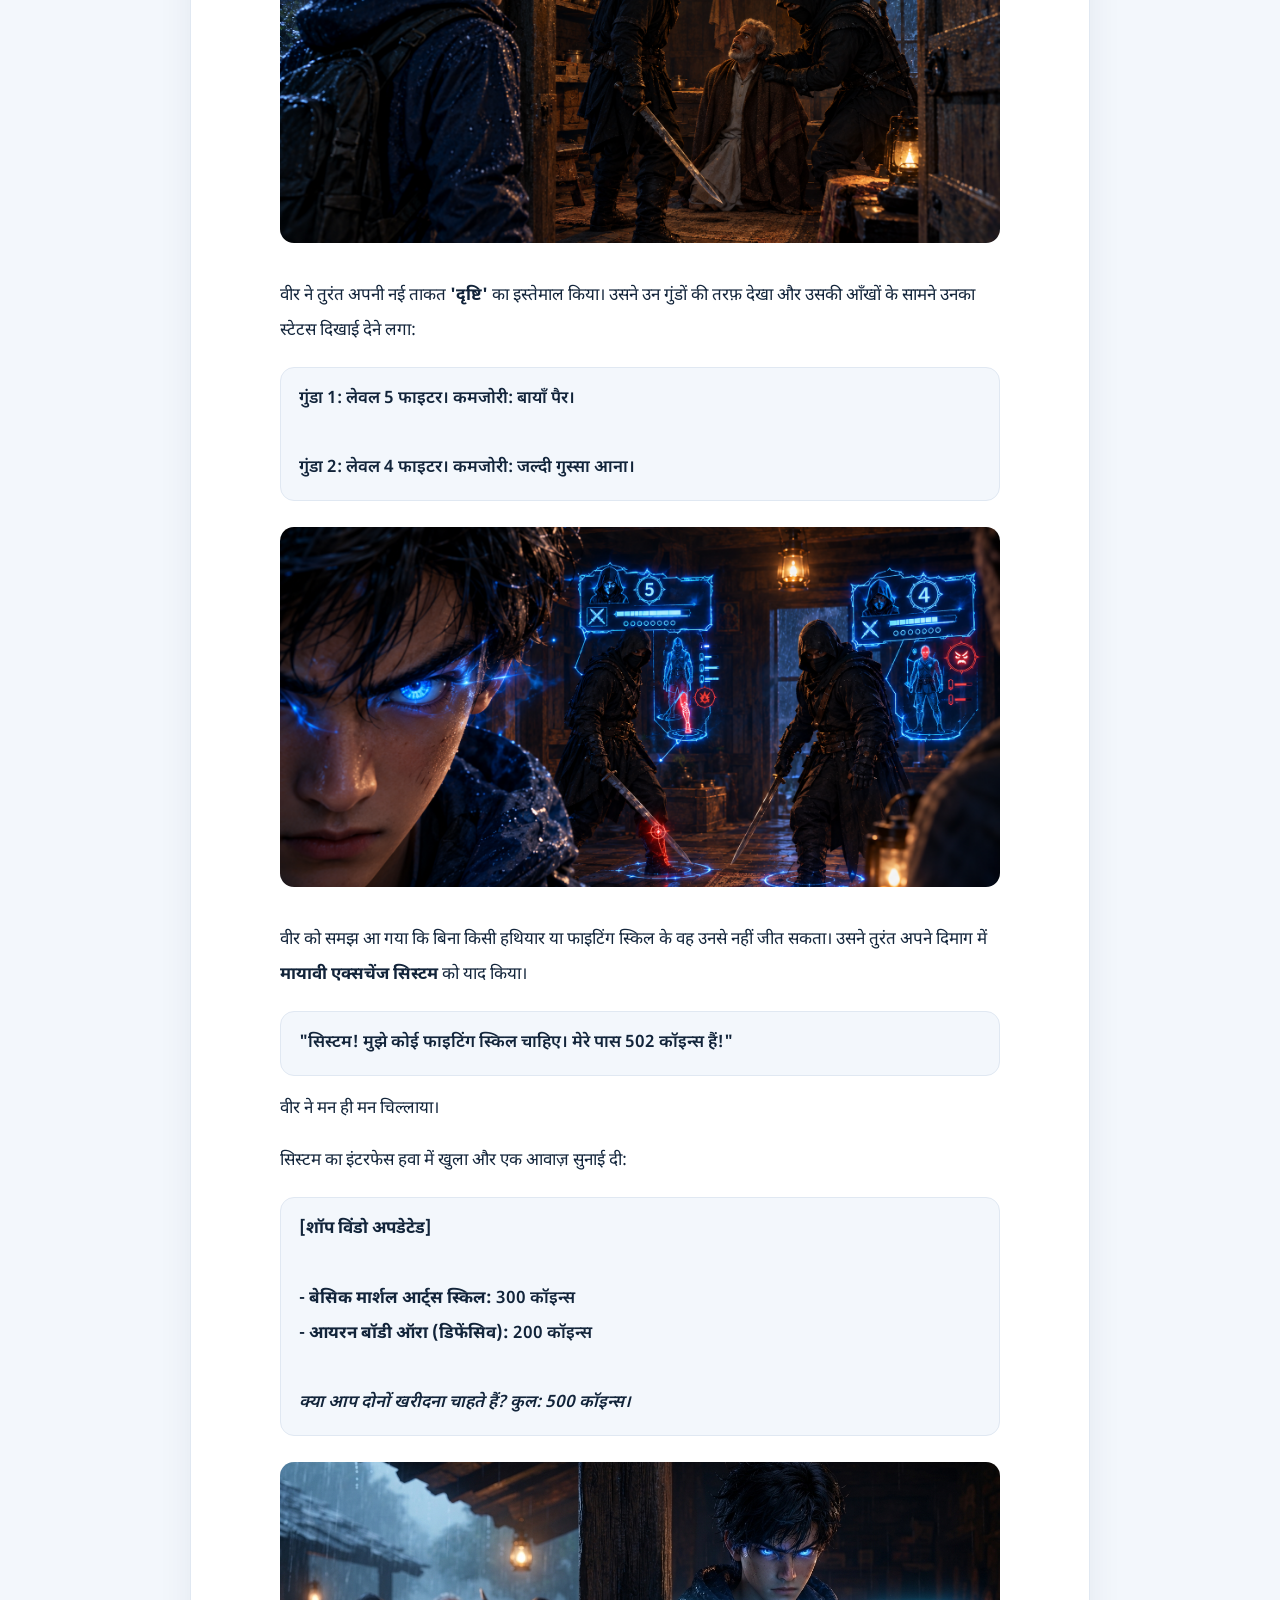
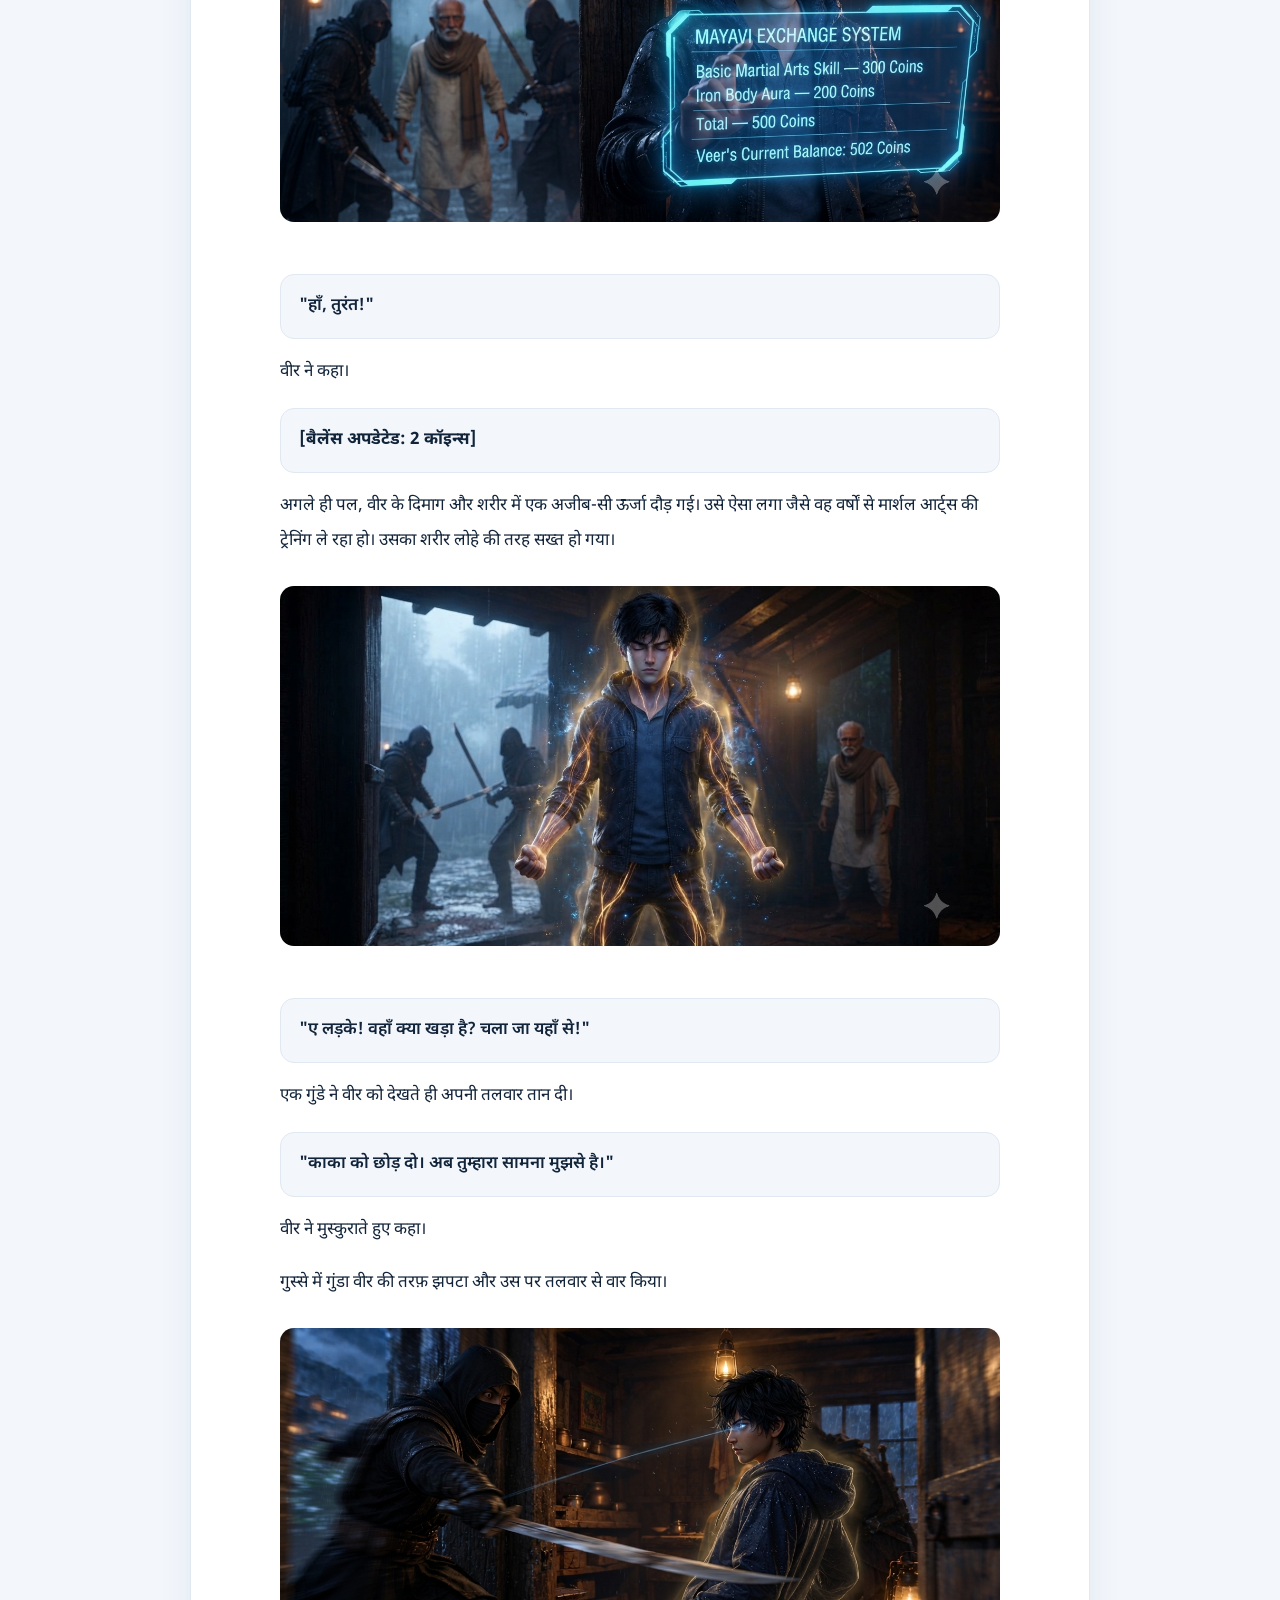
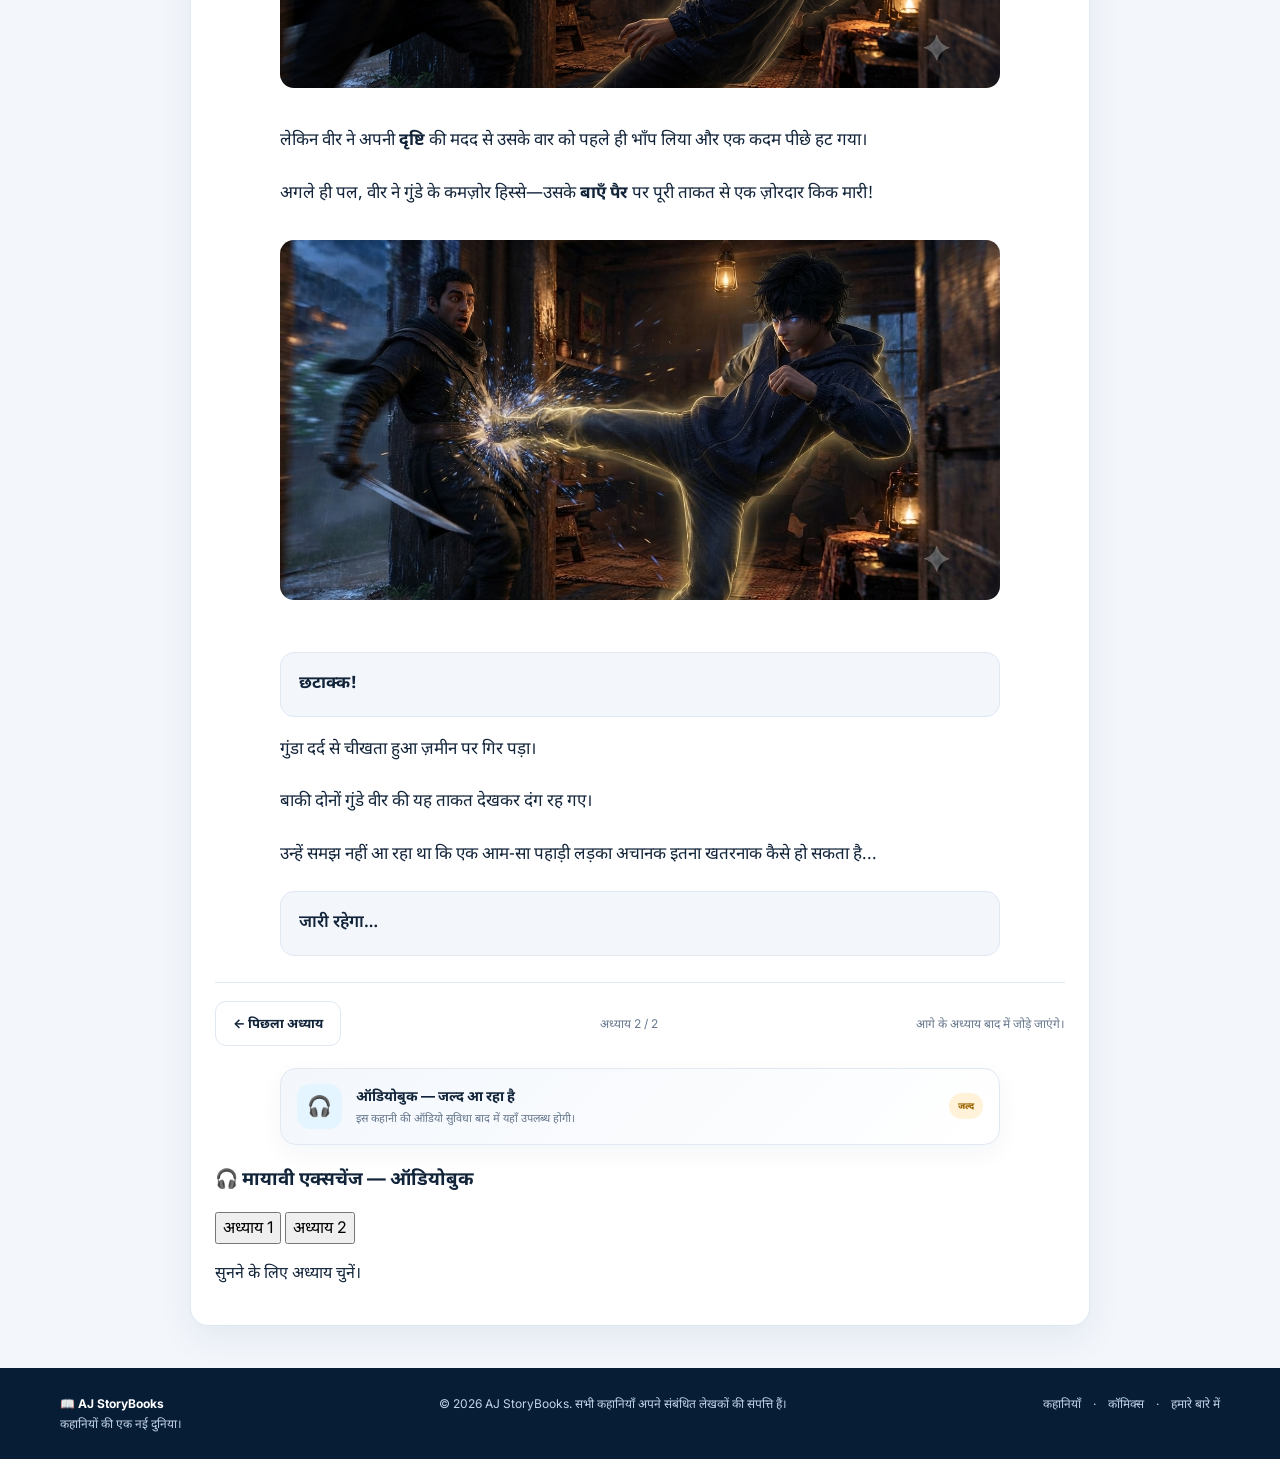
==== commit b62333a4: "Update mayavi-exchange.html" ====
--- a/stories/mayavi-exchange.html
+++ b/stories/mayavi-exchange.html
@@ -302,6 +302,32 @@
       <div class="audio-copy"><strong>ऑडियोबुक — जल्द आ रहा है</strong><small>इस कहानी की ऑडियो सुविधा बाद में यहाँ उपलब्ध होगी।</small></div>
       <span class="coming-pill">जल्द</span>
     </section>
+
+    <!-- =========================================================
+                YOUTUBE_LINK_CHAPTER
+   ========================================================= -->
+    <section class="mayavi-audiobook" id="mayaviAudiobook">
+      <h3>🎧 मायावी एक्सचेंज — ऑडियोबुक</h3>
+
+      <button type="button" data-audio-chapter="1"
+        data-youtube-url="CHAPTER_1_YOUTUBE_LINK">अध्याय 1</button>
+
+      <button type="button" data-audio-chapter="2"
+        data-youtube-url="CHAPTER_2_YOUTUBE_LINK">अध्याय 2</button>
+
+      <p id="mayaviAudioStatus">सुनने के लिए अध्याय चुनें।</p>
+
+      <div id="mayaviAudioPlayer" hidden>
+        <iframe id="mayaviYoutubeFrame"
+          title="मायावी एक्सचेंज ऑडियोबुक"
+          width="100%"
+          height="315"
+          src="about:blank"
+          allow="autoplay; encrypted-media; picture-in-picture"
+          allowfullscreen></iframe>
+      </div>
+    </section>
+
   </template>
 
   <script src="../js/app.js"></script>
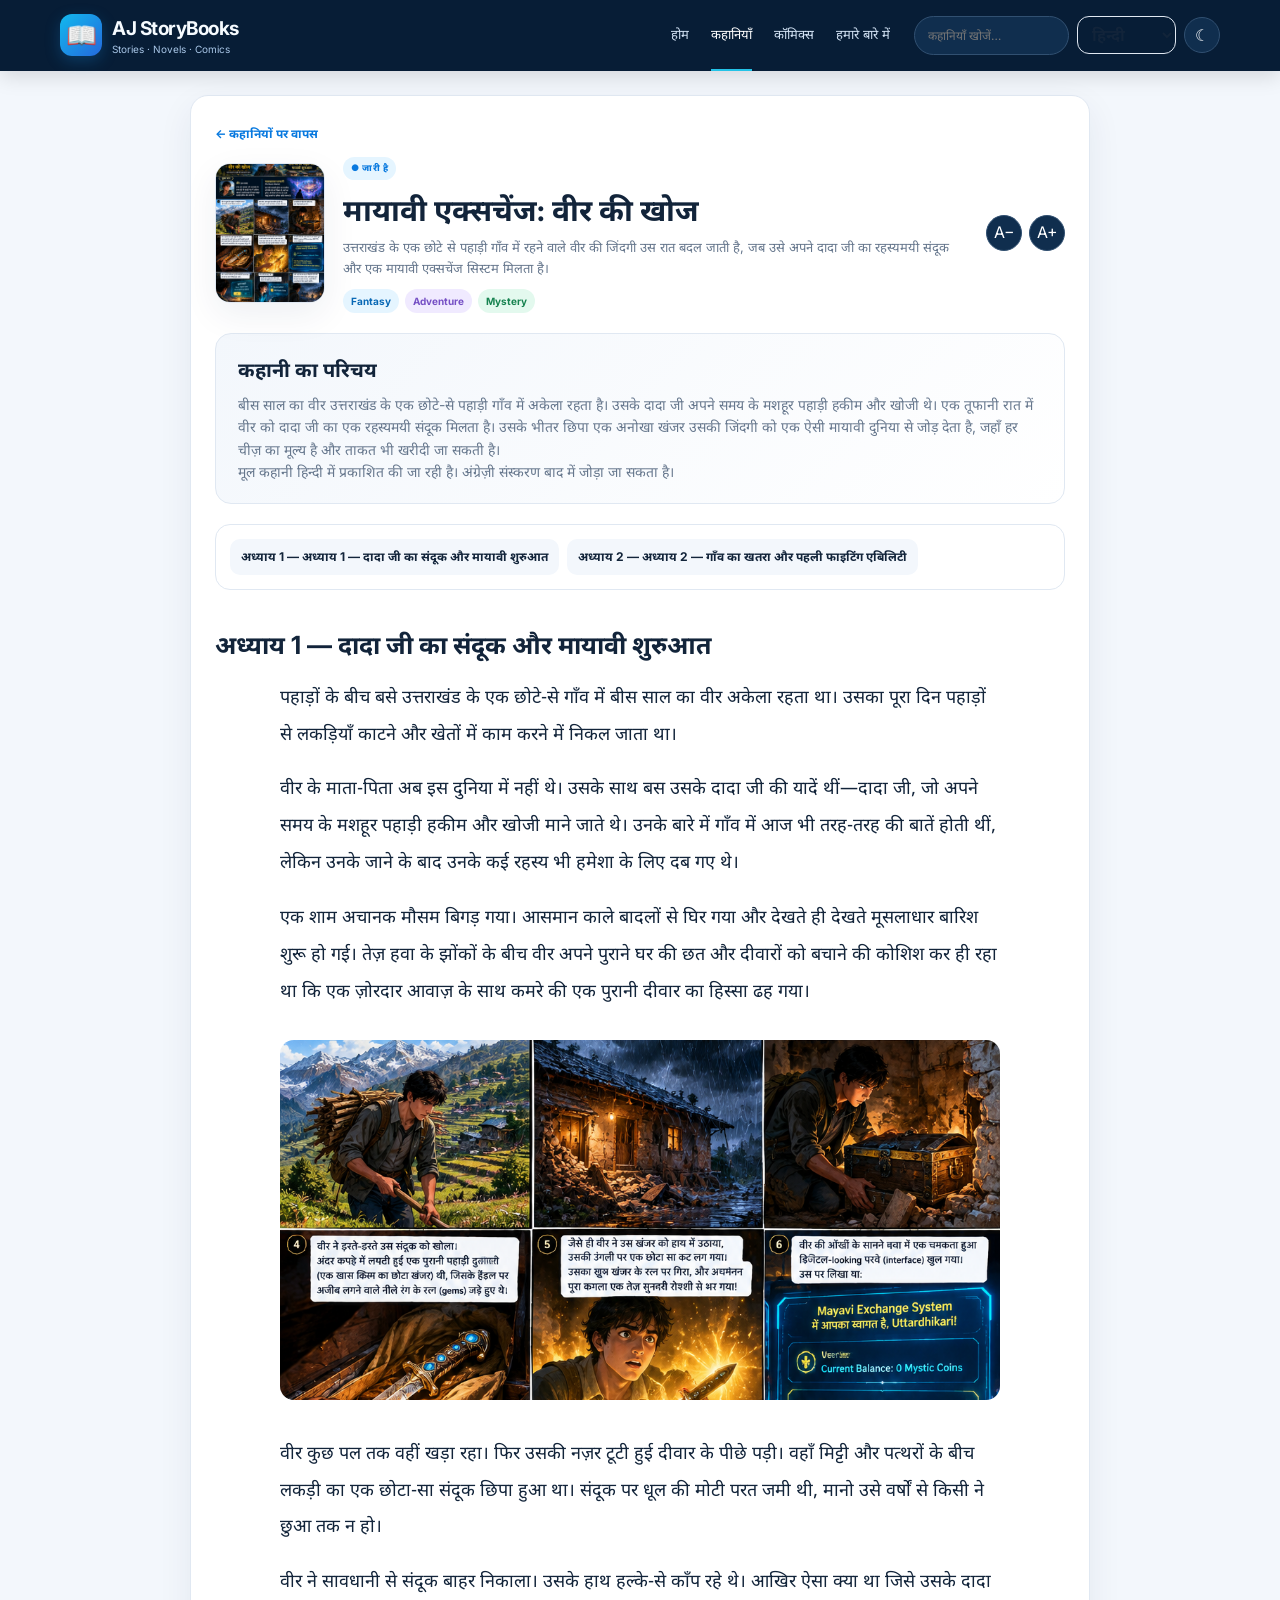
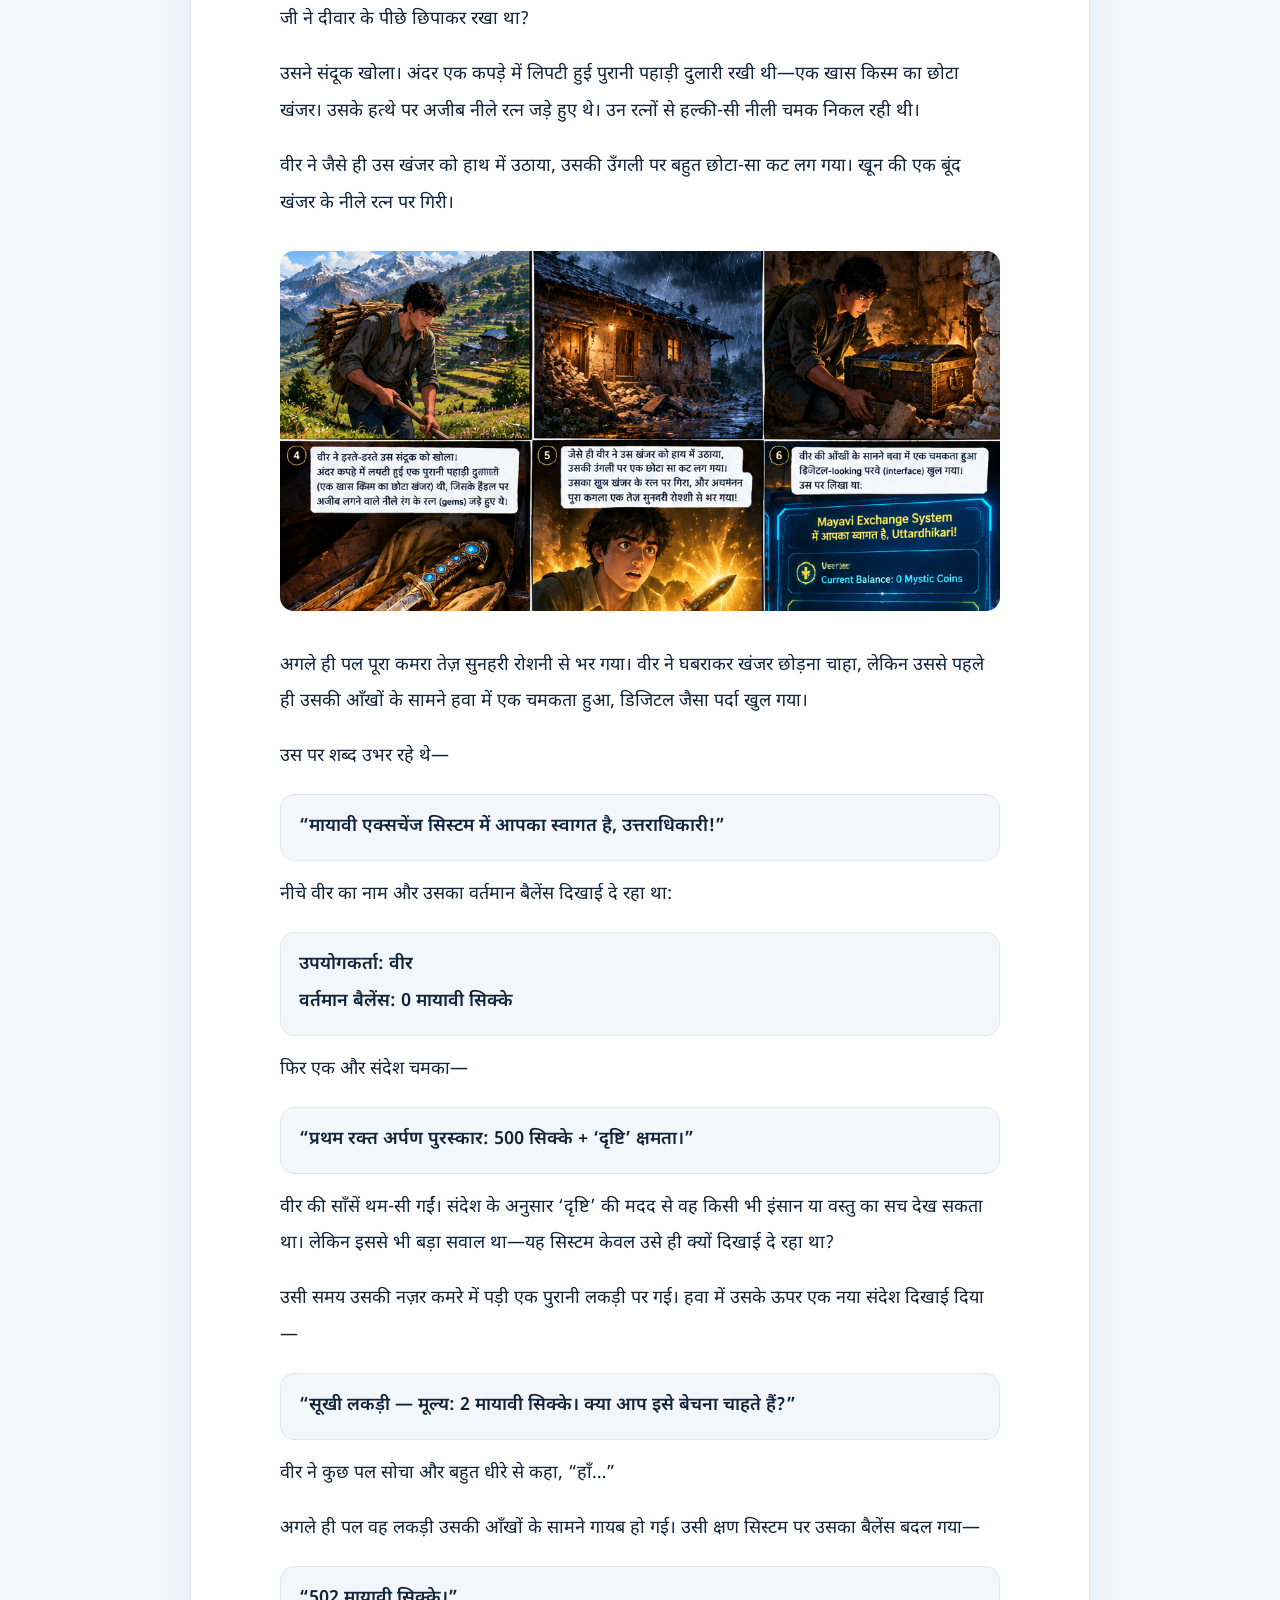
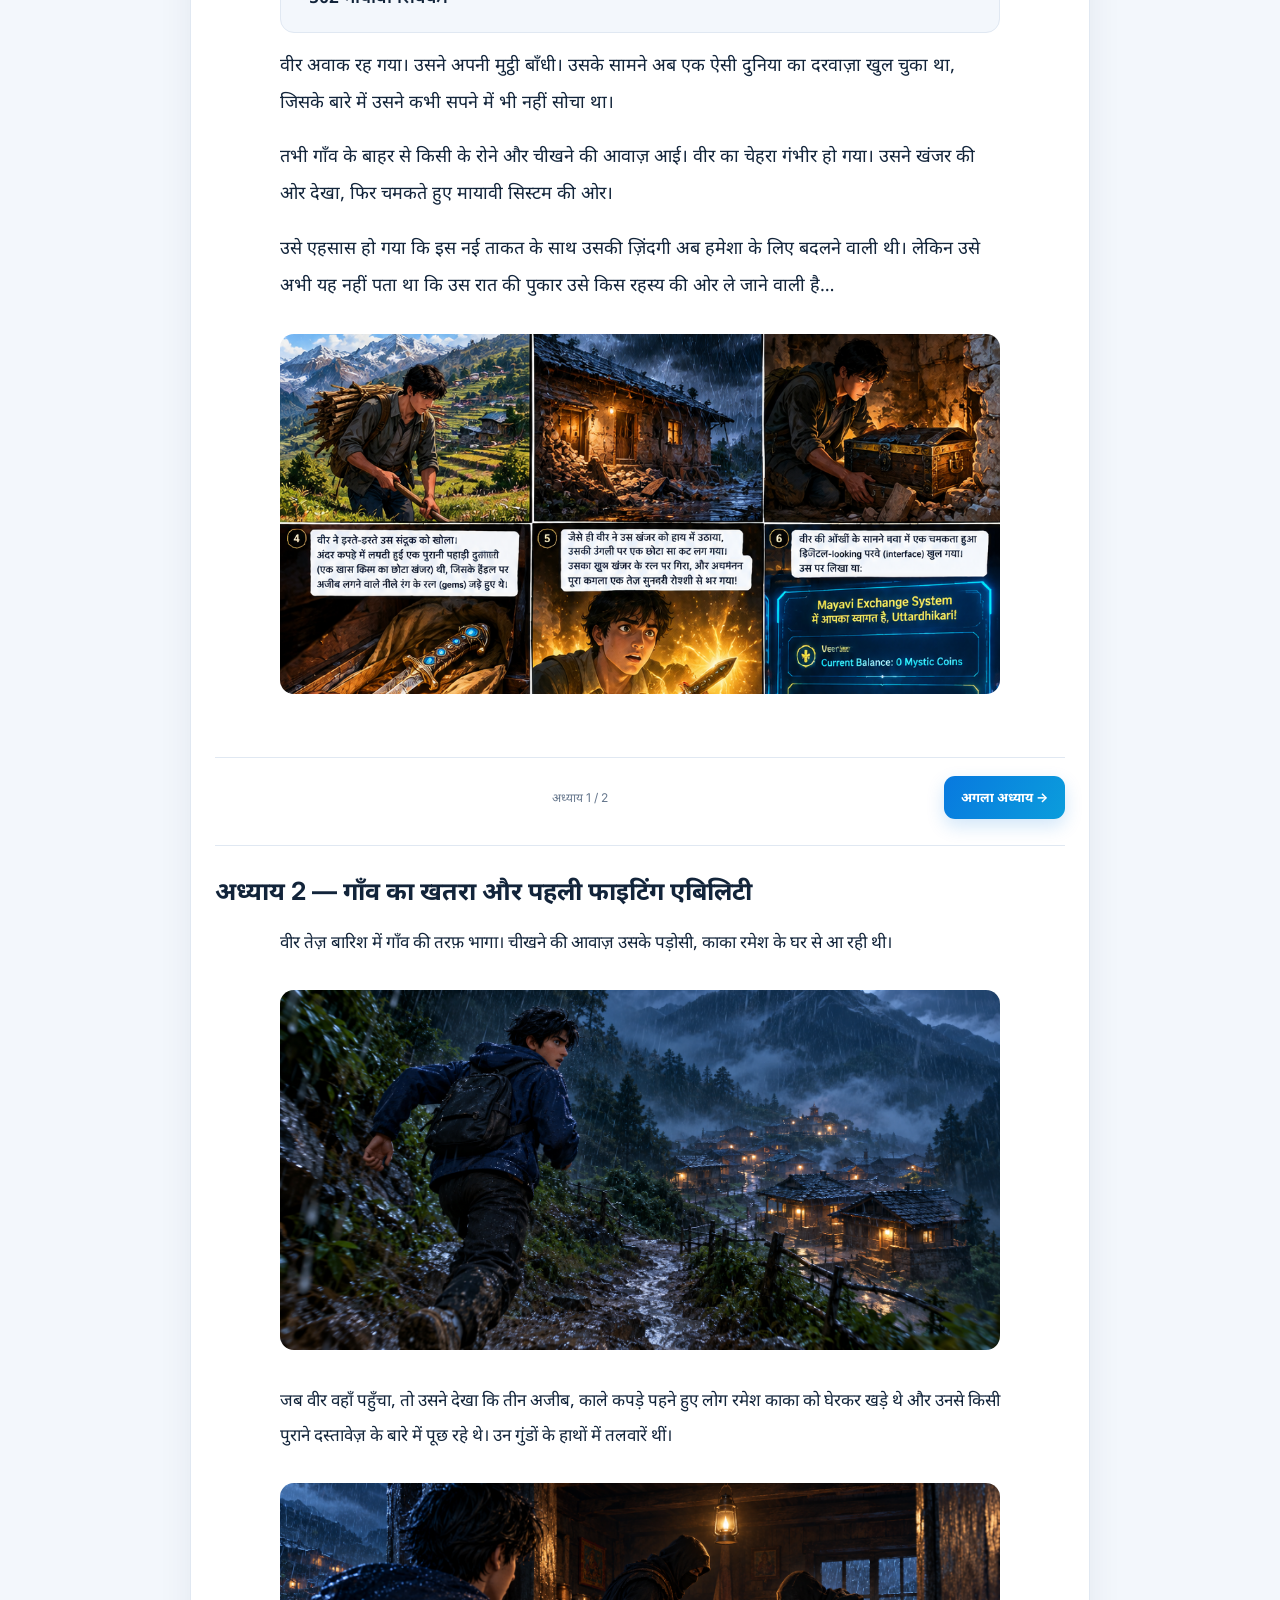
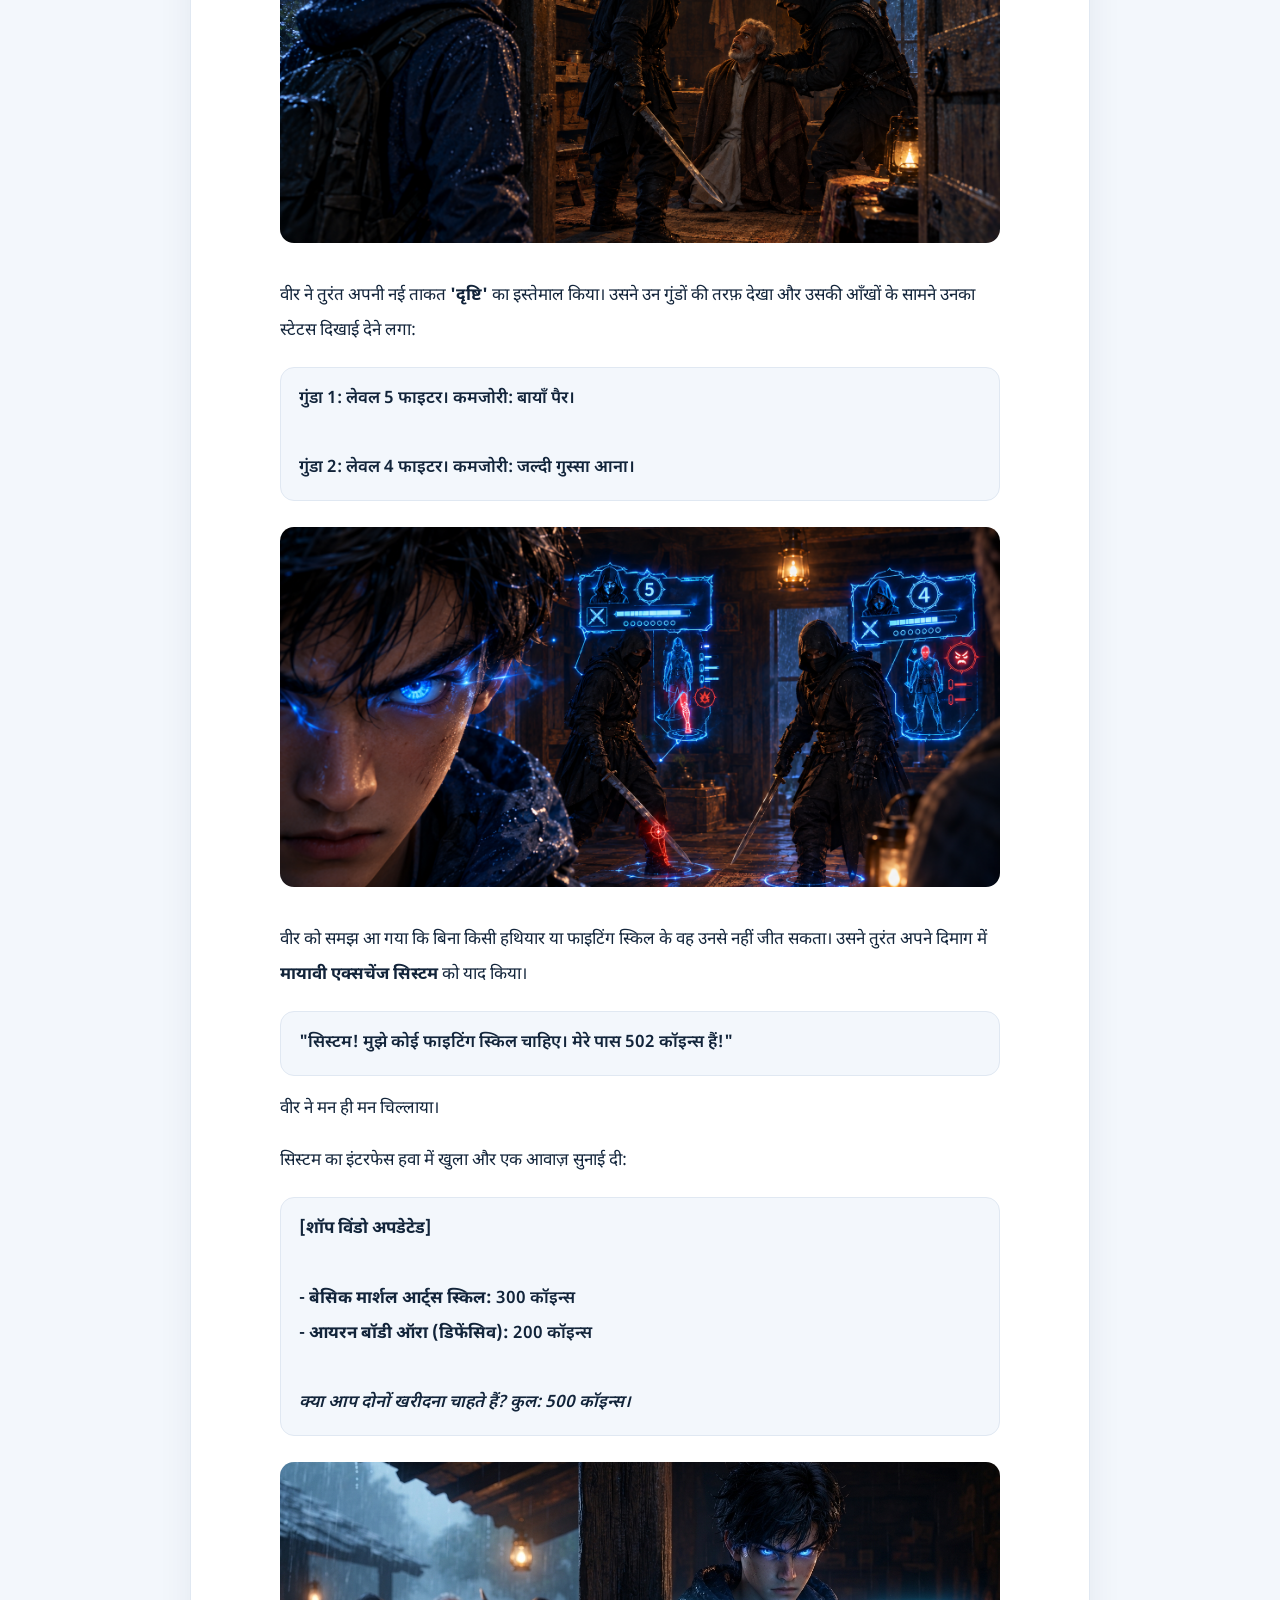
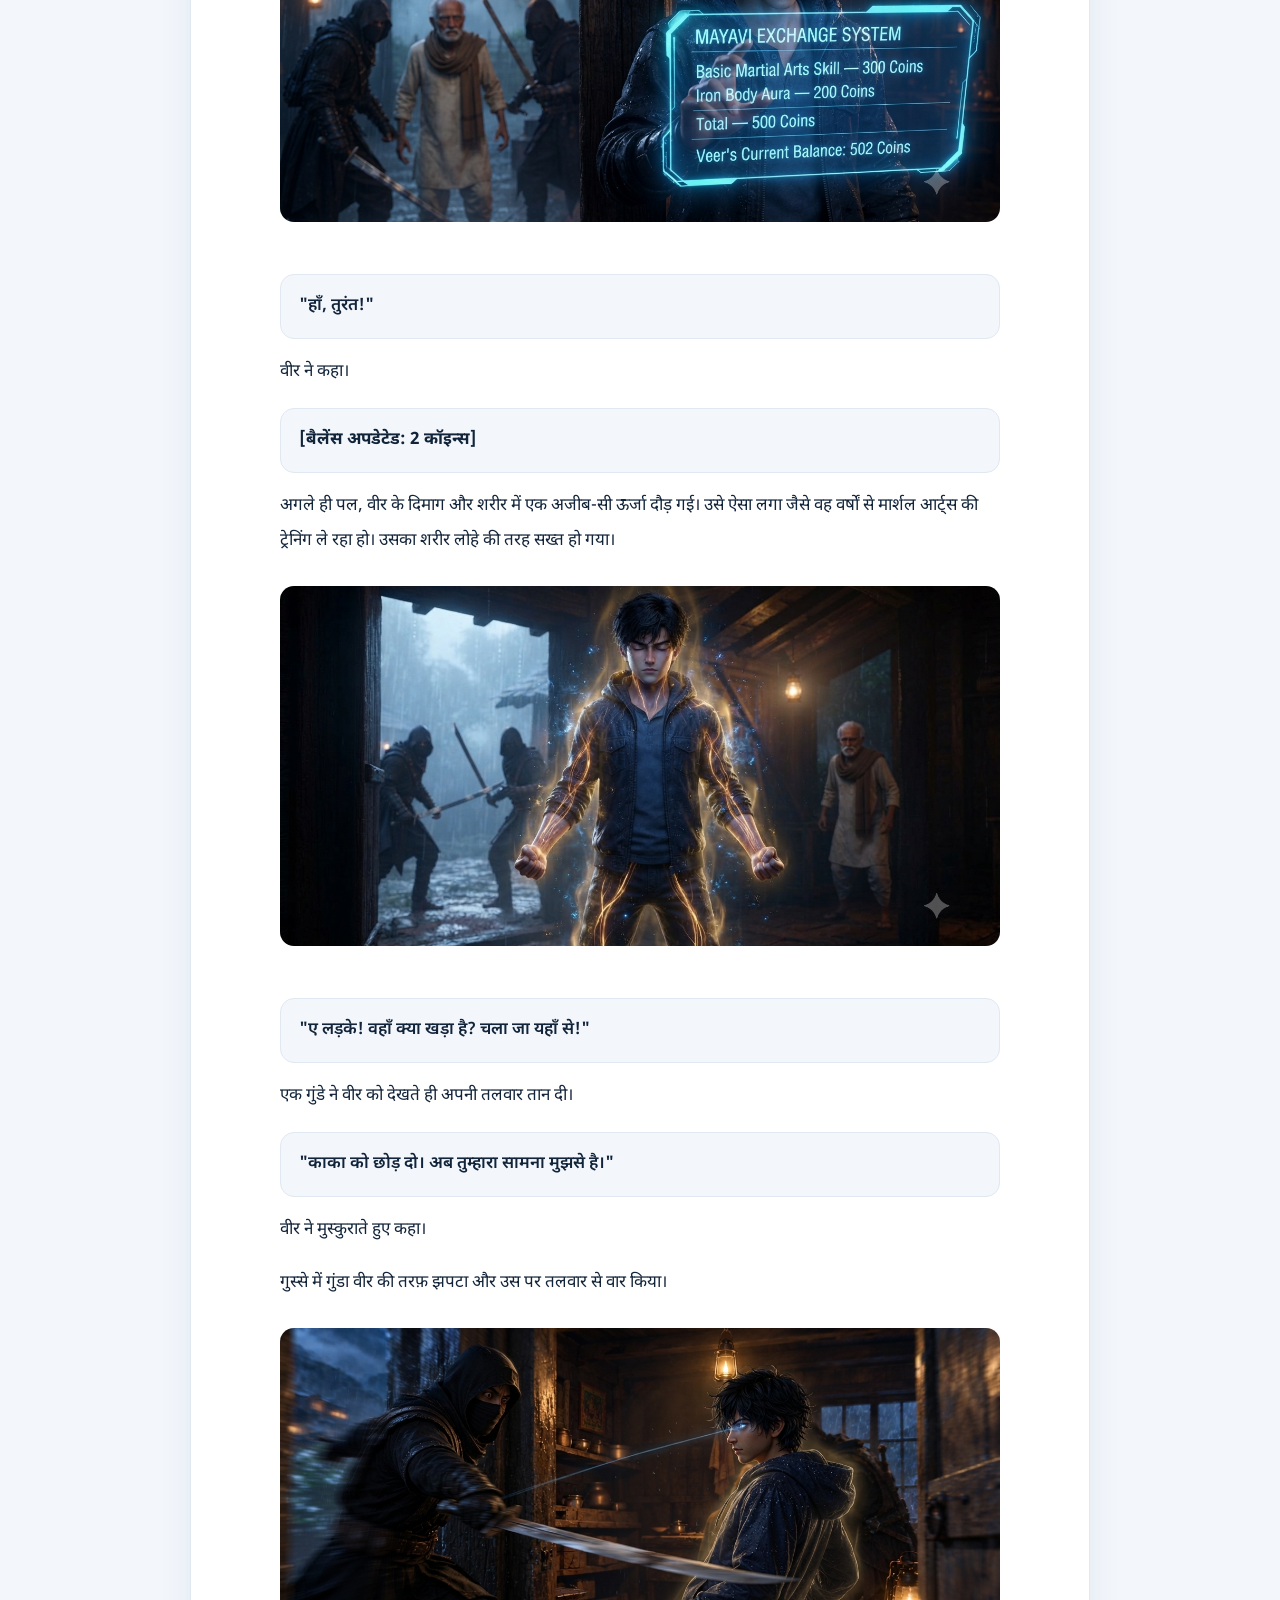
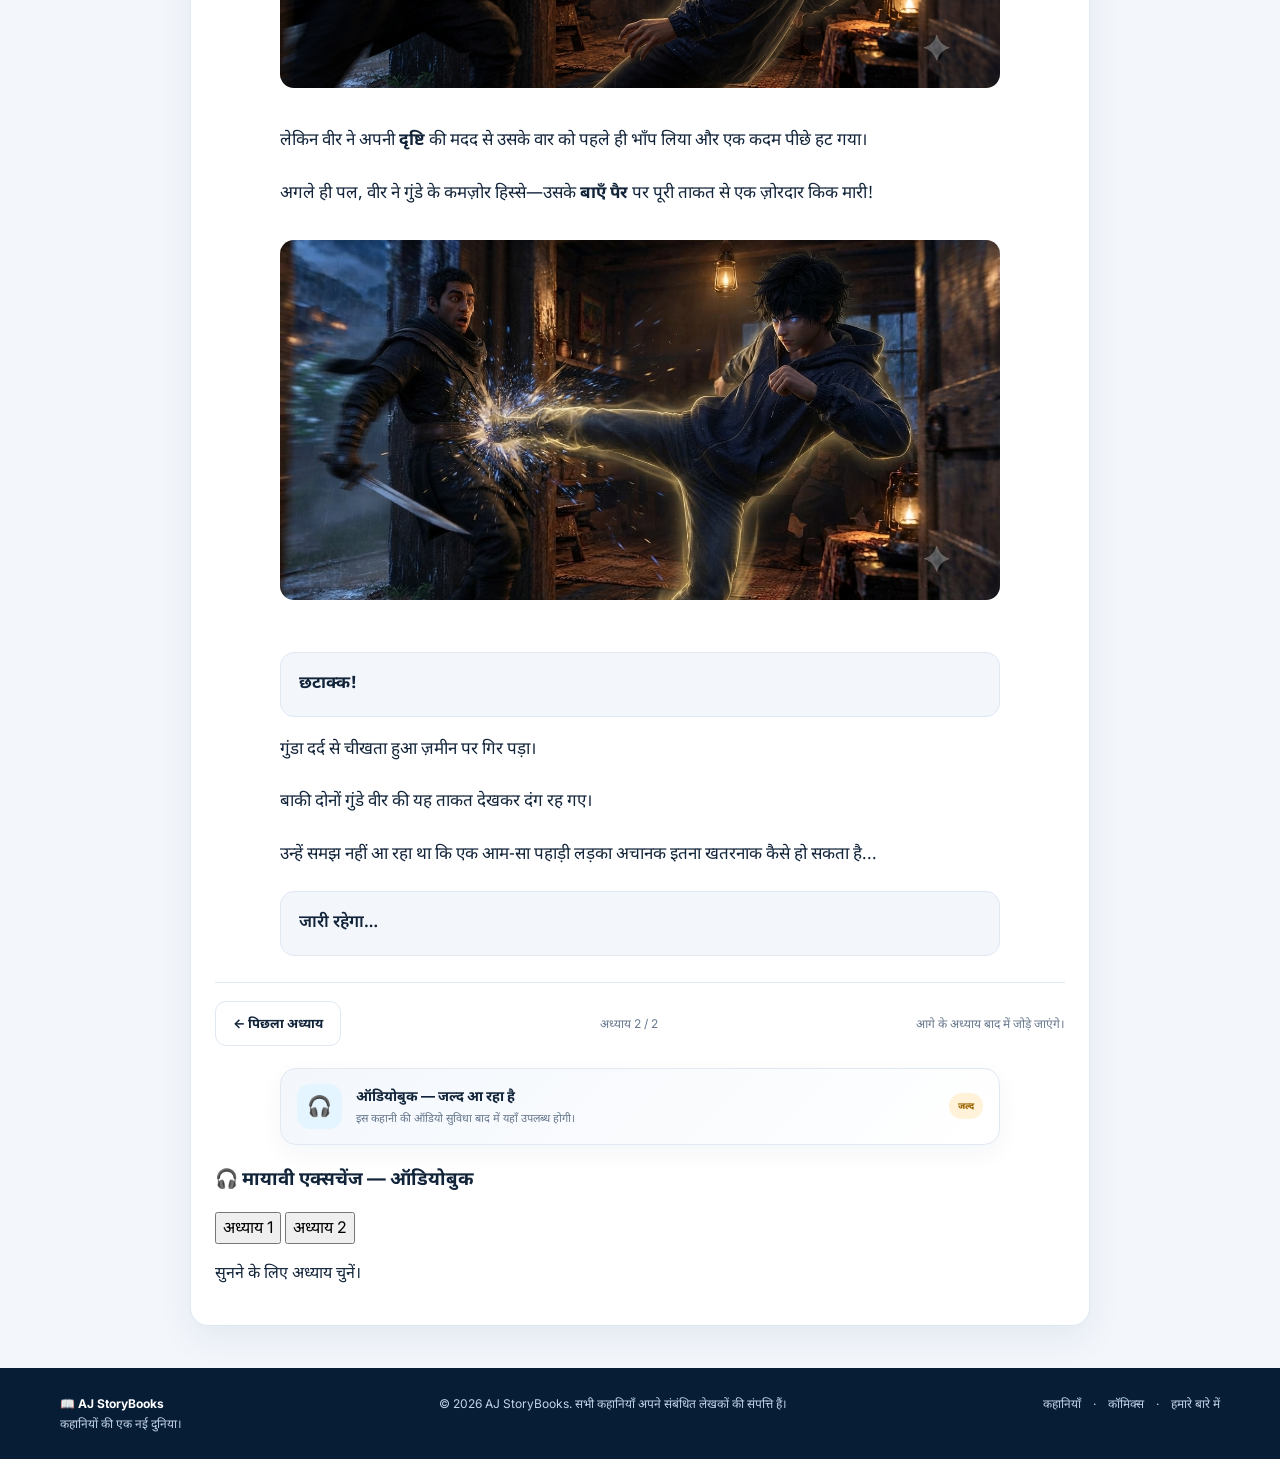
==== commit 215ae709: "Update mayavi-exchange.html" ====
--- a/stories/mayavi-exchange.html
+++ b/stories/mayavi-exchange.html
@@ -331,5 +331,57 @@
   </template>
 
   <script src="../js/app.js"></script>
+
+  
+<script>
+(function () {
+  document.addEventListener("click", function (event) {
+    const button = event.target.closest(
+      "#mayaviAudiobook [data-youtube-url]"
+    );
+    if (!button) return;
+
+    const url = button.dataset.youtubeUrl;
+    let videoId = "";
+
+    try {
+      const parsed = new URL(url);
+
+      if (parsed.hostname === "youtu.be") {
+        videoId = parsed.pathname.slice(1).split("/")[0];
+      } else if (
+        ["youtube.com", "www.youtube.com", "m.youtube.com",
+         "youtube-nocookie.com", "www.youtube-nocookie.com"]
+          .includes(parsed.hostname)
+      ) {
+        videoId = parsed.searchParams.get("v") ||
+          parsed.pathname.match(/\/(?:embed|shorts|live)\/([^/?]+)/)?.[1] || "";
+      }
+    } catch (error) {}
+
+    if (!/^[\w-]{11}$/.test(videoId)) {
+      document.getElementById("mayaviAudioStatus").textContent =
+        "YouTube link check karein. Sahi video link nahi mila.";
+      return;
+    }
+
+    document.getElementById("mayaviYoutubeFrame").src =
+      "https://www.youtube-nocookie.com/embed/" +
+      videoId + "?autoplay=1";
+
+    document.getElementById("mayaviAudioPlayer").hidden = false;
+
+    document.getElementById("mayaviAudioStatus").textContent =
+      "अध्याय " + button.dataset.audioChapter + " चल रहा है।";
+
+    document.getElementById("mayaviAudioPlayer").scrollIntoView({
+      behavior: "smooth",
+      block: "center"
+    });
+  });
+})();
+</script>
+
+  
 </body>
 </html>
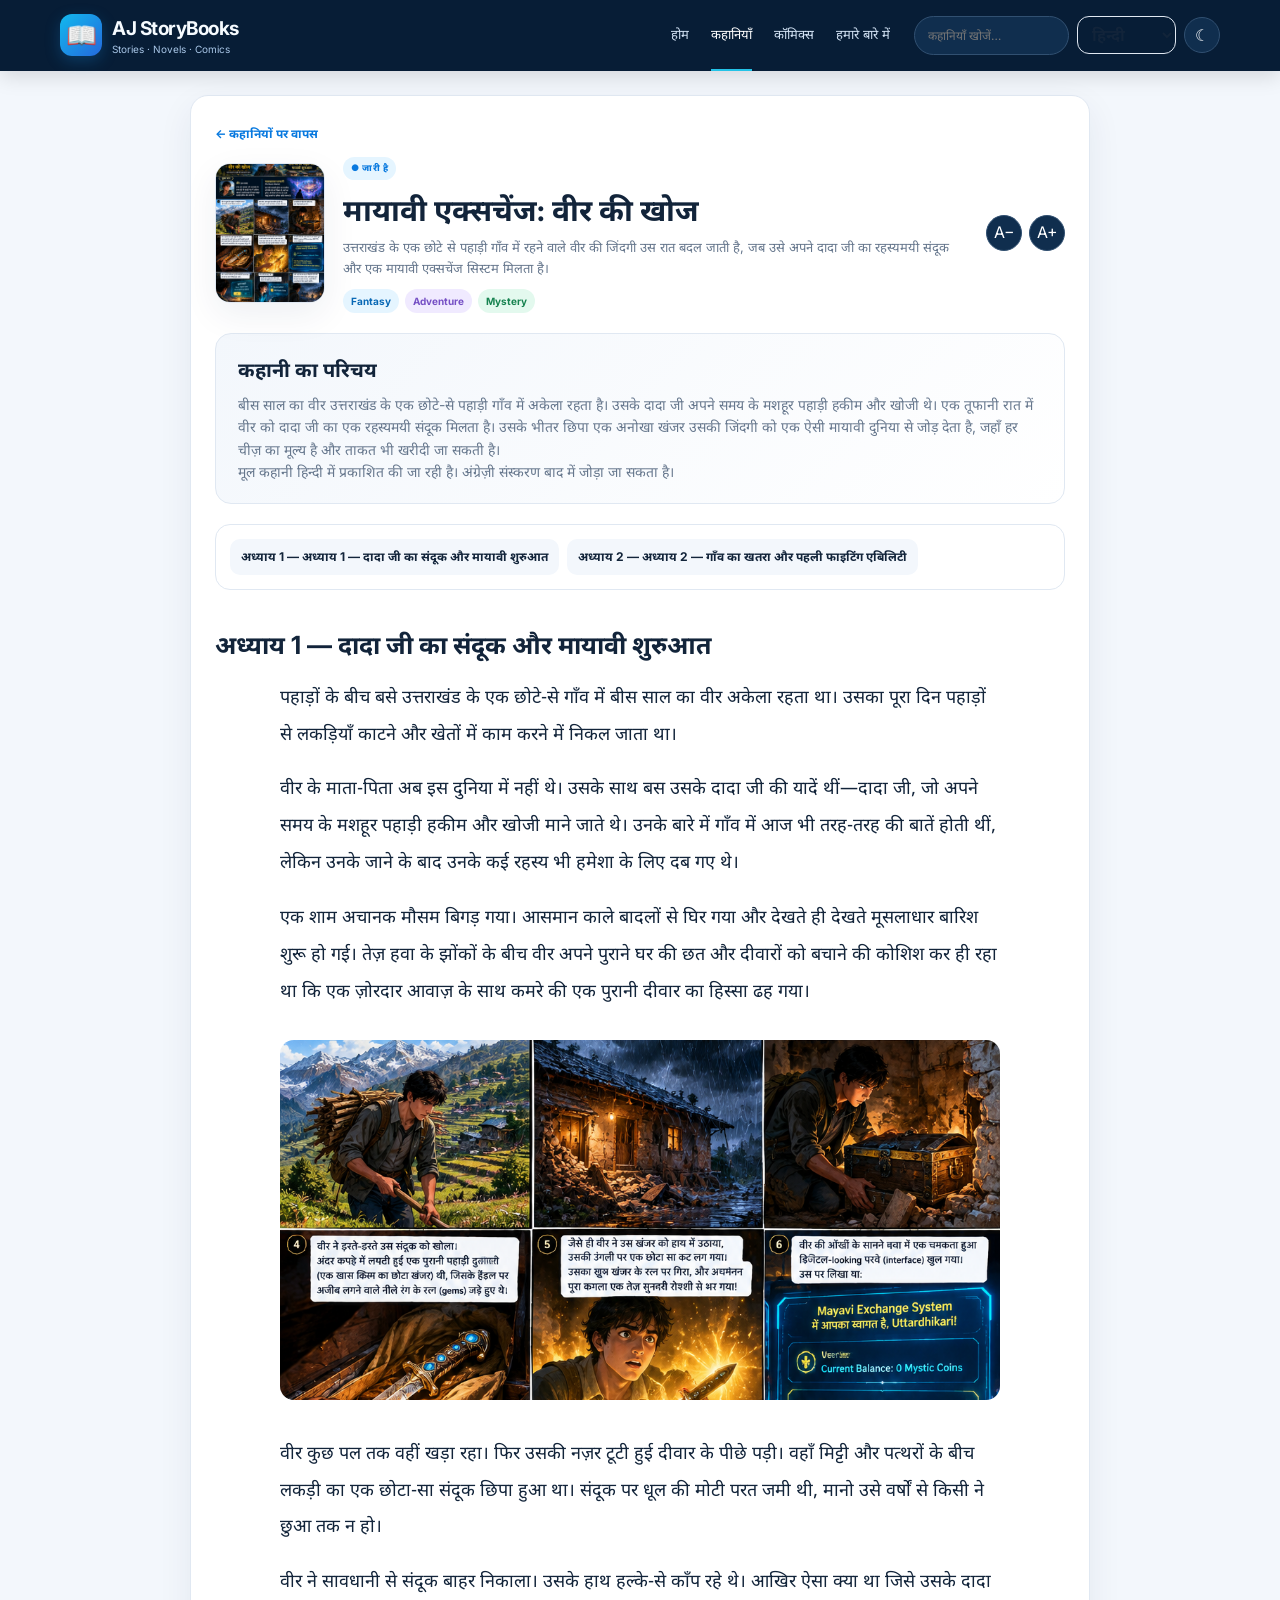
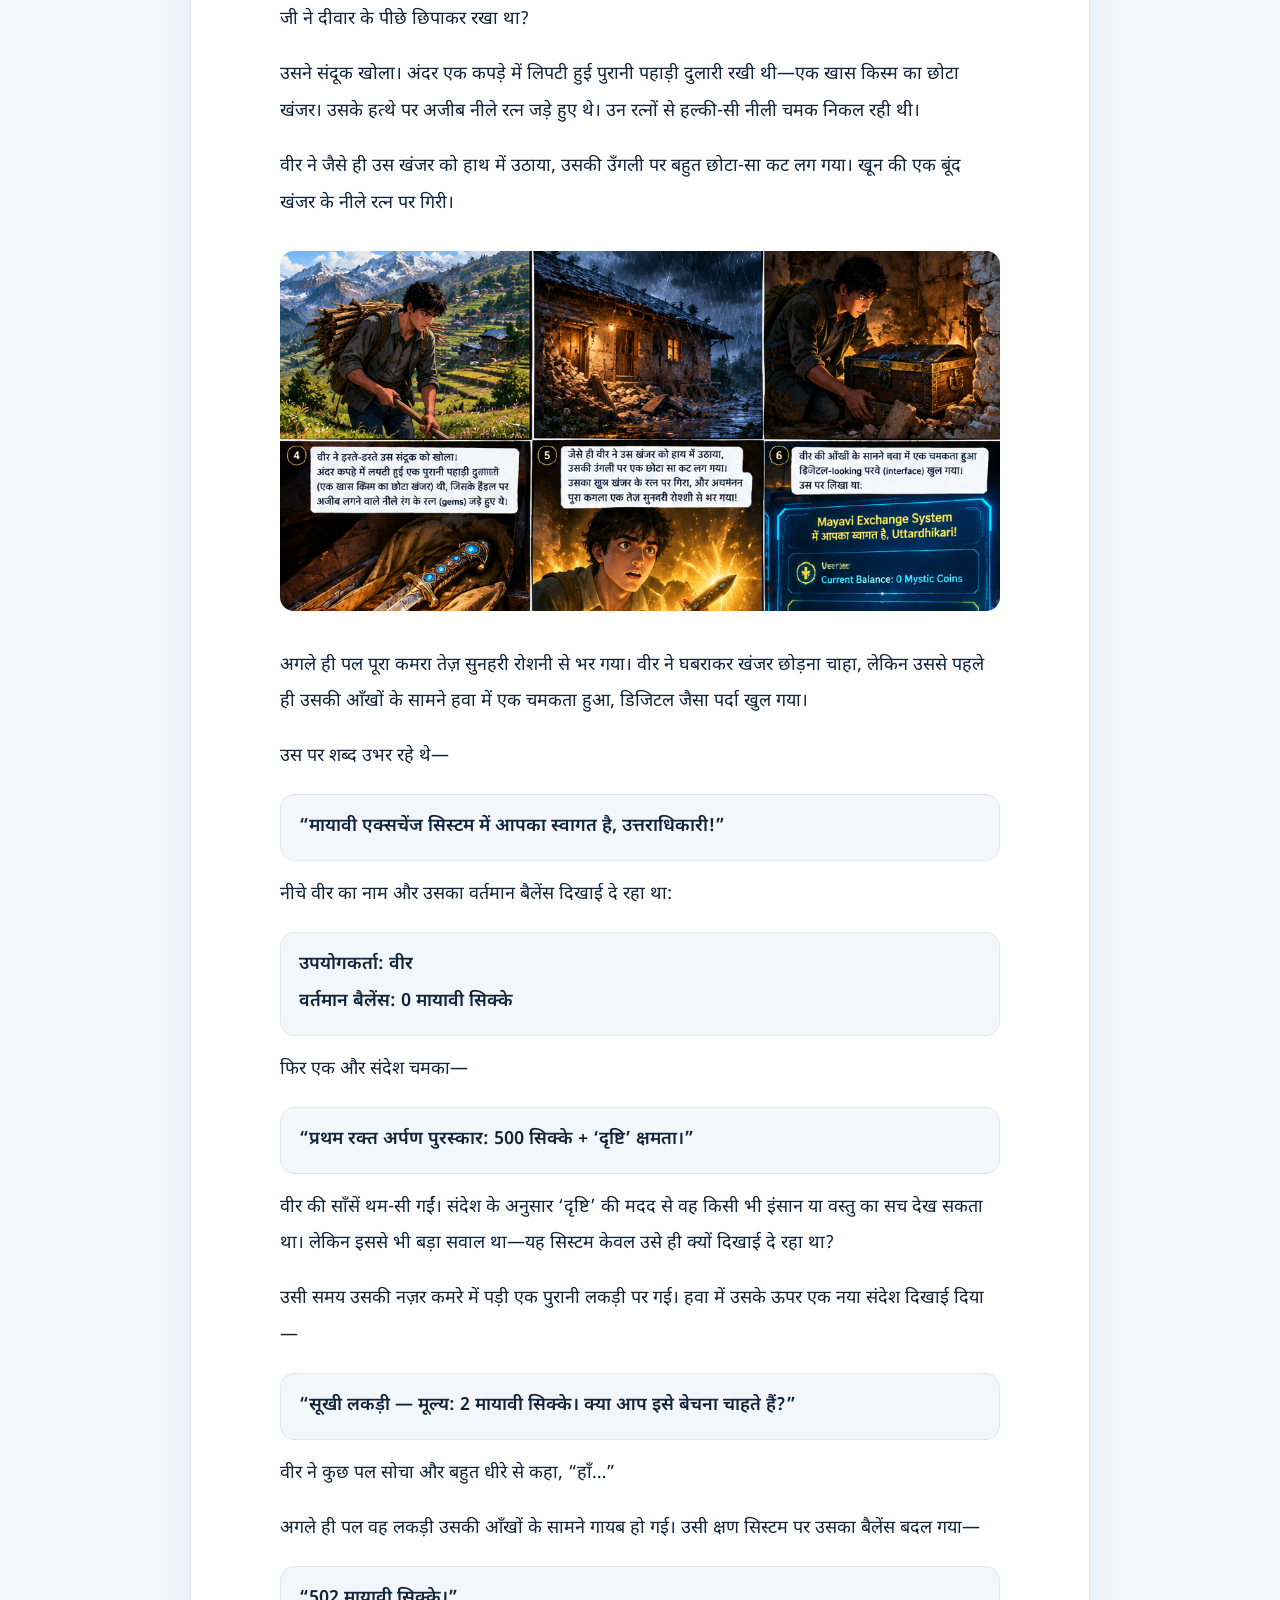
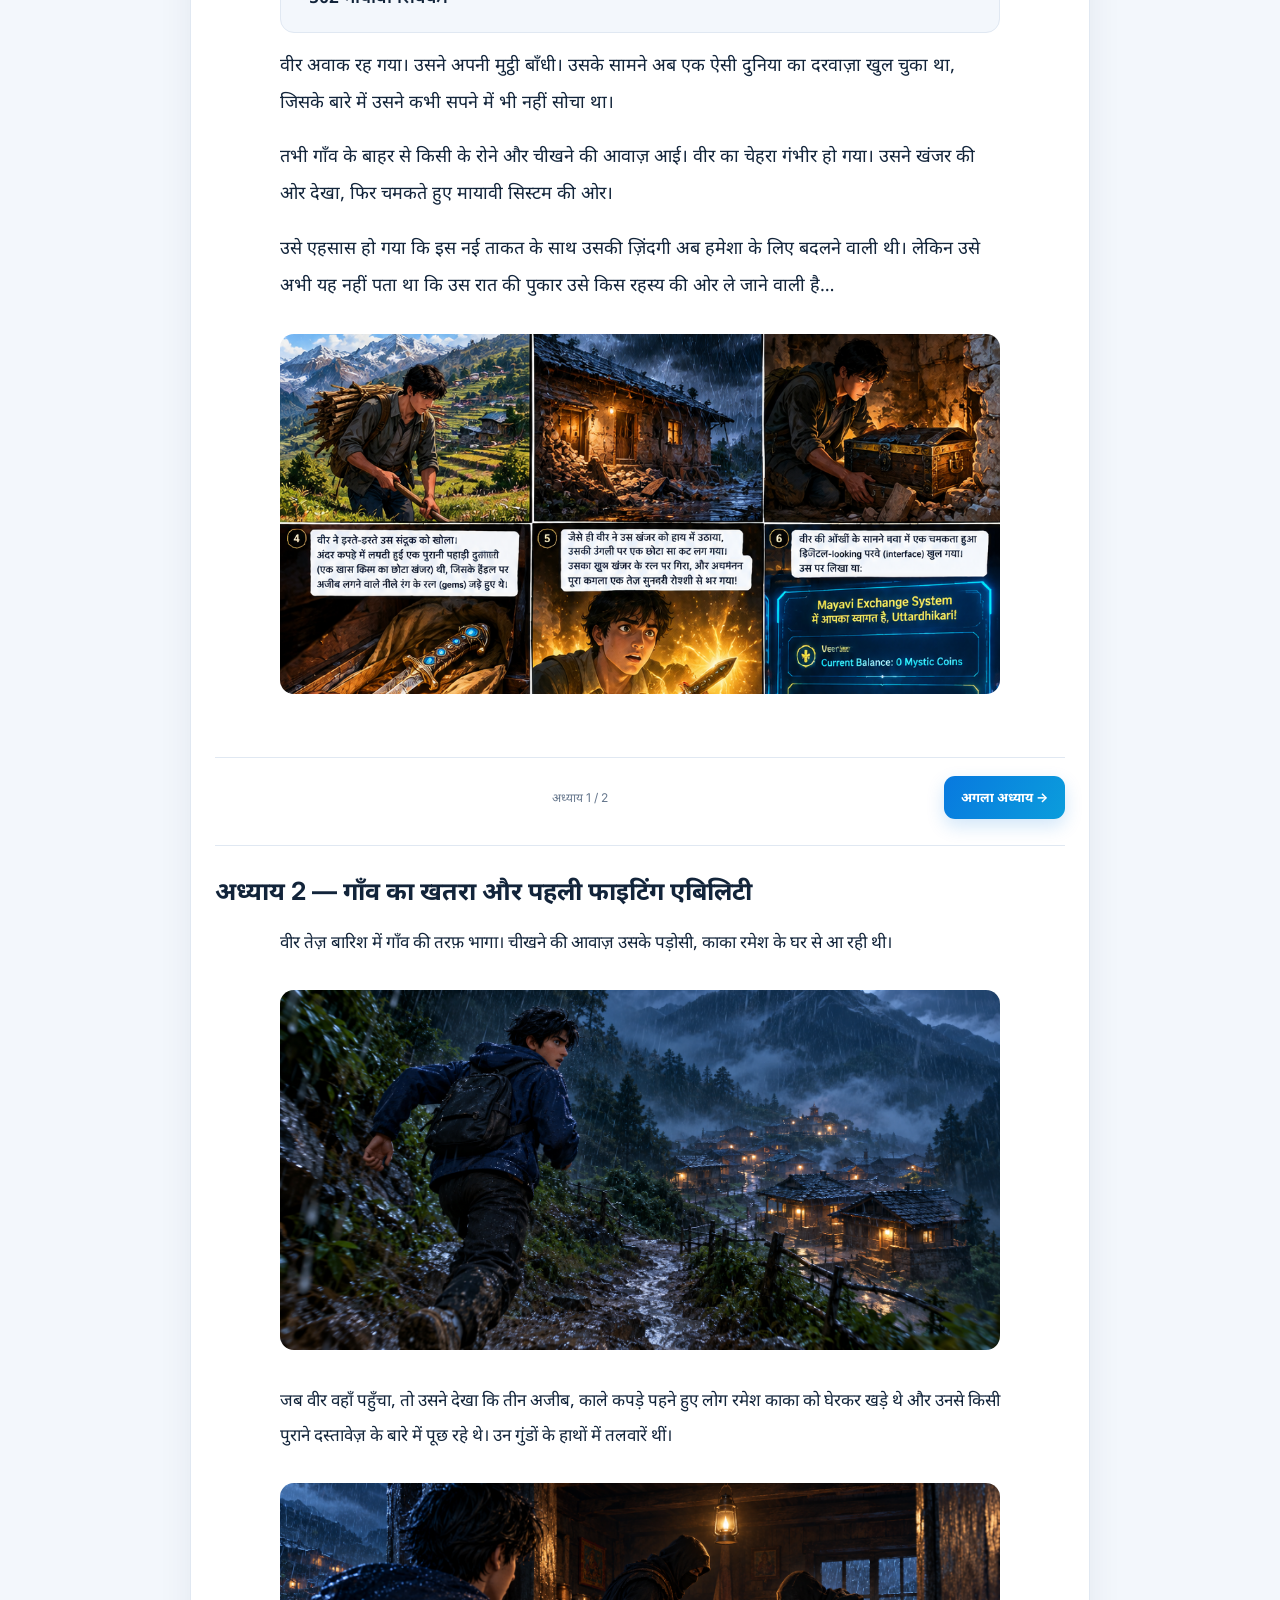
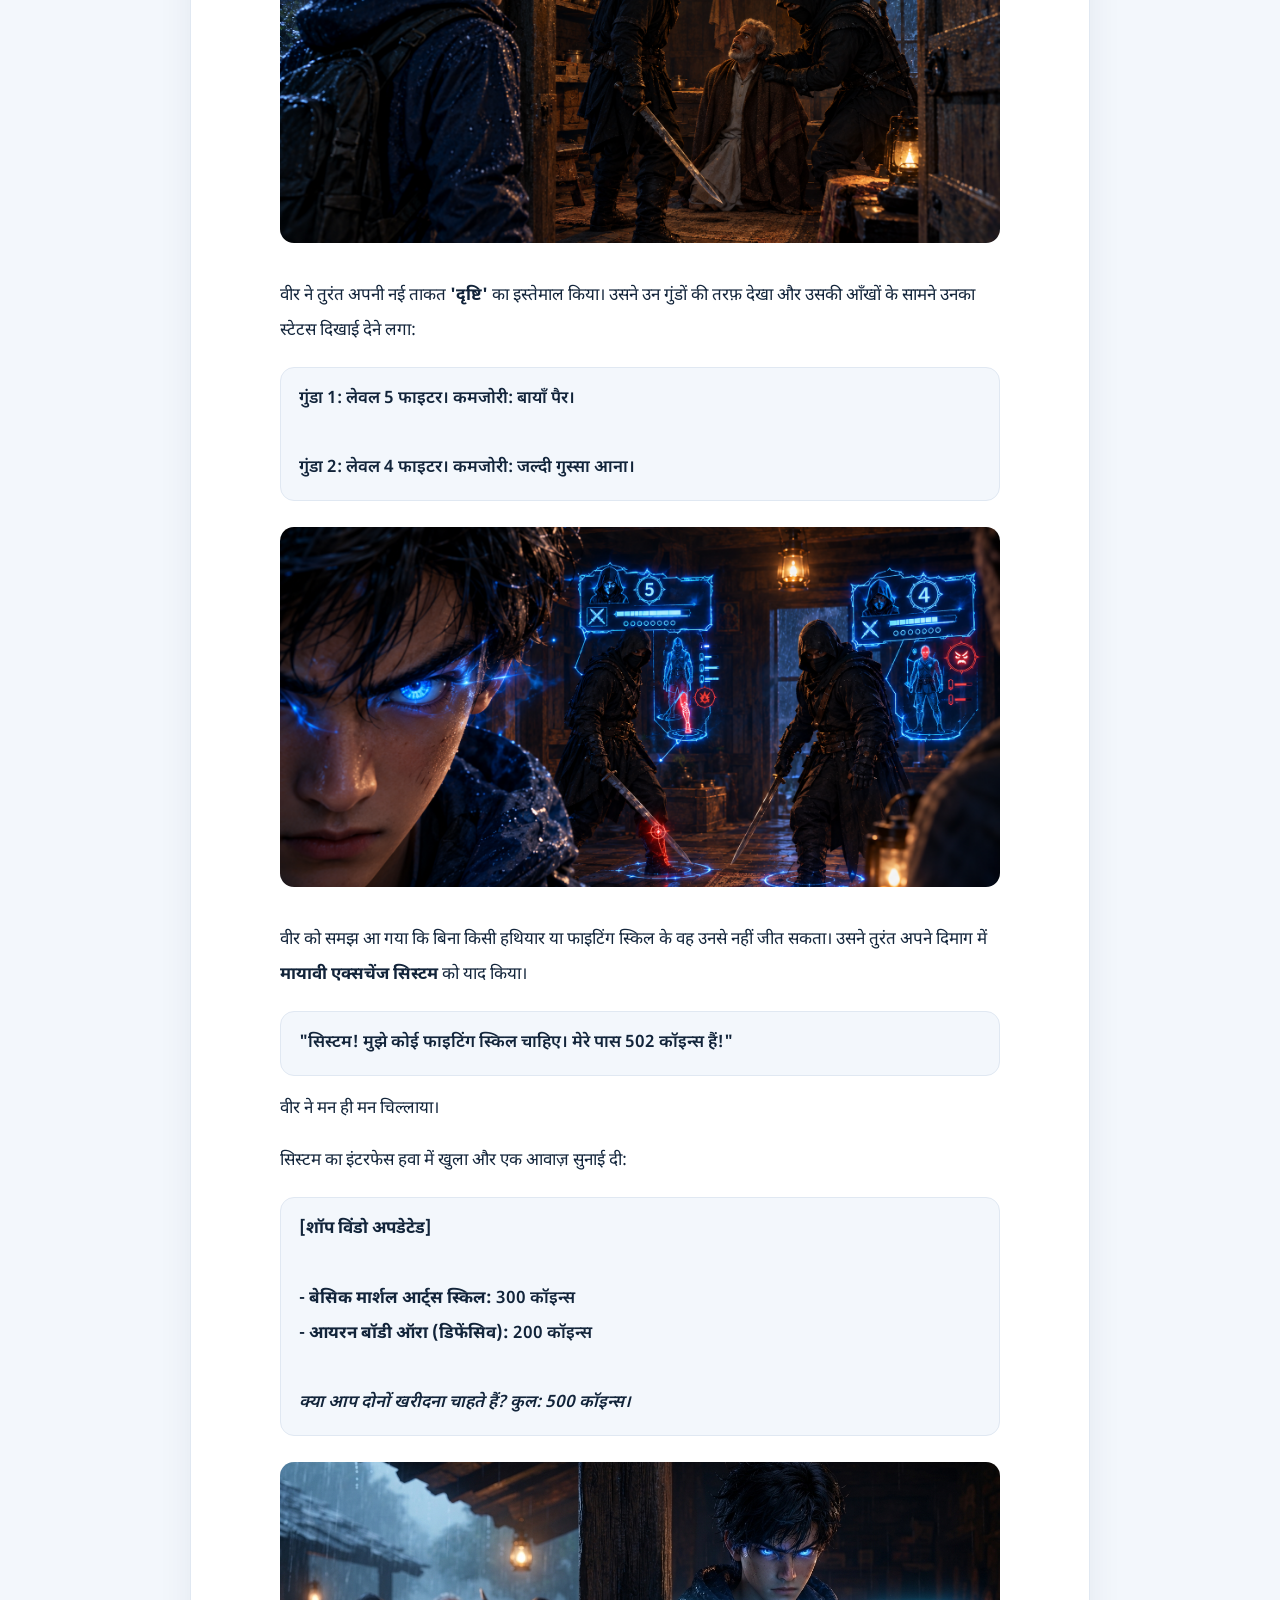
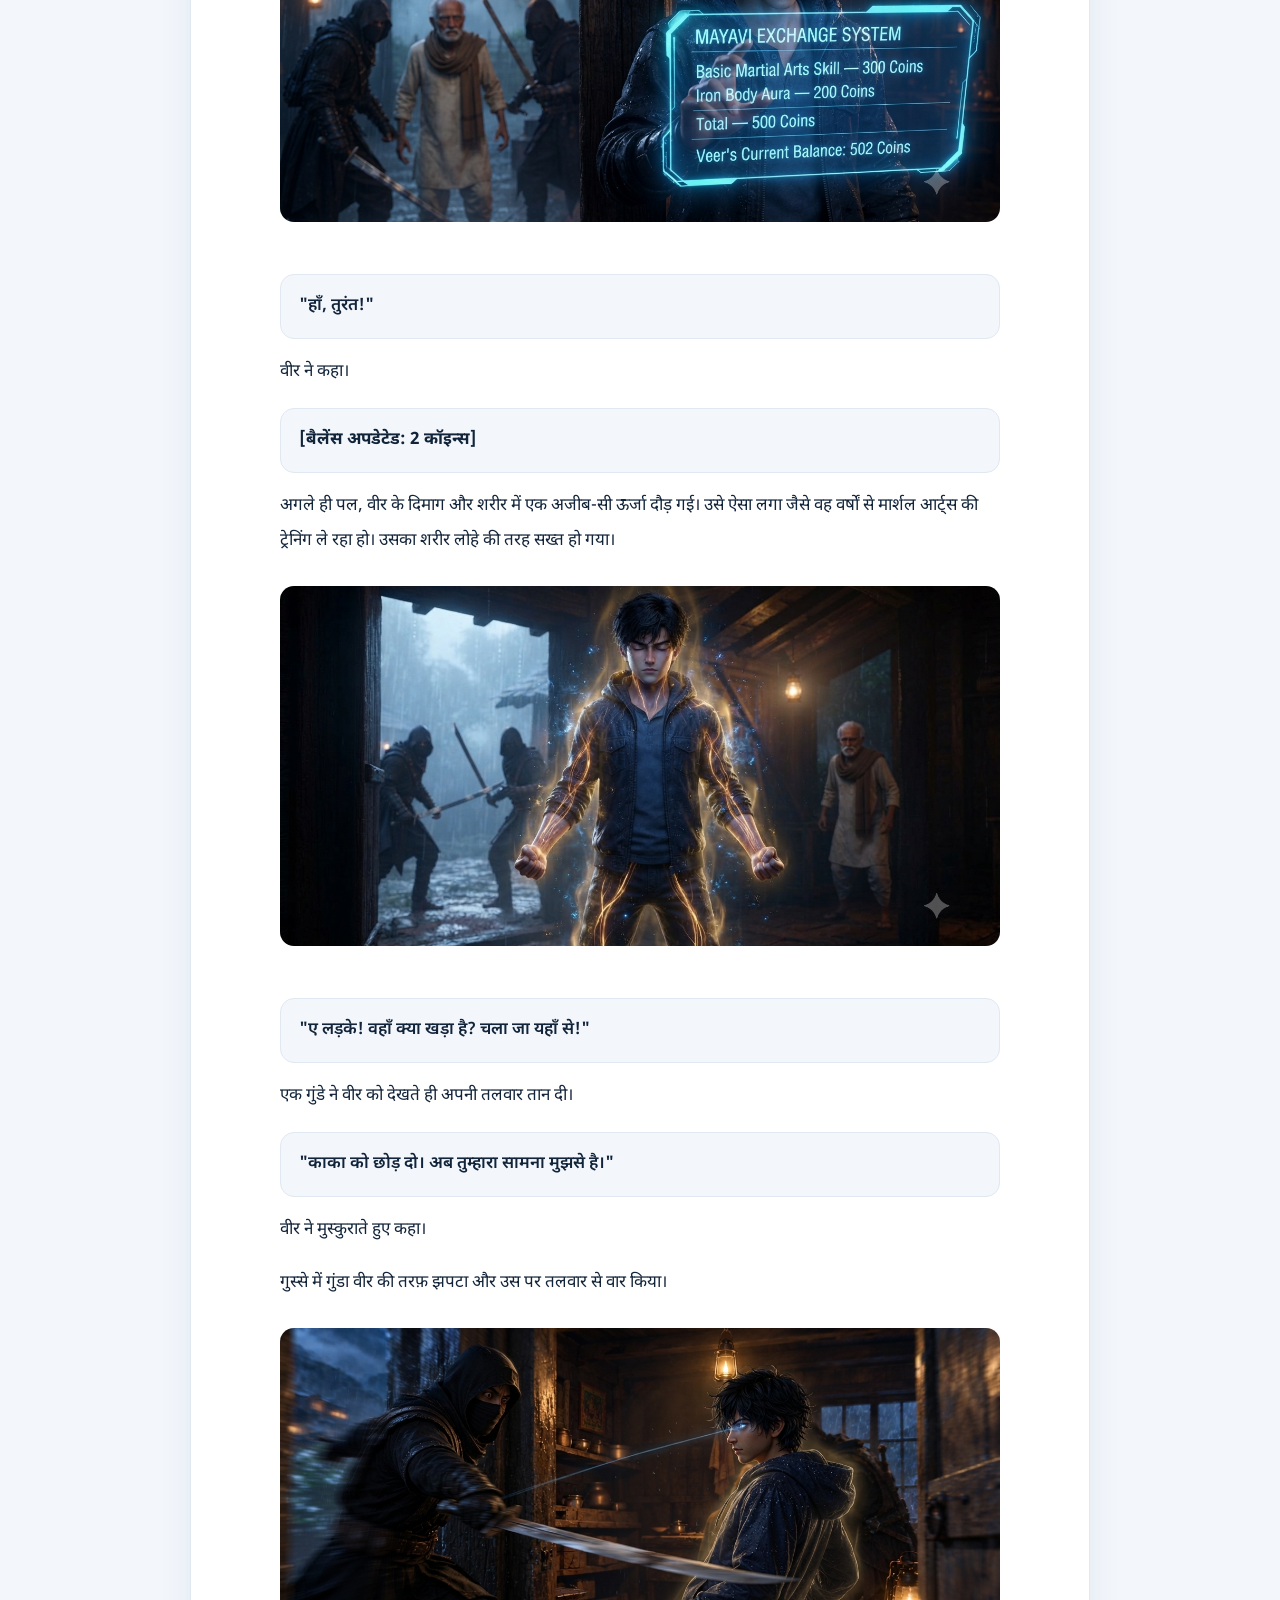
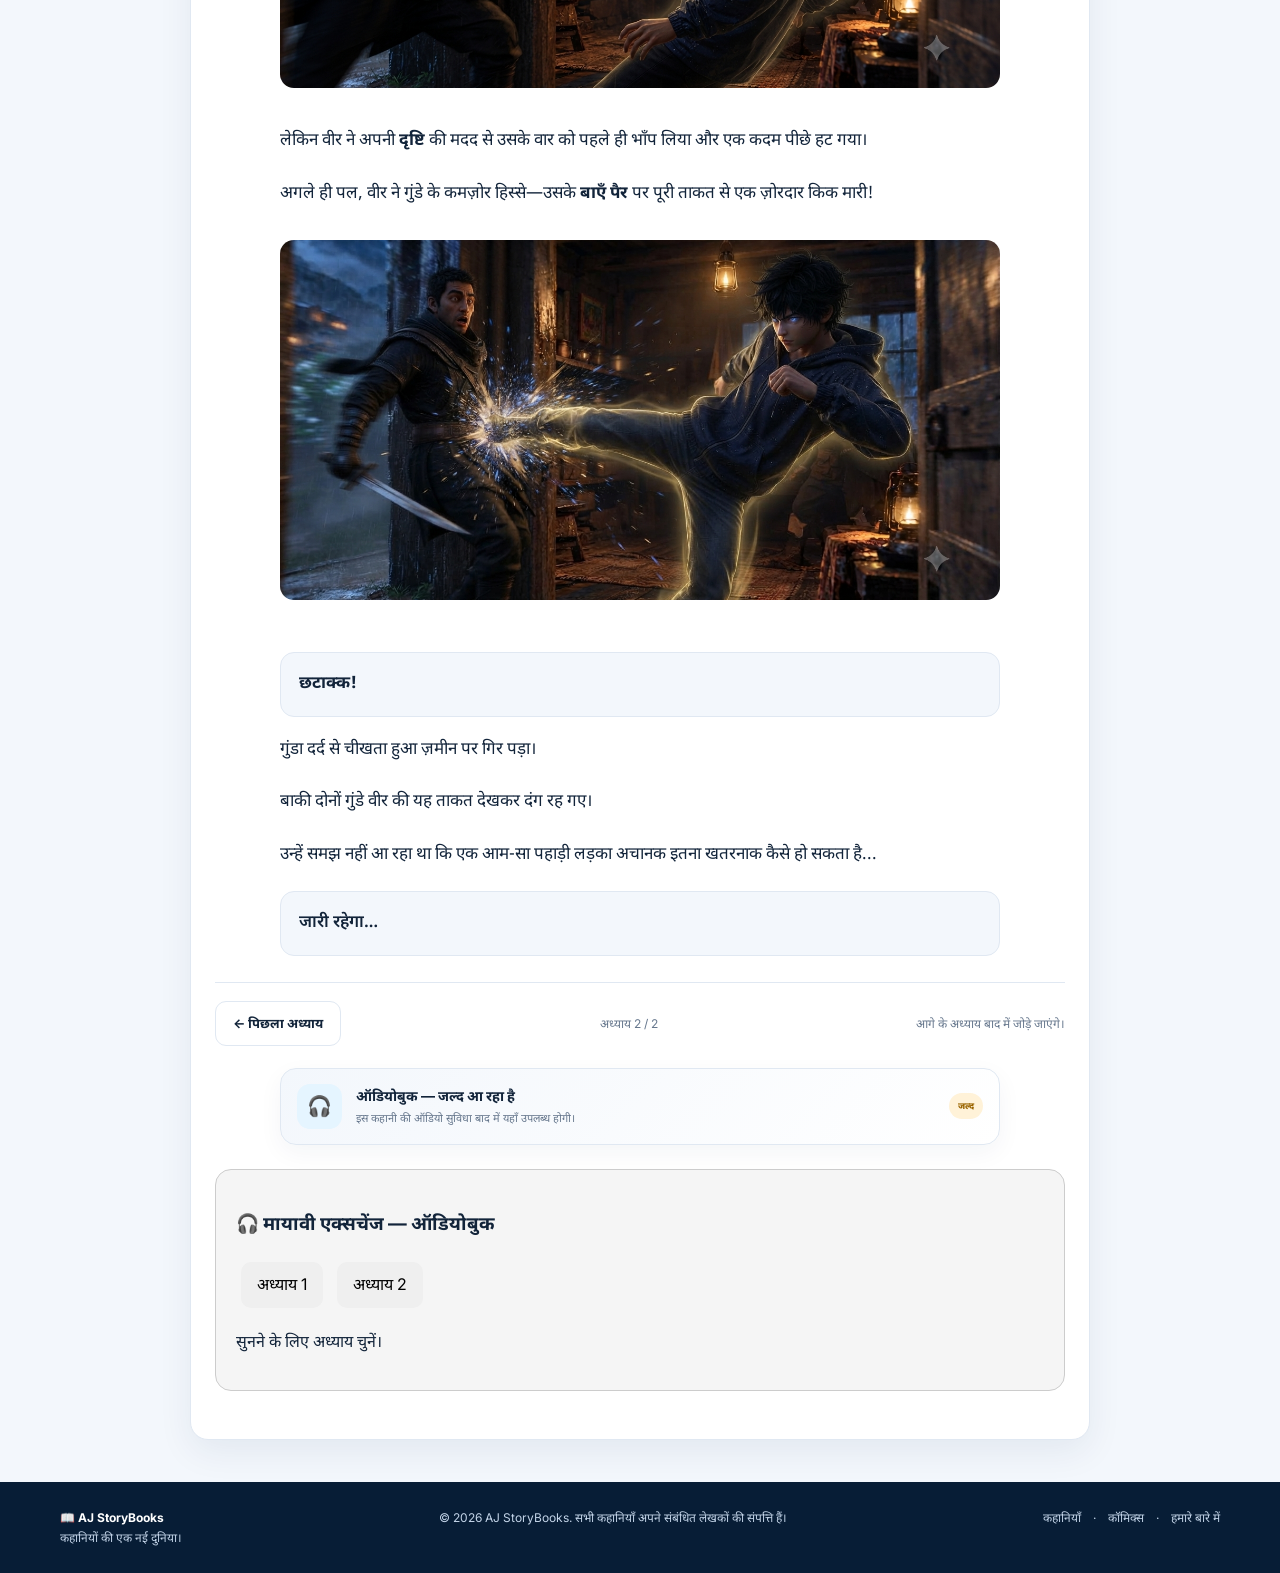
==== commit 02dce3f6: "Update mayavi-exchange.html" ====
--- a/stories/mayavi-exchange.html
+++ b/stories/mayavi-exchange.html
@@ -310,10 +310,10 @@
       <h3>🎧 मायावी एक्सचेंज — ऑडियोबुक</h3>
 
       <button type="button" data-audio-chapter="1"
-        data-youtube-url="CHAPTER_1_YOUTUBE_LINK">अध्याय 1</button>
+        data-youtube-url="https://youtu.be/QR2e9FWpAEs?si=jg4OKtyk-hxJwWNL">अध्याय 1</button>
 
       <button type="button" data-audio-chapter="2"
-        data-youtube-url="CHAPTER_2_YOUTUBE_LINK">अध्याय 2</button>
+        data-youtube-url="https://youtu.be/QR2e9FWpAEs?si=jg4OKtyk-hxJwWNL">अध्याय 2</button>
 
       <p id="mayaviAudioStatus">सुनने के लिए अध्याय चुनें।</p>
 
--- a/css/style.css
+++ b/css/style.css
@@ -61,3 +61,34 @@
 .story-lang-en[hidden],.story-lang-hi[hidden]{display:none!important}
 .story-copy-note{font-size:12px;color:var(--muted);margin-top:8px}
 @media(max-width:680px){.story-page-head{grid-template-columns:76px 1fr}.story-page-cover{width:76px;height:100px}.story-page-head h1{font-size:21px}.story-page-tools{grid-column:1/-1}.story-chapter h2{font-size:21px}.story-chapter-nav{flex-wrap:wrap}.story-chapter-nav .muted{order:3;width:100%;text-align:center}}
+
+
+.mayavi-audiobook {
+  margin: 24px 0;
+  padding: 20px;
+  border: 1px solid var(--border-color, #ccc);
+  border-radius: 16px;
+  background: var(--card-bg, #f5f5f5);
+}
+
+.mayavi-audiobook button {
+  margin: 5px;
+  padding: 10px 16px;
+  border: 0;
+  border-radius: 10px;
+  cursor: pointer;
+  font: inherit;
+}
+
+#mayaviAudioPlayer[hidden] {
+  display: none;
+}
+
+#mayaviYoutubeFrame {
+  display: block;
+  width: 100%;
+  aspect-ratio: 16 / 9;
+  height: auto;
+  border: 0;
+  border-radius: 12px;
+}
